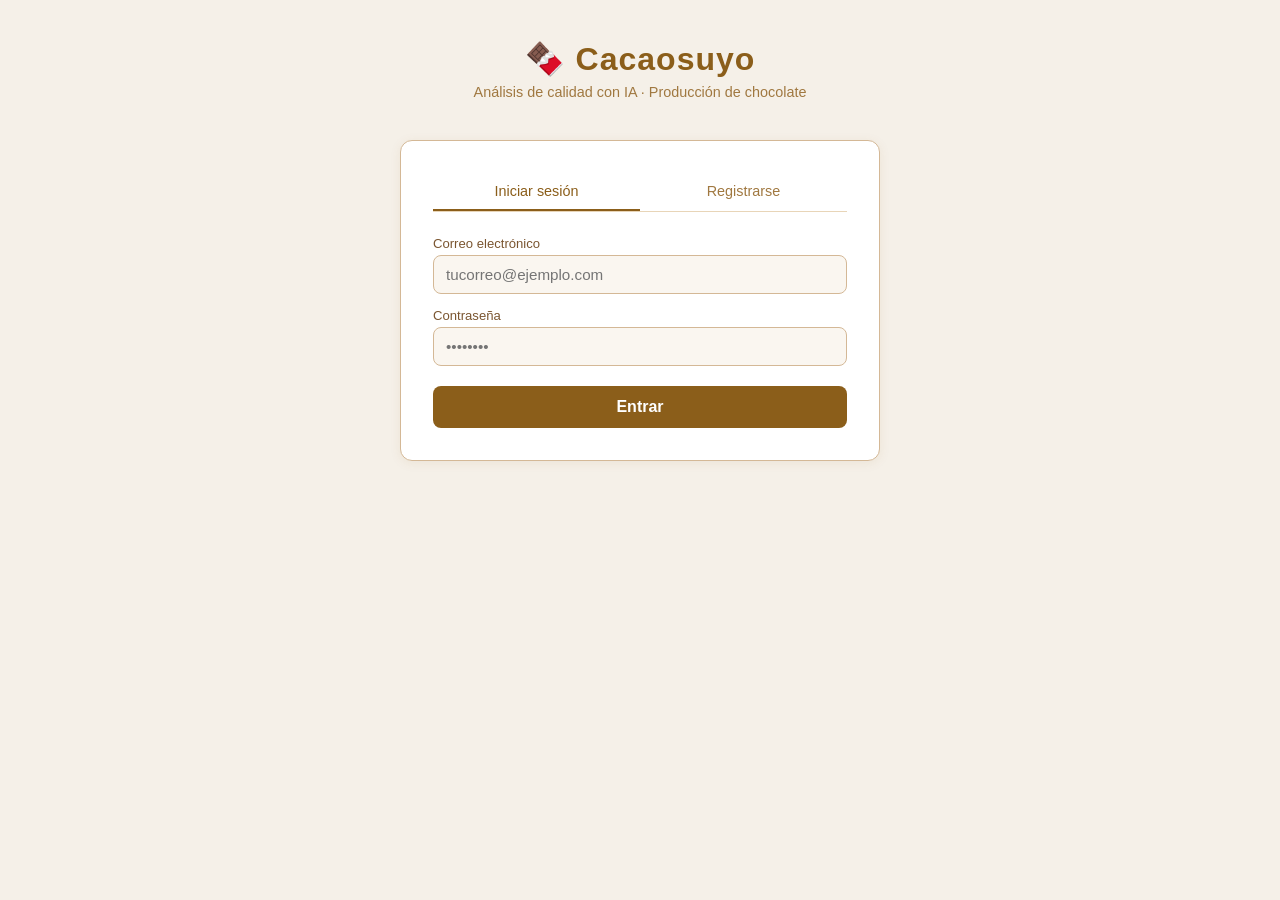
==== index.html @ e7c9b83a "Add files via upload" ====
<!DOCTYPE html>
<html lang="es">
<head>
  <meta charset="UTF-8" />
  <meta name="viewport" content="width=device-width, initial-scale=1.0"/>
  <title>Cacaosuyo – Análisis de Chocolate</title>
  <style>
    * { box-sizing: border-box; margin: 0; padding: 0; }

    body {
      font-family: 'Segoe UI', sans-serif;
      background: #f5f0e8;
      color: #2c1a05;
      min-height: 100vh;
      display: flex;
      flex-direction: column;
      align-items: center;
      padding: 40px 20px;
    }

    h1 {
      font-size: 2rem;
      color: #8b5e1a;
      margin-bottom: 6px;
      letter-spacing: 1px;
    }

    .subtitle {
      color: #a07840;
      font-size: 0.9rem;
      margin-bottom: 40px;
    }

    .card {
      background: #ffffff;
      border: 1px solid #d4b896;
      border-radius: 12px;
      padding: 32px;
      width: 100%;
      max-width: 480px;
      margin-bottom: 24px;
      box-shadow: 0 2px 12px rgba(139,94,26,0.08);
    }

    .card h2 {
      font-size: 1.1rem;
      color: #8b5e1a;
      margin-bottom: 20px;
      border-bottom: 1px solid #e8d5b8;
      padding-bottom: 10px;
    }

    .tabs {
      display: flex;
      gap: 0;
      margin-bottom: 24px;
      border-bottom: 1px solid #e8d5b8;
    }

    .tab {
      flex: 1;
      padding: 10px;
      text-align: center;
      cursor: pointer;
      color: #a07840;
      font-size: 0.9rem;
      border-bottom: 2px solid transparent;
      transition: all 0.2s;
    }

    .tab.active {
      color: #8b5e1a;
      border-bottom: 2px solid #8b5e1a;
    }

    label {
      display: block;
      font-size: 0.82rem;
      color: #7a5530;
      margin-bottom: 4px;
      margin-top: 14px;
    }

    input[type="text"],
    input[type="email"],
    input[type="password"],
    select {
      width: 100%;
      padding: 10px 12px;
      background: #faf6f0;
      border: 1px solid #d4b896;
      border-radius: 8px;
      color: #2c1a05;
      font-size: 0.95rem;
      outline: none;
      transition: border-color 0.2s;
    }

    input:focus, select:focus {
      border-color: #8b5e1a;
    }

    button {
      margin-top: 20px;
      width: 100%;
      padding: 12px;
      background: #8b5e1a;
      color: #ffffff;
      border: none;
      border-radius: 8px;
      font-size: 1rem;
      font-weight: 700;
      cursor: pointer;
      transition: background 0.2s;
    }

    button:hover { background: #a07020; }
    button:disabled { background: #c8b090; color: #ffffff; cursor: not-allowed; }

    .msg {
      margin-top: 14px;
      padding: 10px 14px;
      border-radius: 8px;
      font-size: 0.88rem;
    }

    .msg.error { background: #fde8e8; color: #c0392b; border: 1px solid #f5b8b8; }
    .msg.success { background: #e8f5e8; color: #27ae60; border: 1px solid #b8e0b8; }
    .msg.info { background: #e8f0fd; color: #2471a3; border: 1px solid #b8d0f5; }

    .upload-area {
      border: 2px dashed #d4b896;
      border-radius: 10px;
      padding: 30px;
      text-align: center;
      cursor: pointer;
      transition: border-color 0.2s, background 0.2s;
      margin-top: 14px;
      position: relative;
      background: #faf6f0;
    }

    .upload-area:hover, .upload-area.dragover {
      border-color: #8b5e1a;
      background: #f5ede0;
    }

    .upload-area input[type="file"] {
      position: absolute;
      inset: 0;
      opacity: 0;
      cursor: pointer;
      width: 100%;
      height: 100%;
    }

    .upload-icon { font-size: 2.5rem; margin-bottom: 8px; }
    .upload-text { color: #a07840; font-size: 0.9rem; }
    .upload-filename { color: #8b5e1a; font-size: 0.9rem; margin-top: 8px; font-weight: 600; }

    #preview-img {
      max-width: 100%;
      max-height: 200px;
      border-radius: 8px;
      margin-top: 14px;
      display: none;
    }

    .json-box {
      background: #f5f0e8;
      border: 1px solid #d4b896;
      border-radius: 8px;
      padding: 16px;
      margin-top: 16px;
      font-family: 'Courier New', monospace;
      font-size: 0.82rem;
      white-space: pre-wrap;
      word-break: break-word;
      max-height: 350px;
      overflow-y: auto;
      color: #2c5f2e;
      display: none;
    }

    .btn-secondary {
      background: #f5ede0;
      color: #8b5e1a;
      border: 1px solid #d4b896;
      margin-top: 10px;
    }
    .btn-secondary:hover { background: #ede0cc; }

    .btn-download {
      background: #e8f5e8;
      color: #27ae60;
      border: 1px solid #b8e0b8;
      margin-top: 10px;
      display: none;
    }
    .btn-download:hover { background: #d0ecd0; }

    .btn-danger {
      background: #fde8e8;
      color: #c0392b;
      border: 1px solid #f5b8b8;
      margin-top: 10px;
    }
    .btn-danger:hover { background: #fad0d0; }

    .divider {
      border: none;
      border-top: 1px solid #e8d5b8;
      margin: 20px 0 0 0;
    }

    .hidden { display: none !important; }

    .tag-logged {
      font-size: 0.8rem;
      color: #27ae60;
      background: #e8f5e8;
      border: 1px solid #b8e0b8;
      border-radius: 20px;
      padding: 3px 12px;
      display: inline-block;
      margin-bottom: 16px;
    }

    .spinner {
      display: inline-block;
      width: 16px; height: 16px;
      border: 2px solid #ffffff;
      border-top-color: transparent;
      border-radius: 50%;
      animation: spin 0.7s linear infinite;
      margin-right: 8px;
      vertical-align: middle;
    }
    @keyframes spin { to { transform: rotate(360deg); } }

    .result-actions {
      display: none;
      flex-direction: column;
      gap: 0;
    }
  </style>
</head>
<body>

  <h1>🍫 Cacaosuyo</h1>
  <p class="subtitle">Análisis de calidad con IA · Producción de chocolate</p>

  <!-- LOGIN / REGISTRO -->
  <div class="card" id="card-auth">
    <div class="tabs">
      <div class="tab active" id="tab-login" onclick="switchTab('login')">Iniciar sesión</div>
      <div class="tab" id="tab-registro" onclick="switchTab('registro')">Registrarse</div>
    </div>

    <!-- LOGIN -->
    <div id="form-login">
      <label>Correo electrónico</label>
      <input type="email" id="login-email" placeholder="tucorreo@ejemplo.com" />
      <label>Contraseña</label>
      <input type="password" id="login-pass" placeholder="••••••••" />
      <button onclick="login()">Entrar</button>
      <div id="login-msg"></div>
    </div>

    <!-- REGISTRO -->
    <div id="form-registro" class="hidden">
      <label>Nombre</label>
      <input type="text" id="reg-nombre" placeholder="Tu nombre" />
      <label>Correo electrónico</label>
      <input type="email" id="reg-email" placeholder="tucorreo@ejemplo.com" />
      <label>Contraseña</label>
      <input type="password" id="reg-pass" placeholder="Mínimo 8 caracteres con números" />
      <button onclick="registrar()">Crear cuenta</button>
      <div id="reg-msg"></div>
    </div>
  </div>

  <!-- UPLOAD -->
  <div class="card hidden" id="card-upload">
    <h2>Analizar muestra</h2>
    <div class="tag-logged" id="user-tag">👤 Usuario</div>

    <label>Etapa de producción</label>
    <select id="etapa-select">
      <option value="tostado">🔥 Tostado</option>
      <option value="refinado">⚙️ Refinado</option>
      <option value="moldeado">🍫 Moldeado</option>
    </select>

    <label>Foto de la muestra</label>
    <div class="upload-area" id="upload-area">
      <input type="file" id="file-input" accept="image/*" onchange="onFileSelected(event)" />
      <div class="upload-icon">📷</div>
      <div class="upload-text">Haz clic o arrastra una foto aquí</div>
      <div class="upload-filename" id="filename-label"></div>
    </div>

    <img id="preview-img" alt="Vista previa" />

    <button id="btn-analizar" onclick="analizar()" disabled>Analizar con IA</button>
    <div id="upload-msg"></div>

    <div class="json-box" id="json-result"></div>

    <div class="result-actions" id="result-actions">
      <button class="btn-download" id="btn-download" onclick="descargarJSON()" style="display:block; margin-top:10px;">⬇ Descargar JSON</button>
      <button class="btn-secondary" onclick="nuevaFoto()">📷 Analizar otra foto</button>
      <hr class="divider" />
      <button class="btn-danger" onclick="logout()">Cerrar sesión</button>
    </div>

    <!-- botón cerrar sesión visible siempre (antes de analizar) -->
    <button class="btn-danger" id="btn-logout-simple" onclick="logout()" style="margin-top:30px;">Cerrar sesión</button>
  </div>

<script>
  const API = "https://web-production-0b0f9.up.railway.app";
  let token = null;
  let nombreUsuario = "";
  let ultimoJSON = null;
  let ultimaEtapa = "";

  function showMsg(id, texto, tipo) {
    const el = document.getElementById(id);
    el.className = "msg " + tipo;
    el.innerHTML = texto;
    el.style.display = texto ? "block" : "none";
  }

  function switchTab(tab) {
    document.getElementById("tab-login").classList.toggle("active", tab === "login");
    document.getElementById("tab-registro").classList.toggle("active", tab === "registro");
    document.getElementById("form-login").classList.toggle("hidden", tab !== "login");
    document.getElementById("form-registro").classList.toggle("hidden", tab !== "registro");
    showMsg("login-msg", "", "");
    showMsg("reg-msg", "", "");
  }

  async function login() {
    const email = document.getElementById("login-email").value.trim();
    const pass = document.getElementById("login-pass").value;
    if (!email || !pass) { showMsg("login-msg", "Completa todos los campos.", "error"); return; }
    showMsg("login-msg", '<span class="spinner"></span>Ingresando...', "info");
    try {
      const resp = await fetch(`${API}/auth/login`, {
        method: "POST",
        headers: { "Content-Type": "application/json" },
        body: JSON.stringify({ email, contraseña: pass })
      });
      const data = await resp.json();
      if (!resp.ok) { showMsg("login-msg", data.detail || "Error al iniciar sesión.", "error"); return; }
      entrarApp(data.token, data.nombre);
    } catch (e) {
      showMsg("login-msg", "No se pudo conectar con el servidor.", "error");
    }
  }

  async function registrar() {
    const nombre = document.getElementById("reg-nombre").value.trim();
    const email = document.getElementById("reg-email").value.trim();
    const pass = document.getElementById("reg-pass").value;
    if (!nombre || !email || !pass) { showMsg("reg-msg", "Completa todos los campos.", "error"); return; }
    showMsg("reg-msg", '<span class="spinner"></span>Creando cuenta...', "info");
    try {
      const resp = await fetch(`${API}/auth/register`, {
        method: "POST",
        headers: { "Content-Type": "application/json" },
        body: JSON.stringify({ nombre, email, contraseña: pass })
      });
      const data = await resp.json();
      if (!resp.ok) { showMsg("reg-msg", data.detail || "Error al registrarse.", "error"); return; }
      showMsg("reg-msg", "✅ Cuenta creada. Iniciando sesión...", "success");
      setTimeout(() => {
        document.getElementById("login-email").value = email;
        document.getElementById("login-pass").value = pass;
        switchTab("login");
        login();
      }, 1000);
    } catch (e) {
      showMsg("reg-msg", "No se pudo conectar con el servidor.", "error");
    }
  }

  function entrarApp(tok, nombre) {
    token = tok;
    nombreUsuario = nombre;
    document.getElementById("card-auth").classList.add("hidden");
    document.getElementById("card-upload").classList.remove("hidden");
    document.getElementById("user-tag").textContent = "👤 " + nombreUsuario;
  }

  function onFileSelected(event) {
    const file = event.target.files[0];
    if (!file) return;
    document.getElementById("filename-label").textContent = file.name;
    document.getElementById("btn-analizar").disabled = false;
    const reader = new FileReader();
    reader.onload = (e) => {
      const img = document.getElementById("preview-img");
      img.src = e.target.result;
      img.style.display = "block";
    };
    reader.readAsDataURL(file);
    document.getElementById("json-result").style.display = "none";
    document.getElementById("result-actions").style.display = "none";
    document.getElementById("btn-logout-simple").style.display = "block";
    showMsg("upload-msg", "", "");
  }

  // Drag & drop
  const area = document.getElementById("upload-area");
  area.addEventListener("dragover", e => { e.preventDefault(); area.classList.add("dragover"); });
  area.addEventListener("dragleave", () => area.classList.remove("dragover"));
  area.addEventListener("drop", e => {
    e.preventDefault();
    area.classList.remove("dragover");
    const file = e.dataTransfer.files[0];
    if (file) {
      document.getElementById("file-input").files = e.dataTransfer.files;
      onFileSelected({ target: { files: [file] } });
    }
  });

  async function analizar() {
    const fileInput = document.getElementById("file-input");
    const etapa = document.getElementById("etapa-select").value;
    if (!fileInput.files[0]) { showMsg("upload-msg", "Selecciona una foto primero.", "error"); return; }
    showMsg("upload-msg", '<span class="spinner"></span>Analizando con IA... esto puede tardar unos segundos.', "info");
    document.getElementById("btn-analizar").disabled = true;
    document.getElementById("json-result").style.display = "none";
    document.getElementById("result-actions").style.display = "none";
    document.getElementById("btn-logout-simple").style.display = "none";

    const formData = new FormData();
    formData.append("file", fileInput.files[0]);
    try {
      const resp = await fetch(`${API}/upload/${etapa}`, {
        method: "POST",
        headers: { "Authorization": `Bearer ${token}` },
        body: formData
      });
      const data = await resp.json();
      if (!resp.ok) {
        showMsg("upload-msg", data.detail || "Error en el análisis.", "error");
        document.getElementById("btn-analizar").disabled = false;
        document.getElementById("btn-logout-simple").style.display = "block";
        return;
      }
      ultimoJSON = data;
      ultimaEtapa = etapa;
      const jsonStr = JSON.stringify(data, null, 2);
      const box = document.getElementById("json-result");
      box.textContent = jsonStr;
      box.style.display = "block";
      document.getElementById("result-actions").style.display = "flex";
      showMsg("upload-msg", "✅ Análisis completado.", "success");
    } catch (e) {
      showMsg("upload-msg", "Error de conexión con el servidor.", "error");
      document.getElementById("btn-analizar").disabled = false;
      document.getElementById("btn-logout-simple").style.display = "block";
    }
  }

  function nuevaFoto() {
    document.getElementById("file-input").value = "";
    document.getElementById("filename-label").textContent = "";
    document.getElementById("preview-img").style.display = "none";
    document.getElementById("json-result").style.display = "none";
    document.getElementById("result-actions").style.display = "none";
    document.getElementById("btn-logout-simple").style.display = "block";
    document.getElementById("btn-analizar").disabled = true;
    showMsg("upload-msg", "", "");
    ultimoJSON = null;
  }

  function descargarJSON() {
    if (!ultimoJSON) return;
    const blob = new Blob([JSON.stringify(ultimoJSON, null, 2)], { type: "application/json" });
    const url = URL.createObjectURL(blob);
    const a = document.createElement("a");
    const fecha = new Date().toISOString().slice(0, 19).replace(/[:T]/g, "-");
    a.href = url;
    a.download = `cacaosuyo_${ultimaEtapa}_${fecha}.json`;
    a.click();
    URL.revokeObjectURL(url);
  }

  function logout() {
    token = null;
    nombreUsuario = "";
    ultimoJSON = null;
    document.getElementById("card-auth").classList.remove("hidden");
    document.getElementById("card-upload").classList.add("hidden");
    document.getElementById("login-email").value = "";
    document.getElementById("login-pass").value = "";
    document.getElementById("file-input").value = "";
    document.getElementById("filename-label").textContent = "";
    document.getElementById("preview-img").style.display = "none";
    document.getElementById("json-result").style.display = "none";
    document.getElementById("result-actions").style.display = "none";
    document.getElementById("btn-logout-simple").style.display = "block";
    showMsg("upload-msg", "", "");
    switchTab("login");
  }

  document.addEventListener("keydown", (e) => {
    if (e.key === "Enter" && !document.getElementById("card-auth").classList.contains("hidden")) {
      const tabActivo = document.getElementById("tab-login").classList.contains("active");
      tabActivo ? login() : registrar();
    }
  });
</script>
</body>
</html>
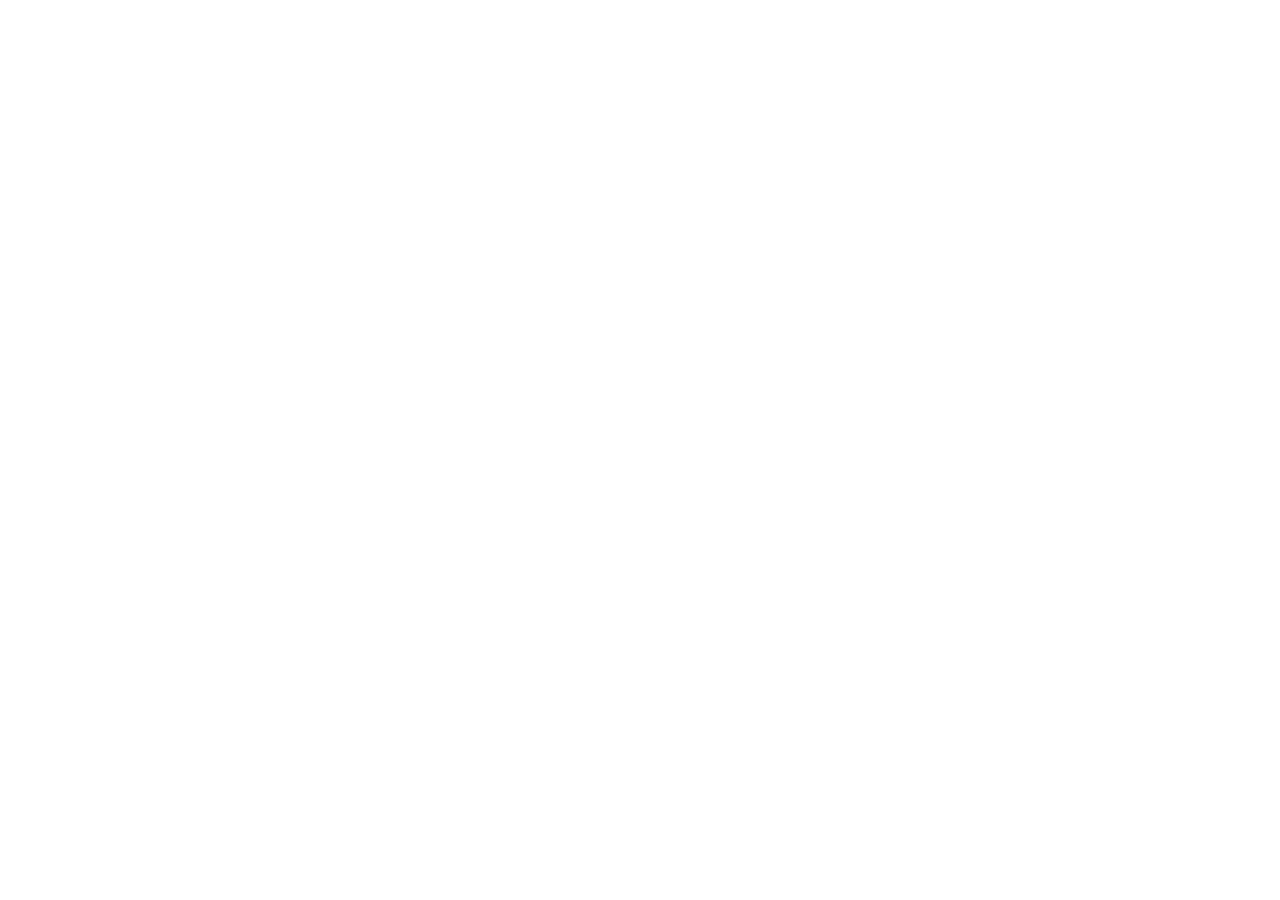
==== commit 5931e990: "Add files via upload" ====
--- a/index.html
+++ b/index.html
@@ -1,519 +1,14 @@
-<!DOCTYPE html>
+<!doctype html>
 <html lang="es">
-<head>
-  <meta charset="UTF-8" />
-  <meta name="viewport" content="width=device-width, initial-scale=1.0"/>
-  <title>Cacaosuyo – Análisis de Chocolate</title>
-  <style>
-    * { box-sizing: border-box; margin: 0; padding: 0; }
-
-    body {
-      font-family: 'Segoe UI', sans-serif;
-      background: #f5f0e8;
-      color: #2c1a05;
-      min-height: 100vh;
-      display: flex;
-      flex-direction: column;
-      align-items: center;
-      padding: 40px 20px;
-    }
-
-    h1 {
-      font-size: 2rem;
-      color: #8b5e1a;
-      margin-bottom: 6px;
-      letter-spacing: 1px;
-    }
-
-    .subtitle {
-      color: #a07840;
-      font-size: 0.9rem;
-      margin-bottom: 40px;
-    }
-
-    .card {
-      background: #ffffff;
-      border: 1px solid #d4b896;
-      border-radius: 12px;
-      padding: 32px;
-      width: 100%;
-      max-width: 480px;
-      margin-bottom: 24px;
-      box-shadow: 0 2px 12px rgba(139,94,26,0.08);
-    }
-
-    .card h2 {
-      font-size: 1.1rem;
-      color: #8b5e1a;
-      margin-bottom: 20px;
-      border-bottom: 1px solid #e8d5b8;
-      padding-bottom: 10px;
-    }
-
-    .tabs {
-      display: flex;
-      gap: 0;
-      margin-bottom: 24px;
-      border-bottom: 1px solid #e8d5b8;
-    }
-
-    .tab {
-      flex: 1;
-      padding: 10px;
-      text-align: center;
-      cursor: pointer;
-      color: #a07840;
-      font-size: 0.9rem;
-      border-bottom: 2px solid transparent;
-      transition: all 0.2s;
-    }
-
-    .tab.active {
-      color: #8b5e1a;
-      border-bottom: 2px solid #8b5e1a;
-    }
-
-    label {
-      display: block;
-      font-size: 0.82rem;
-      color: #7a5530;
-      margin-bottom: 4px;
-      margin-top: 14px;
-    }
-
-    input[type="text"],
-    input[type="email"],
-    input[type="password"],
-    select {
-      width: 100%;
-      padding: 10px 12px;
-      background: #faf6f0;
-      border: 1px solid #d4b896;
-      border-radius: 8px;
-      color: #2c1a05;
-      font-size: 0.95rem;
-      outline: none;
-      transition: border-color 0.2s;
-    }
-
-    input:focus, select:focus {
-      border-color: #8b5e1a;
-    }
-
-    button {
-      margin-top: 20px;
-      width: 100%;
-      padding: 12px;
-      background: #8b5e1a;
-      color: #ffffff;
-      border: none;
-      border-radius: 8px;
-      font-size: 1rem;
-      font-weight: 700;
-      cursor: pointer;
-      transition: background 0.2s;
-    }
-
-    button:hover { background: #a07020; }
-    button:disabled { background: #c8b090; color: #ffffff; cursor: not-allowed; }
-
-    .msg {
-      margin-top: 14px;
-      padding: 10px 14px;
-      border-radius: 8px;
-      font-size: 0.88rem;
-    }
-
-    .msg.error { background: #fde8e8; color: #c0392b; border: 1px solid #f5b8b8; }
-    .msg.success { background: #e8f5e8; color: #27ae60; border: 1px solid #b8e0b8; }
-    .msg.info { background: #e8f0fd; color: #2471a3; border: 1px solid #b8d0f5; }
-
-    .upload-area {
-      border: 2px dashed #d4b896;
-      border-radius: 10px;
-      padding: 30px;
-      text-align: center;
-      cursor: pointer;
-      transition: border-color 0.2s, background 0.2s;
-      margin-top: 14px;
-      position: relative;
-      background: #faf6f0;
-    }
-
-    .upload-area:hover, .upload-area.dragover {
-      border-color: #8b5e1a;
-      background: #f5ede0;
-    }
-
-    .upload-area input[type="file"] {
-      position: absolute;
-      inset: 0;
-      opacity: 0;
-      cursor: pointer;
-      width: 100%;
-      height: 100%;
-    }
-
-    .upload-icon { font-size: 2.5rem; margin-bottom: 8px; }
-    .upload-text { color: #a07840; font-size: 0.9rem; }
-    .upload-filename { color: #8b5e1a; font-size: 0.9rem; margin-top: 8px; font-weight: 600; }
-
-    #preview-img {
-      max-width: 100%;
-      max-height: 200px;
-      border-radius: 8px;
-      margin-top: 14px;
-      display: none;
-    }
-
-    .json-box {
-      background: #f5f0e8;
-      border: 1px solid #d4b896;
-      border-radius: 8px;
-      padding: 16px;
-      margin-top: 16px;
-      font-family: 'Courier New', monospace;
-      font-size: 0.82rem;
-      white-space: pre-wrap;
-      word-break: break-word;
-      max-height: 350px;
-      overflow-y: auto;
-      color: #2c5f2e;
-      display: none;
-    }
-
-    .btn-secondary {
-      background: #f5ede0;
-      color: #8b5e1a;
-      border: 1px solid #d4b896;
-      margin-top: 10px;
-    }
-    .btn-secondary:hover { background: #ede0cc; }
-
-    .btn-download {
-      background: #e8f5e8;
-      color: #27ae60;
-      border: 1px solid #b8e0b8;
-      margin-top: 10px;
-      display: none;
-    }
-    .btn-download:hover { background: #d0ecd0; }
-
-    .btn-danger {
-      background: #fde8e8;
-      color: #c0392b;
-      border: 1px solid #f5b8b8;
-      margin-top: 10px;
-    }
-    .btn-danger:hover { background: #fad0d0; }
-
-    .divider {
-      border: none;
-      border-top: 1px solid #e8d5b8;
-      margin: 20px 0 0 0;
-    }
-
-    .hidden { display: none !important; }
-
-    .tag-logged {
-      font-size: 0.8rem;
-      color: #27ae60;
-      background: #e8f5e8;
-      border: 1px solid #b8e0b8;
-      border-radius: 20px;
-      padding: 3px 12px;
-      display: inline-block;
-      margin-bottom: 16px;
-    }
-
-    .spinner {
-      display: inline-block;
-      width: 16px; height: 16px;
-      border: 2px solid #ffffff;
-      border-top-color: transparent;
-      border-radius: 50%;
-      animation: spin 0.7s linear infinite;
-      margin-right: 8px;
-      vertical-align: middle;
-    }
-    @keyframes spin { to { transform: rotate(360deg); } }
-
-    .result-actions {
-      display: none;
-      flex-direction: column;
-      gap: 0;
-    }
-  </style>
-</head>
-<body>
-
-  <h1>🍫 Cacaosuyo</h1>
-  <p class="subtitle">Análisis de calidad con IA · Producción de chocolate</p>
-
-  <!-- LOGIN / REGISTRO -->
-  <div class="card" id="card-auth">
-    <div class="tabs">
-      <div class="tab active" id="tab-login" onclick="switchTab('login')">Iniciar sesión</div>
-      <div class="tab" id="tab-registro" onclick="switchTab('registro')">Registrarse</div>
-    </div>
-
-    <!-- LOGIN -->
-    <div id="form-login">
-      <label>Correo electrónico</label>
-      <input type="email" id="login-email" placeholder="tucorreo@ejemplo.com" />
-      <label>Contraseña</label>
-      <input type="password" id="login-pass" placeholder="••••••••" />
-      <button onclick="login()">Entrar</button>
-      <div id="login-msg"></div>
-    </div>
-
-    <!-- REGISTRO -->
-    <div id="form-registro" class="hidden">
-      <label>Nombre</label>
-      <input type="text" id="reg-nombre" placeholder="Tu nombre" />
-      <label>Correo electrónico</label>
-      <input type="email" id="reg-email" placeholder="tucorreo@ejemplo.com" />
-      <label>Contraseña</label>
-      <input type="password" id="reg-pass" placeholder="Mínimo 8 caracteres con números" />
-      <button onclick="registrar()">Crear cuenta</button>
-      <div id="reg-msg"></div>
-    </div>
-  </div>
-
-  <!-- UPLOAD -->
-  <div class="card hidden" id="card-upload">
-    <h2>Analizar muestra</h2>
-    <div class="tag-logged" id="user-tag">👤 Usuario</div>
-
-    <label>Etapa de producción</label>
-    <select id="etapa-select">
-      <option value="tostado">🔥 Tostado</option>
-      <option value="refinado">⚙️ Refinado</option>
-      <option value="moldeado">🍫 Moldeado</option>
-    </select>
-
-    <label>Foto de la muestra</label>
-    <div class="upload-area" id="upload-area">
-      <input type="file" id="file-input" accept="image/*" onchange="onFileSelected(event)" />
-      <div class="upload-icon">📷</div>
-      <div class="upload-text">Haz clic o arrastra una foto aquí</div>
-      <div class="upload-filename" id="filename-label"></div>
-    </div>
-
-    <img id="preview-img" alt="Vista previa" />
-
-    <button id="btn-analizar" onclick="analizar()" disabled>Analizar con IA</button>
-    <div id="upload-msg"></div>
-
-    <div class="json-box" id="json-result"></div>
-
-    <div class="result-actions" id="result-actions">
-      <button class="btn-download" id="btn-download" onclick="descargarJSON()" style="display:block; margin-top:10px;">⬇ Descargar JSON</button>
-      <button class="btn-secondary" onclick="nuevaFoto()">📷 Analizar otra foto</button>
-      <hr class="divider" />
-      <button class="btn-danger" onclick="logout()">Cerrar sesión</button>
-    </div>
-
-    <!-- botón cerrar sesión visible siempre (antes de analizar) -->
-    <button class="btn-danger" id="btn-logout-simple" onclick="logout()" style="margin-top:30px;">Cerrar sesión</button>
-  </div>
-
-<script>
-  const API = "https://web-production-0b0f9.up.railway.app";
-  let token = null;
-  let nombreUsuario = "";
-  let ultimoJSON = null;
-  let ultimaEtapa = "";
-
-  function showMsg(id, texto, tipo) {
-    const el = document.getElementById(id);
-    el.className = "msg " + tipo;
-    el.innerHTML = texto;
-    el.style.display = texto ? "block" : "none";
-  }
-
-  function switchTab(tab) {
-    document.getElementById("tab-login").classList.toggle("active", tab === "login");
-    document.getElementById("tab-registro").classList.toggle("active", tab === "registro");
-    document.getElementById("form-login").classList.toggle("hidden", tab !== "login");
-    document.getElementById("form-registro").classList.toggle("hidden", tab !== "registro");
-    showMsg("login-msg", "", "");
-    showMsg("reg-msg", "", "");
-  }
-
-  async function login() {
-    const email = document.getElementById("login-email").value.trim();
-    const pass = document.getElementById("login-pass").value;
-    if (!email || !pass) { showMsg("login-msg", "Completa todos los campos.", "error"); return; }
-    showMsg("login-msg", '<span class="spinner"></span>Ingresando...', "info");
-    try {
-      const resp = await fetch(`${API}/auth/login`, {
-        method: "POST",
-        headers: { "Content-Type": "application/json" },
-        body: JSON.stringify({ email, contraseña: pass })
-      });
-      const data = await resp.json();
-      if (!resp.ok) { showMsg("login-msg", data.detail || "Error al iniciar sesión.", "error"); return; }
-      entrarApp(data.token, data.nombre);
-    } catch (e) {
-      showMsg("login-msg", "No se pudo conectar con el servidor.", "error");
-    }
-  }
-
-  async function registrar() {
-    const nombre = document.getElementById("reg-nombre").value.trim();
-    const email = document.getElementById("reg-email").value.trim();
-    const pass = document.getElementById("reg-pass").value;
-    if (!nombre || !email || !pass) { showMsg("reg-msg", "Completa todos los campos.", "error"); return; }
-    showMsg("reg-msg", '<span class="spinner"></span>Creando cuenta...', "info");
-    try {
-      const resp = await fetch(`${API}/auth/register`, {
-        method: "POST",
-        headers: { "Content-Type": "application/json" },
-        body: JSON.stringify({ nombre, email, contraseña: pass })
-      });
-      const data = await resp.json();
-      if (!resp.ok) { showMsg("reg-msg", data.detail || "Error al registrarse.", "error"); return; }
-      showMsg("reg-msg", "✅ Cuenta creada. Iniciando sesión...", "success");
-      setTimeout(() => {
-        document.getElementById("login-email").value = email;
-        document.getElementById("login-pass").value = pass;
-        switchTab("login");
-        login();
-      }, 1000);
-    } catch (e) {
-      showMsg("reg-msg", "No se pudo conectar con el servidor.", "error");
-    }
-  }
-
-  function entrarApp(tok, nombre) {
-    token = tok;
-    nombreUsuario = nombre;
-    document.getElementById("card-auth").classList.add("hidden");
-    document.getElementById("card-upload").classList.remove("hidden");
-    document.getElementById("user-tag").textContent = "👤 " + nombreUsuario;
-  }
-
-  function onFileSelected(event) {
-    const file = event.target.files[0];
-    if (!file) return;
-    document.getElementById("filename-label").textContent = file.name;
-    document.getElementById("btn-analizar").disabled = false;
-    const reader = new FileReader();
-    reader.onload = (e) => {
-      const img = document.getElementById("preview-img");
-      img.src = e.target.result;
-      img.style.display = "block";
-    };
-    reader.readAsDataURL(file);
-    document.getElementById("json-result").style.display = "none";
-    document.getElementById("result-actions").style.display = "none";
-    document.getElementById("btn-logout-simple").style.display = "block";
-    showMsg("upload-msg", "", "");
-  }
-
-  // Drag & drop
-  const area = document.getElementById("upload-area");
-  area.addEventListener("dragover", e => { e.preventDefault(); area.classList.add("dragover"); });
-  area.addEventListener("dragleave", () => area.classList.remove("dragover"));
-  area.addEventListener("drop", e => {
-    e.preventDefault();
-    area.classList.remove("dragover");
-    const file = e.dataTransfer.files[0];
-    if (file) {
-      document.getElementById("file-input").files = e.dataTransfer.files;
-      onFileSelected({ target: { files: [file] } });
-    }
-  });
-
-  async function analizar() {
-    const fileInput = document.getElementById("file-input");
-    const etapa = document.getElementById("etapa-select").value;
-    if (!fileInput.files[0]) { showMsg("upload-msg", "Selecciona una foto primero.", "error"); return; }
-    showMsg("upload-msg", '<span class="spinner"></span>Analizando con IA... esto puede tardar unos segundos.', "info");
-    document.getElementById("btn-analizar").disabled = true;
-    document.getElementById("json-result").style.display = "none";
-    document.getElementById("result-actions").style.display = "none";
-    document.getElementById("btn-logout-simple").style.display = "none";
-
-    const formData = new FormData();
-    formData.append("file", fileInput.files[0]);
-    try {
-      const resp = await fetch(`${API}/upload/${etapa}`, {
-        method: "POST",
-        headers: { "Authorization": `Bearer ${token}` },
-        body: formData
-      });
-      const data = await resp.json();
-      if (!resp.ok) {
-        showMsg("upload-msg", data.detail || "Error en el análisis.", "error");
-        document.getElementById("btn-analizar").disabled = false;
-        document.getElementById("btn-logout-simple").style.display = "block";
-        return;
-      }
-      ultimoJSON = data;
-      ultimaEtapa = etapa;
-      const jsonStr = JSON.stringify(data, null, 2);
-      const box = document.getElementById("json-result");
-      box.textContent = jsonStr;
-      box.style.display = "block";
-      document.getElementById("result-actions").style.display = "flex";
-      showMsg("upload-msg", "✅ Análisis completado.", "success");
-    } catch (e) {
-      showMsg("upload-msg", "Error de conexión con el servidor.", "error");
-      document.getElementById("btn-analizar").disabled = false;
-      document.getElementById("btn-logout-simple").style.display = "block";
-    }
-  }
-
-  function nuevaFoto() {
-    document.getElementById("file-input").value = "";
-    document.getElementById("filename-label").textContent = "";
-    document.getElementById("preview-img").style.display = "none";
-    document.getElementById("json-result").style.display = "none";
-    document.getElementById("result-actions").style.display = "none";
-    document.getElementById("btn-logout-simple").style.display = "block";
-    document.getElementById("btn-analizar").disabled = true;
-    showMsg("upload-msg", "", "");
-    ultimoJSON = null;
-  }
-
-  function descargarJSON() {
-    if (!ultimoJSON) return;
-    const blob = new Blob([JSON.stringify(ultimoJSON, null, 2)], { type: "application/json" });
-    const url = URL.createObjectURL(blob);
-    const a = document.createElement("a");
-    const fecha = new Date().toISOString().slice(0, 19).replace(/[:T]/g, "-");
-    a.href = url;
-    a.download = `cacaosuyo_${ultimaEtapa}_${fecha}.json`;
-    a.click();
-    URL.revokeObjectURL(url);
-  }
-
-  function logout() {
-    token = null;
-    nombreUsuario = "";
-    ultimoJSON = null;
-    document.getElementById("card-auth").classList.remove("hidden");
-    document.getElementById("card-upload").classList.add("hidden");
-    document.getElementById("login-email").value = "";
-    document.getElementById("login-pass").value = "";
-    document.getElementById("file-input").value = "";
-    document.getElementById("filename-label").textContent = "";
-    document.getElementById("preview-img").style.display = "none";
-    document.getElementById("json-result").style.display = "none";
-    document.getElementById("result-actions").style.display = "none";
-    document.getElementById("btn-logout-simple").style.display = "block";
-    showMsg("upload-msg", "", "");
-    switchTab("login");
-  }
-
-  document.addEventListener("keydown", (e) => {
-    if (e.key === "Enter" && !document.getElementById("card-auth").classList.contains("hidden")) {
-      const tabActivo = document.getElementById("tab-login").classList.contains("active");
-      tabActivo ? login() : registrar();
-    }
-  });
-</script>
-</body>
+  <head>
+    <meta charset="UTF-8" />
+    <meta name="viewport" content="width=device-width, initial-scale=1.0" />
+    <meta name="theme-color" content="#f7f3eb" />
+    <title>Cacaosuyo · Dashboard OEE</title>
+    <script type="module" crossorigin src="/assets/index-BkgJi4_F.js"></script>
+    <link rel="stylesheet" crossorigin href="/assets/index-BD9YLhIy.css">
+  </head>
+  <body>
+    <div id="root"></div>
+  </body>
 </html>
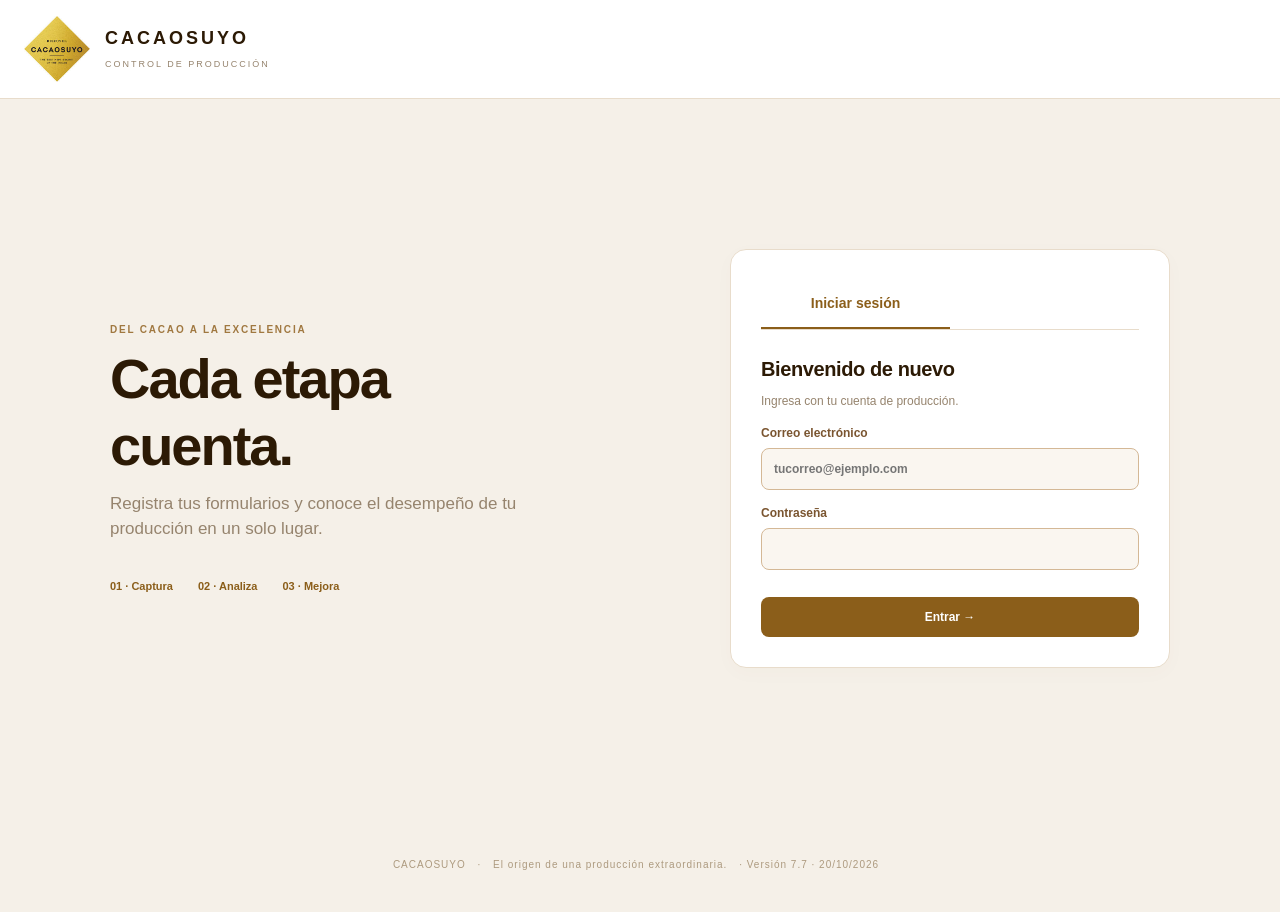
==== commit b03c2ae6: "Add files via upload" ====
--- a/index.html
+++ b/index.html
@@ -1,14 +1,2157 @@
-<!doctype html>
+<!DOCTYPE html>
 <html lang="es">
-  <head>
-    <meta charset="UTF-8" />
-    <meta name="viewport" content="width=device-width, initial-scale=1.0" />
-    <meta name="theme-color" content="#f7f3eb" />
-    <title>Cacaosuyo · Dashboard OEE</title>
-    <script type="module" crossorigin src="/assets/index-BkgJi4_F.js"></script>
-    <link rel="stylesheet" crossorigin href="/assets/index-BD9YLhIy.css">
-  </head>
-  <body>
-    <div id="root"></div>
-  </body>
-</html>
+<head>
+<meta charset="UTF-8"><meta name="viewport" content="width=device-width, initial-scale=1">
+<meta name="theme-color" content="#8b5e1a"><title>Cacaosuyo · Producción y OEE</title>
+<style>:root{--bg:#f5f0e8;--ink:#2c1a05;--gold:#8b5e1a;--muted:#96846e;--line:#e8dccb;--soft:#faf6f0}*{box-sizing:border-box}body{margin:0;background:var(--bg);color:var(--ink);font:14px/1.5 'Segoe UI',Arial,sans-serif}button,input,select{font:inherit}button{cursor:pointer;border:0}button:disabled{opacity:.5;cursor:not-allowed}button,input,select,summary{outline-offset:4px}button:focus-visible,input:focus-visible,select:focus-visible,summary:focus-visible{outline:2px solid #b1823d}[hidden]{display:none!important}.masthead{background:#fff;border-bottom:1px solid var(--line);display:flex;justify-content:space-between;align-items:center;padding:16px max(24px,calc((100vw - 1440px)/2));gap:12px}.brand{display:flex;align-items:center;gap:15px}.brand img{width:66px;height:66px;object-fit:contain}.brand b{letter-spacing:3px;font-size:18px;display:block}.brand span{font-size:9px;letter-spacing:2px;color:var(--muted)}#session{display:flex;align-items:center;gap:15px}#user-tag{font-weight:600;color:var(--gold)}main{max-width:1440px;margin:auto;padding:0 28px}h1,h2,h3,p{margin-top:0}h1{font-size:36px;line-height:1.2;letter-spacing:-1.1px;margin-bottom:12px}h1 em{color:var(--gold);font-style:normal}h2{font-size:20px;letter-spacing:-.4px;margin-bottom:8px}h3{font-size:20px;margin:0}p{color:var(--muted)}.eyebrow{display:block;font-size:10px;letter-spacing:1.8px;font-weight:700;color:#a07840;margin-bottom:8px}.panel{background:#fff;border:1px solid var(--line);border-radius:16px;padding:25px;box-shadow:0 5px 20px #6f4a1506}.auth-layout{min-height:72vh;display:grid;grid-template-columns:1fr 440px;gap:80px;align-items:center;max-width:1060px;margin:35px auto}.welcome h1{font-size:56px;max-width:410px;letter-spacing:-2px}.welcome>p{font-size:17px;max-width:430px}.welcome-steps{display:flex;gap:25px;margin-top:36px;font-size:11px;color:var(--gold);font-weight:600}.auth-card{padding:30px}.auth-tabs{display:flex;border-bottom:1px solid var(--line);margin-bottom:24px}.auth-tabs button{width:50%;padding:13px 8px;background:none;color:var(--muted);border-bottom:2px solid transparent;font-weight:600}.auth-tabs [aria-selected=true]{color:var(--gold);border-color:var(--gold)}label{display:block;font-size:12px;font-weight:600;color:#7a5530;margin:14px 0 5px}input:not([type=checkbox]):not([type=file]),select{display:block;width:100%;border:1px solid #d4b896;border-radius:8px;background:#faf6f0;padding:11px 12px;color:var(--ink);margin-top:6px;min-height:42px}input:disabled,select:disabled{opacity:.5}.primary,.secondary,.quiet{border-radius:8px;padding:11px 17px;font-size:12px;font-weight:700;white-space:nowrap}.primary{background:var(--gold);color:#fff}.primary:hover{background:#a07020}.secondary{background:#f5ede0;color:var(--gold);border:1px solid #d4b896}.quiet{background:transparent;color:var(--gold);padding:8px}form>.primary{width:100%;margin-top:22px}.message{border-radius:8px;padding:12px 15px;margin:16px 0;font-size:12px;white-space:pre-line}.message.error{background:#fde8e8;color:#a33629;border:1px solid #f5b8b8}.message.success{background:#e8f5e8;color:#267944;border:1px solid #b8e0b8}.message.info{background:#edf3fc;color:#35638a}.main-nav{display:flex;gap:8px;padding:22px 0;border-bottom:1px solid var(--line);align-items:center;margin-bottom:30px}.main-nav>button{background:transparent;color:#a78c68;padding:12px 18px;border-radius:8px;font-size:11px;white-space:nowrap}.main-nav button span{margin-left:8px;font-size:13px;font-weight:600}.main-nav [aria-current=page]{background:var(--gold);color:white}.main-nav .refresh{margin-left:auto;background:white;border:1px solid var(--line);font-weight:600}.page-title{display:flex;justify-content:space-between;align-items:center;gap:20px;margin-bottom:25px}.page-title p{margin:0;font-size:13px}.pill{font-size:11px;color:#997541;border:1px solid var(--line);background:#fcf8f1;border-radius:25px;padding:8px 12px;white-space:nowrap}.upload-layout{display:grid;grid-template-columns:minmax(0,1.2fr) minmax(0,.8fr);gap:24px;max-width:1060px;margin:auto}.panel-heading{display:flex;align-items:center;justify-content:space-between;gap:14px;margin-bottom:18px}.panel-heading:has(>.eyebrow){display:block}.panel-heading h2{margin:0}.drop{position:relative;border:2px dashed #d4b896;border-radius:12px;min-height:190px;display:flex;flex-direction:column;align-items:center;justify-content:center;gap:5px;background:#faf6f0;margin-top:20px;text-align:center;padding:20px}.drop input{position:absolute;inset:0;width:100%;height:100%;opacity:0;cursor:pointer}.drop .camera{font-size:35px;color:#b58a4b}.drop>span:not(.camera){font-size:11px;font-weight:400;color:var(--muted)}.drop.dragover{background:#efe1c9;border-color:var(--gold)}#filename-label{word-break:break-all;font-size:11px}#preview-img{max-width:100%;max-height:240px;display:block;margin:18px auto 0;border-radius:8px}.upload-aside ol{padding:0 0 0 24px;counter-reset:step;margin:30px 0}.upload-aside li{padding-left:8px;margin-bottom:27px;color:var(--gold)}.upload-aside li p{font-size:12px;margin:6px 0 0}.soft-note{font-size:11px;background:#faf6ee;border:1px solid #f0e4d0;border-radius:8px;padding:13px;color:#967c57;line-height:1.65}.upload-aside .soft-note{margin-top:25px}#result-panel{max-width:1060px;margin:24px auto}.actions{display:flex;gap:8px}.mini-metrics{display:grid;grid-template-columns:repeat(4,1fr);gap:12px;margin:20px 0}.mini-metrics>div{background:var(--soft);padding:15px;border-radius:8px}.mini-metrics small{display:block;color:var(--muted)}.mini-metrics strong{font-size:24px}pre{background:#f8f4ed;padding:20px;border-radius:8px;max-height:380px;overflow:auto;white-space:pre-wrap;word-break:break-word;font-size:12px}summary{cursor:pointer;color:var(--gold);font-size:12px;font-weight:600}.dashboard-layout{display:grid;grid-template-columns:minmax(0,1fr) 245px;gap:22px;align-items:start}.dashboard-main{min-width:0}.summary-grid{display:grid;grid-template-columns:minmax(0,1.4fr) minmax(0,1fr);gap:16px}.overall{display:flex;align-items:center;justify-content:space-between;gap:14px}.overall h2{font-size:25px}.overall p{font-size:12px;max-width:240px}.donut{width:170px;height:170px;flex:0 0 170px;position:relative}.donut svg{width:100%;height:100%;transform:rotate(-90deg)}.donut-center{position:absolute;inset:0;display:flex;flex-direction:column;align-items:center;justify-content:center}.donut-center span{font-size:10px;letter-spacing:1px;color:var(--muted)}.donut-center strong{font-size:29px;letter-spacing:-1px}.badge{display:inline-flex;align-items:center;gap:6px;font-size:10px;font-weight:700;border-radius:6px;padding:7px 9px;background:color-mix(in srgb,var(--status) 10%,white);color:var(--status)}.badge:before{content:'';width:6px;height:6px;background:var(--status);border-radius:100%}.stats{display:grid;gap:10px}.stat{display:flex;justify-content:space-between;align-items:center;padding:16px 20px;background:#fff;border:1px solid var(--line);border-radius:12px;color:var(--muted);font-size:12px}.stat b{font-size:25px;color:var(--ink)}.section-heading{display:flex;justify-content:space-between;align-items:center;margin:28px 0 15px}.section-heading h2{margin:0}.section-heading span{font-size:10px;color:var(--muted)}.stage-grid{display:grid;grid-template-columns:repeat(3,1fr);gap:14px}.stage{border-top:3px solid var(--stage);padding:20px 17px}.stage-head{display:flex;align-items:center;justify-content:space-between}.stage-head>span{font-size:22px;color:#ded2c1}.stage .donut{width:145px;height:145px;margin:10px auto}.stage .donut strong{font-size:25px}.stage .badge{margin:0 auto 13px;display:table;text-align:center}.metric{margin:10px 0;font-size:11px}.metric>div{display:flex;justify-content:space-between;color:#96846e}.metric b{color:var(--ink)}.track{height:5px;background:#ede7de;border-radius:5px;margin-top:6px;overflow:hidden}.track i{display:block;height:100%;background:var(--metric)}.stage-bottom{border-top:1px solid var(--line);padding-top:12px;margin-top:17px;display:flex;align-items:center;justify-content:space-between;color:var(--muted);font-size:10px}.stage-bottom button{background:none;color:var(--gold);font-size:11px}.filters{position:sticky;top:15px;padding:19px}.filters .panel-heading{gap:4px}.filters h2{font-size:17px}.filters .quiet{font-size:10px;padding:2px}.filters input,.filters select{font-size:12px}.check{display:flex;align-items:center;gap:8px;font-size:11px;margin-top:20px}.check input{accent-color:var(--gold)}.filter-count{border-top:1px solid var(--line);display:flex;gap:10px;align-items:center;padding-top:16px;font-size:11px;color:var(--muted)}.filter-count b{font-size:25px;color:var(--gold)}.history{margin-top:22px}.chart-controls{display:grid;grid-template-columns:repeat(4,1fr);gap:10px;padding-top:4px;border-top:1px solid var(--line)}.chart-controls label{font-size:10px}.chart-controls select{font-size:11px;padding:8px;min-height:35px}.chart-scroll{overflow:auto;margin-top:20px}.chart-scroll svg{display:block;width:100%;min-width:550px}.caption{font-size:10px;color:var(--muted);margin:14px 0 0}.legend{display:flex;gap:18px;justify-content:center;flex-wrap:wrap;font-size:11px;margin-top:12px}.legend i{display:inline-block;width:8px;height:8px;border-radius:50%;margin-right:5px}.scale{margin-top:20px}.scale h2{font-size:16px}.scale>div{display:flex;gap:15px;flex-wrap:wrap;margin-top:16px}.scale .badge{font-size:10px}.empty{padding:45px 20px;text-align:center;color:var(--muted);font-size:13px}.table-toolbar{display:flex;justify-content:space-between;align-items:center;gap:20px;margin-bottom:14px}.table-tabs{display:flex;gap:5px;overflow:auto}.table-tabs button{background:none;color:var(--muted);font-weight:600;padding:10px 14px;border-radius:7px;white-space:nowrap;font-size:12px}.table-tabs [aria-selected=true]{background:#f2e7d5;color:var(--gold)}.search-label{margin:0;min-width:230px}.search-label input{margin:0!important;font-size:12px}.table-scroll{overflow:auto;max-height:570px}table{border-collapse:collapse;width:100%;white-space:nowrap;font-size:12px}th{position:sticky;top:0;background:#f7f2e9;text-align:left;font-size:10px;text-transform:uppercase;letter-spacing:.5px;color:#a07840}th,td{padding:13px 15px;border-bottom:1px solid #eee5d7}td{max-width:280px;overflow:hidden;text-overflow:ellipsis}tbody tr:hover{background:#fcf9f3}.pagination{display:flex;justify-content:space-between;align-items:center;gap:10px;margin-top:20px;font-size:11px;color:var(--muted)}.pagination>div{display:flex;gap:8px}.pagination button{font-size:10px;padding:8px 12px}.sr-only{position:absolute;width:1px;height:1px;padding:0;margin:-1px;overflow:hidden;clip:rect(0,0,0,0);white-space:nowrap;border:0}footer{text-align:center;color:#ad9a7f;font-size:10px;letter-spacing:1px;padding:40px 20px}footer span{margin:0 8px}.muted{font-size:12px}
+@media(max-width:1150px){.dashboard-layout{grid-template-columns:minmax(0,1fr) 215px;gap:15px}.summary-grid{grid-template-columns:1fr}.stats{grid-template-columns:repeat(3,1fr)}.stat{display:block;padding:12px}.stat b{display:block}.stage-grid{gap:9px}.stage{padding:16px 12px}.auth-layout{gap:35px}.section-heading span{display:none}}
+@media(max-width:850px){.auth-layout{grid-template-columns:1fr;max-width:450px;margin:35px auto;gap:22px}.welcome h1{font-size:37px}.welcome>p{font-size:14px}.welcome-steps{display:none}.dashboard-layout{display:flex;flex-direction:column}.filters{position:static;order:-1;width:100%;display:grid;grid-template-columns:repeat(3,1fr);gap:8px 14px}.filters .panel-heading,.filters .soft-note{grid-column:1/-1}.filters .panel-heading{margin:0}#extra-filters{display:contents}.filters label{margin:2px 0}.filters .filter-count{border:0;padding:0}.dashboard-main{width:100%}.main-nav{gap:3px}.main-nav button{padding:10px}.main-nav button span{font-size:11px}.upload-layout{grid-template-columns:1fr}.upload-aside{display:none}.page-title h1{font-size:29px}.page-title>.pill{display:none}}
+@media(max-width:560px){main{padding:0 15px}.masthead{padding:12px 16px}.brand img{width:45px;height:45px}.brand b{font-size:13px;letter-spacing:2px}.brand span{font-size:7px}.brand{gap:8px}#session{gap:4px;flex-direction:column;align-items:end}#user-tag{font-size:10px;max-width:100px;overflow:hidden;text-overflow:ellipsis;white-space:nowrap}#logout{font-size:9px;padding:3px}.main-nav{flex-wrap:wrap;margin-bottom:23px;padding:16px 0}.main-nav button{font-size:0;padding:9px}.main-nav button span{margin:0;font-size:10px}.main-nav .refresh{font-size:10px;padding:9px;margin-left:auto}.page-title{align-items:start}.page-title h1{font-size:25px}.panel{padding:19px}.stage-grid{grid-template-columns:1fr}.stage{display:grid;grid-template-columns:140px 1fr;gap:0 15px}.stage-head,.stage-bottom{grid-column:1/-1}.stage .donut{grid-column:1;grid-row:2/5;width:140px;height:140px;margin:8px 0}.stage .badge{grid-column:1/-1}.stage .metric{grid-column:2}.overall{flex-direction:column;text-align:center}.overall p{max-width:none}.overall .donut{margin:auto}.stats{gap:7px}.stat{font-size:10px}.stat b{font-size:22px}.filters{grid-template-columns:repeat(2,1fr)}.chart-controls{grid-template-columns:repeat(2,1fr)}.table-toolbar{flex-direction:column;align-items:stretch;gap:10px}.table-tabs button{font-size:10px;padding:9px}.search-label{min-width:0}.page-title>.secondary{font-size:10px;padding:8px}.mini-metrics{grid-template-columns:repeat(2,1fr)}.panel-heading{flex-wrap:wrap}.actions{flex-wrap:wrap}.auth-card{padding:23px}}
+
+.settings-wrap{position:relative}.settings-toggle{width:42px;height:42px;border:1px solid var(--line);border-radius:11px;background:#faf6f0;color:var(--gold);font-size:23px;line-height:1}.settings-toggle:hover,.settings-toggle[aria-expanded=true]{background:#efe4d1}.settings-menu{position:absolute;right:0;top:48px;width:190px;padding:6px;background:#fff;border:1px solid var(--line);border-radius:12px;box-shadow:0 16px 40px #2c1a0526;z-index:250}.settings-menu button{display:block;width:100%;text-align:left;padding:11px 12px;border-radius:7px;background:transparent;color:var(--ink);font-size:12px}.settings-menu button:hover{background:var(--soft)}.dashboard-actions{display:flex;align-items:center;gap:12px}.dashboard-actions .secondary{white-space:normal;text-align:center}.review-overlay{position:fixed;inset:0;z-index:180;background:#201509a8;padding:3vh 2vw;overflow:auto;align-items:center;justify-content:center}.review-shell{display:grid;grid-template-columns:minmax(360px,.93fr) minmax(400px,1.07fr);gap:16px;width:min(1550px,100%);height:min(94vh,1000px);min-height:520px}.review-form-panel,.review-image-panel{min-width:0;min-height:0}.review-form-panel{overflow:auto;padding:24px}.review-heading{position:sticky;top:-24px;z-index:2;background:#fff;padding:14px 0;border-bottom:1px solid var(--line);align-items:flex-start}.review-heading .actions{flex-wrap:wrap;justify-content:flex-end}.review-fields{display:grid;grid-template-columns:repeat(2,minmax(0,1fr));gap:0 18px}.review-fields label{min-width:0}.review-image-panel{display:flex;flex-direction:column;overflow:hidden;padding:15px}.review-image-toolbar{display:flex;align-items:center;justify-content:space-between;gap:12px;padding:4px 4px 13px}.review-image-toolbar strong{display:block;font-size:13px}.zoom-actions{display:flex;align-items:center;gap:5px}.zoom-actions .secondary{padding:5px 10px;font-size:18px}.zoom-actions span{min-width:44px;text-align:center;font-size:11px;color:var(--muted)}.review-image-viewport{flex:1;min-height:0;overflow:auto;display:flex;align-items:flex-start;justify-content:center;background:#e5ddd1;border:1px solid var(--line);border-radius:12px;padding:20px}.review-image-viewport img{display:block;max-width:none;width:auto;height:auto;max-height:none;object-fit:contain;transform-origin:top center;box-shadow:0 7px 25px #28150638;background:#fff}.planned-fields{border:1px solid #d5b680;background:#fcf8f0;border-radius:12px;margin:22px 0 8px;padding:12px 16px 18px}.planned-fields legend{color:var(--gold);font-weight:700;padding:0 8px}.planned-fields p{font-size:11px;margin:4px 0 10px}.planned-grid{display:grid;grid-template-columns:repeat(2,minmax(0,1fr));gap:0 16px}.planned-grid label:last-child{grid-column:1/-1;max-width:270px}.app-modal{position:fixed;inset:0;z-index:190;background:#201509a8;padding:3vh 2vw;display:flex;align-items:center;justify-content:center}.roles-dialog{width:min(760px,96vw);max-height:94vh;overflow:auto}.role-create-form{display:grid;grid-template-columns:1fr 1fr 1fr auto;gap:12px;align-items:end;padding:12px 0 18px;border-bottom:1px solid var(--line)}.role-create-form label{margin:0}.role-create-form button{min-height:42px}.role-list-heading{margin-top:20px}.role-list{max-height:42vh;overflow:auto}.role-row{display:flex;align-items:center;justify-content:space-between;gap:14px;padding:12px;border-bottom:1px solid var(--line)}.role-row small{display:block;color:var(--muted)}.role-row b{font-size:13px}.role-row .secondary{padding:7px 10px}.operator-modal{z-index:210}.operator-dialog{width:min(98vw,1650px);height:min(96vh,1180px);display:flex;flex-direction:column;overflow:hidden;padding:16px}.operator-toolbar{display:flex;justify-content:space-between;align-items:center;gap:16px;border-bottom:1px solid var(--line);padding:4px 6px 13px}.operator-toolbar h2{margin:0}.operator-actions{display:flex;align-items:end;gap:8px;flex-wrap:wrap}.operator-actions label{margin:0}.operator-actions input{min-width:165px}.operator-board{flex:1;min-height:0;overflow:auto;background:#efe9df;border-radius:10px;padding:12px;display:flex;align-items:flex-start;justify-content:center}.operator-board svg{width:100%;height:auto;max-height:100%;box-shadow:0 8px 30px #291a1326;background:#fff}.operator-dialog>.message{margin:8px 0}.operator-dialog .eyebrow{margin-bottom:3px}
+@media(max-width:1050px){.review-shell{grid-template-columns:1fr 1fr}.review-heading{display:block}.review-heading .actions{justify-content:flex-start;margin-top:10px}.review-fields{grid-template-columns:1fr}.operator-toolbar{align-items:flex-start;flex-direction:column}.operator-dialog{height:96vh}.role-create-form{grid-template-columns:1fr 1fr}.role-create-form button{grid-column:1/-1}}
+@media(max-width:720px){.dashboard-actions{flex-direction:column;align-items:flex-end}.review-overlay{padding:8px;align-items:flex-start}.review-shell{height:auto;min-height:0;grid-template-columns:1fr}.review-form-panel{max-height:52vh}.review-image-panel{height:38vh}.review-fields,.planned-grid{grid-template-columns:1fr}.planned-grid label:last-child{grid-column:auto}.review-image-toolbar{flex-wrap:wrap}.roles-dialog{padding:17px}.role-create-form{grid-template-columns:1fr}.role-create-form button{grid-column:auto}.role-row{align-items:flex-start;flex-direction:column}.operator-actions{width:100%}.operator-actions label{width:100%}.operator-board{padding:4px;justify-content:flex-start}.operator-board svg{min-width:900px;max-height:none}}
+.review-image-viewport{display:block;scrollbar-gutter:stable;overflow:auto}.review-image-viewport img{margin:0 auto;flex:none;max-width:none;transform:none;transform-origin:top left}.text-link{color:var(--gold);font-size:11px;font-weight:600;text-decoration:underline;text-underline-offset:3px}#production-history{scroll-margin-top:18px}.summary-grid{grid-template-columns:minmax(0,1.25fr) minmax(0,1fr)}.summary-side{display:flex;flex-direction:column;gap:12px}.summary-side .scale{margin:0;padding:17px 20px;flex:1}.summary-side .scale h2{font-size:15px}.summary-side .scale>div{margin-top:10px;gap:7px;display:flex}.summary-side .scale .badge{font-size:9px;padding:5px 7px}.overall{padding:22px;min-height:235px}.overall .donut{width:160px;height:160px;flex-basis:160px}.donut-center small{display:block;max-width:100px;text-align:center;font-size:10px;font-weight:700;line-height:1.2;margin-top:2px}.stage{display:block;padding:17px 14px}.stage-overview{display:grid;grid-template-columns:126px minmax(0,1fr);align-items:center;gap:9px;margin:9px 0 4px}.stage .donut{width:126px;height:126px;margin:0;flex-basis:126px}.stage .donut strong{font-size:23px}.stage .donut-center small{font-size:9px;max-width:86px}.stage-details{margin:0;font-size:10px;min-width:0}.stage-details>div{padding:5px 0;border-bottom:1px solid var(--line)}.stage-details>div:last-child{border-bottom:0}.stage-details dt{color:var(--muted);font-size:10px;font-weight:400}.stage-details dt span{display:block;font-size:9px}.stage-details dd{margin:1px 0 0;font-size:12px;font-weight:700;line-height:1.3;overflow-wrap:anywhere}.stage-details dd small{font-size:9px;font-weight:400}.stage-metrics .metric{margin:8px 0;font-size:10px}.stage-bottom{padding-top:9px;margin-top:11px}.operator-actions select{min-width:165px}.operator-board{background:#e7ebee}.operator-actions .primary{background:#1f4e79}.operator-actions .secondary{background:#eef2f6;border-color:#a7b8c6;color:#1f4e79}.operator-dialog .eyebrow{color:#1f4e79}.operator-actions label{color:#31495d}
+@media(max-width:1200px){.stage-overview{grid-template-columns:112px minmax(0,1fr);gap:4px}.stage .donut{width:112px;height:112px}.stage .donut strong{font-size:21px}.stage-details dd{font-size:11px}.overall{min-height:245px}.overall .donut{width:145px;height:145px;flex-basis:145px}.overall h2{font-size:23px}}
+@media(max-width:720px){.summary-grid{grid-template-columns:1fr}.overall{min-height:0}.stage-grid{grid-template-columns:1fr}.stage{display:block}.stage-overview{grid-template-columns:140px 1fr;gap:20px}.stage .donut{width:140px;height:140px}.stage-details dd{font-size:14px}.stage-details dt{font-size:11px}.section-heading{gap:15px;align-items:flex-start}.section-heading a{max-width:120px;text-align:right}.operator-actions select{min-width:0}.operator-board svg{height:auto}}
+
+@keyframes spin{to{transform:rotate(360deg)}}.btn-spinner{display:inline-block;width:14px;height:14px;border:2px solid rgba(255,255,255,0.4);border-top-color:#fff;border-radius:50%;animation:spin .7s linear infinite;vertical-align:middle;margin-right:6px}.resume-analysis{display:block;width:100%;margin-top:10px;white-space:normal}
+details.planned-fields{margin:0 0 18px;padding:16px;background:#f7f2e9}
+.planned-fields summary{display:flex;justify-content:space-between;font-size:15px;gap:8px}.planned-fields summary:before{content:'▸';margin-right:6px}.planned-fields[open] summary:before{content:'▾'}.planned-fields summary span{font-size:11px;color:#6d5b44;margin-left:auto}
+.planned-grid label:last-child{grid-column:auto;max-width:none}.planned-fields .caption{margin-top:12px}.review-fields input[readonly]{background:#f1f4f7;color:#46566a;cursor:default}.duplicate-review{margin:0 0 18px;border-color:#b37730}.duplicate-review p{margin:6px 0;color:#6d5028}
+.summary-grid{grid-template-columns:minmax(0,2.4fr) minmax(220px,1fr);align-items:stretch}.overall{height:235px;min-height:235px;display:grid;grid-template-columns:minmax(155px,.9fr) 154px minmax(120px,.8fr);gap:16px;padding:20px}.overall>div:first-child{min-width:0}.overall .donut{width:154px;height:154px;flex-basis:154px}.overall h2{font-size:23px}.overall-metrics{min-width:0}.overall-metrics .metric{margin:16px 0}.summary-side .scale{padding:12px 14px}.summary-side .scale h2{font-size:13px}.summary-side .scale .badge{font-size:9px;padding:5px 7px}.summary-side .stat{padding:10px 14px}.summary-side{gap:10px;height:235px}
+.role-list{max-height:none}.role-row{padding:18px 0;gap:15px}.role-row>div:first-child{flex:1;min-width:150px}.role-actions{display:flex;align-items:center;gap:8px}.role-actions select{width:150px;margin:0}.role-tag{background:#edf1f6;padding:6px 12px;border-radius:6px;color:#384e68;font-size:12px}.danger{color:#a52c2c;border-color:#d5a8a8;background:#fff3f3}.account-dialog{width:min(520px,95vw);max-height:92vh;overflow:auto}
+.operator-dialog{width:100%;height:auto;overflow:visible}.operator-board{display:block;background:#e7edf4;padding:16px;overflow:auto}.operator-board svg{width:100%;height:auto;max-height:none;display:block}.operator-toolbar{align-items:center}.operator-toolbar .eyebrow{color:#245581}.operator-filters{display:flex;align-items:end;gap:12px;flex-wrap:wrap;padding:5px 6px 18px}.operator-filters label{min-width:130px;flex:1;margin:8px 0 0;color:#294d74}.operator-filters select{border-color:#a8bacf;background:#f4f7fc;font-size:12px}#operator-extra-filters{display:contents}.operator-page .primary{background:#1f4e79}.operator-page .secondary{color:#1f4e79;border-color:#a8bacf;background:#f1f5fa}.operator-page .quiet{color:#1f4e79}.main-nav{flex-wrap:wrap}.operator-actions{gap:8px}.operator-actions input,.operator-actions select{min-width:140px;max-width:180px}
+@media(max-width:1200px){.summary-grid{grid-template-columns:1fr}.summary-side{height:auto;flex-direction:row}.summary-side .stat{min-width:140px}.summary-side .scale{flex:1}.summary-side .scale>div{margin-top:7px}.overall{grid-template-columns:minmax(140px,1fr) 154px minmax(170px,1fr)}}
+@media(max-width:720px){.overall{grid-template-columns:1fr 1fr;height:235px;min-height:235px;padding:16px;gap:8px;text-align:left}.overall>div:first-child{grid-column:1/-1}.overall h2{font-size:19px}.overall p{display:none}.overall .donut{width:120px;height:120px;margin:0 auto}.overall .donut strong{font-size:23px}.overall .donut small{font-size:10px}.overall .metric{margin:9px 0;font-size:10px}.summary-side{flex-direction:column}.role-row{flex-direction:column;align-items:stretch}.role-actions{flex-wrap:wrap}.role-actions select{flex:1}.operator-dialog{padding:12px}.operator-board svg{min-width:920px}.operator-toolbar{align-items:start}.operator-actions label{width:auto}.operator-actions .primary,.operator-actions .secondary{font-size:11px}}
+@media print{@page{size:A3 landscape;margin:0}html,body{background:#fff!important;margin:0!important;padding:0!important;width:420mm;height:297mm}body>*:not(main){display:none!important}main{max-width:none!important;padding:0!important;margin:0!important}main>*:not(#page-operator){display:none!important}#page-operator{display:block!important;margin:0!important;padding:0!important;width:420mm!important;height:297mm!important}#page-operator .operator-dialog{width:420mm!important;height:297mm!important;border:0!important;padding:0!important;border-radius:0!important;overflow:hidden!important}#page-operator .operator-toolbar,#operator-filters,#operator-msg{display:none!important}#operator-board{padding:0!important;width:420mm!important;height:297mm!important;overflow:hidden!important}#operator-board svg{min-width:0!important;width:420mm!important;height:297mm!important;print-color-adjust:exact;-webkit-print-color-adjust:exact}}
+
+.table-tools{display:flex;align-items:center;gap:9px;flex-wrap:wrap}.table-tools .search-label{min-width:190px}.table-tools .caption{margin:0}.icon-button{display:inline-flex;align-items:center;justify-content:center;width:40px;height:40px;padding:7px;background:#f7f2e9;color:#8b5e1a;border:1px solid #ddc7aa;border-radius:8px;vertical-align:middle;font-size:26px;font-weight:700}.icon-button svg{width:25px;height:25px;display:block;pointer-events:none}.icon-button.danger{color:#b62e2e;background:#fff6f5;border-color:#e5bbb5}.icon-button:hover{background:#efe5d5}.icon-button.danger:hover{background:#fde2df}.record-actions{display:flex;gap:6px}.bulk-checkbox{width:18px;height:18px;accent-color:#8b5e1a;cursor:pointer}.table-toolbar{flex-wrap:wrap}.table-toolbar .table-tools{margin-left:auto}.queue-status{font-size:12px;color:#725026;background:#f6ecd9;border-radius:8px;padding:10px;margin:12px 0}.stops-panel{margin-top:18px!important}.stop-row{padding:12px 0;border-bottom:1px solid #e2d4c2}.stop-heading{display:flex;align-items:center;justify-content:space-between;color:#745229}.stop-grid{display:grid;grid-template-columns:1fr 1fr;gap:0 14px}.stops-panel summary{font-size:14px}.stops-panel>.secondary{margin-top:14px}.parameters-grid{display:grid;grid-template-columns:repeat(2,minmax(0,1fr));gap:16px;margin-bottom:20px}.parameter-card{border:1px solid #e2d4c2;background:#faf8f4;border-radius:10px;padding:16px}.parameter-card textarea{width:100%;height:130px;resize:vertical;padding:10px;border:1px solid #d4b896;border-radius:8px;font:inherit;background:white}.parameter-card h3{font-size:17px}.parameter-card .check{margin-top:10px}.parameter-import{margin:0;cursor:pointer}.reference-value{font-size:11px;padding:10px;color:#5c4a32;background:#f7f2e9;border-radius:8px;grid-column:1/-1}.field-existing{font-size:10px;color:#776b60;display:block;margin-top:5px}.review-fields input[readonly]{background:#f0f3f5}.modal-details{grid-column:1/-1}.modal-extra-fields{display:grid;grid-template-columns:1fr 1fr;gap:0 16px}.table-selected-row{background:#fff7e8!important}.settings-menu{width:220px}@media(max-width:720px){.parameters-grid,.stop-grid,.modal-extra-fields{grid-template-columns:1fr}.table-tools{width:100%}.table-tools .search-label{flex:1}.table-tools .secondary{font-size:11px}.table-toolbar .table-tools{margin-left:0}.record-actions .icon-button{width:35px;height:35px}}
+
+.main-nav button:hover,.main-nav button:focus-visible{background:#e9d6b7;color:#54370d;box-shadow:inset 0 -3px #8b5e1a}.main-nav button[aria-current=page]{background:#8b5e1a;color:white}.stage-stat-link{display:block;background:transparent;border:0;padding:6px 0;text-align:left;width:100%;color:inherit;border-radius:5px}.stage-stat-link:hover,.stage-stat-link:focus-visible{background:#ecf3fc;outline:2px solid #b7cde8}.stage-stat-link dt{font:inherit;font-size:10px;color:#88765d}.stage-stat-link dd{margin:3px 0 0;font-weight:700;font-size:13px}.detail-missing{font-size:10px;color:#79694f;margin:6px 0}.metric-column{background:#eaf2ff!important;color:#134b82!important}.table-scroll th.metric-column{text-decoration:underline;text-decoration-thickness:2px;text-underline-offset:5px;border-bottom:3px solid #2d6ca6}.table-scroll tfoot td{position:sticky;bottom:0;background:#f1ece2;border-top:2px solid #c7baa5;font-weight:700;white-space:nowrap}.total-label{min-width:150px}.parameter-stage-label{margin:0;min-width:145px}.parameter-chips{display:flex;gap:7px;flex-wrap:wrap;min-height:52px;padding:10px 0}.parameter-chip{display:inline-flex;align-items:center;gap:8px;background:#e5edf8;color:#254b78;border:1px solid #bfd1e9;border-radius:8px;padding:6px 9px;max-width:100%;overflow-wrap:anywhere}.parameter-chip button{background:transparent;border:0;color:#234767;font-size:18px;padding:0 3px;line-height:1;min-width:22px}.parameter-pending{display:block;font-size:11px;color:#7b541c;min-height:16px;margin:2px 0 10px}.parameter-card input[type=text]{margin-bottom:0}.operator-actions{flex-wrap:wrap;justify-content:flex-end}.operator-actions label{min-width:100px;margin:0}.operator-actions #operator-available-weeks{min-width:175px}#operator-filters{align-items:end}#operator-filters>label{min-width:150px}.print-choice{display:flex;flex-direction:column;gap:8px;text-align:left;width:100%;margin:12px 0;padding:18px}.print-choice span{font-size:13px;font-weight:400;line-height:1.4}#operator-print-pages{display:none}.operator-board svg{height:auto;width:100%;max-width:none}.category-field{grid-column:1/-1;padding:12px;background:#eef4fa;border-radius:8px}.category-field small{display:block;color:#5e6d7b;margin-top:5px}@media print{html{width:auto!important;height:auto!important}body.operator-printing{width:auto!important;height:auto!important}body.operator-printing>*{display:none!important}body.operator-printing>#operator-print-pages{display:block!important;position:static!important;width:auto!important;height:auto!important;margin:0!important;padding:0!important;visibility:visible!important}#operator-print-pages,#operator-print-pages *{visibility:visible!important}.board-print-sheet{position:relative!important;display:block!important;overflow:hidden!important;break-after:page!important;page-break-after:always!important;margin:0!important;padding:0!important}.board-print-sheet:last-child{break-after:auto!important;page-break-after:auto!important}.board-print-sheet svg{position:absolute!important;top:0!important;max-width:none!important;border:0!important}.print-a4-sheet{width:282mm!important;height:199.4mm!important}.print-a4-sheet svg{left:0!important;width:282mm!important;height:199.4mm!important}.print-a3-sheet{width:200mm!important;height:282.85mm!important}.print-a3-sheet svg{width:400mm!important;height:282.85mm!important}.print-a3-left svg{left:0!important}.print-a3-right svg{left:-200mm!important}}
+
+@media print{body.operator-view-only>*{display:none!important}body.operator-view-only::before{content:"Impresión no disponible para esta cuenta.";display:block!important;visibility:visible!important;color:#333;font:16px Arial,sans-serif}}
+
+/* Ajustes de la versión 7. */
+.main-nav>button[data-page]{display:inline-flex;align-items:center;justify-content:center;text-align:center;gap:0}.main-nav>button[data-page] span{margin:0}
+#print-format-modal .account-dialog{min-width:0;overflow-x:hidden;max-width:min(650px,calc(100vw - 28px))}.print-choice{white-space:normal;min-width:0;max-width:100%;height:auto}.print-choice b,.print-choice span{display:block;white-space:normal;min-width:0;max-width:100%;overflow-wrap:break-word}
+
+/* Metas y filtros comparten la fila, conservando la semana al filtrar. */
+.operator-filter-area{display:grid;grid-template-columns:minmax(0,1fr) 350px;gap:18px;align-items:start;padding-top:12px}.operator-filter-area #operator-filters{padding:0;display:grid;grid-template-columns:repeat(6,minmax(0,1fr));gap:10px}.operator-filter-area #operator-filters label{min-width:0;margin:0}.operator-filter-area #operator-filters select{width:100%;min-width:0}.operator-filter-area #operator-reset{grid-column:1/-1;justify-self:start}.weekly-goal-panel{border:1px solid #b9cadd;background:#f3f7fc;border-radius:12px;padding:14px;min-width:0}.weekly-goal-panel h3{font-size:15px;margin:0}.weekly-goal-panel .panel-heading{margin:0;gap:8px}.weekly-goal-panel #goal-stage-label{color:#31567b;font-size:12px}.weekly-goal-panel .caption{font-size:11px;margin:6px 0 10px;line-height:1.5}.weekly-goal-panel form{display:grid;grid-template-columns:minmax(0,1fr) 90px;gap:8px}.weekly-goal-panel label{font-size:11px;margin:0;min-width:0}.weekly-goal-panel input{width:100%;min-width:0;padding:8px;font-size:12px}.weekly-goal-panel #goal-save{grid-column:1/-1;padding:9px}.goal-list{max-height:115px;overflow:auto;margin-top:8px}.goal-item{display:flex;justify-content:space-between;align-items:center;gap:8px;width:100%;font-size:11px;padding:7px;background:#fff;color:#294866;border:1px solid #d4dfe9;border-radius:5px;margin-top:4px}.weekly-goal-panel .message{font-size:11px;padding:8px;line-height:1.5}#operator-board [role=button]{cursor:pointer}#operator-board [role=button]:focus-visible{outline:3px solid #d19a11}.bar-detail-dialog{width:min(1050px,95vw);max-height:90vh;overflow:auto}.bar-detail-total{font-weight:700;color:#1f4e79}.bar-detail-dialog .table-scroll{max-height:55vh}#tab-todos{}.table-download{position:relative}.table-download-menu{position:absolute;right:0;top:calc(100% + 7px);z-index:25;background:#fff;border:1px solid #d7c3a5;border-radius:9px;padding:7px;min-width:240px;box-shadow:0 10px 25px #0002}.table-download-menu button{display:block;width:100%;text-align:left;margin:3px 0}.table-filter-panel{display:flex;flex-wrap:wrap;gap:12px;align-items:end;border:1px solid #d8c9b2;background:#faf7f2;border-radius:9px;padding:14px;margin:12px 0}.table-filter-panel label{margin:0;min-width:230px;flex:1}.table-filter-panel p{flex-basis:100%;margin:0}.table-tools{flex-wrap:wrap;justify-content:flex-end}
+@media(max-width:1050px){.operator-filter-area{grid-template-columns:minmax(0,1fr)}.weekly-goal-panel form{grid-template-columns:minmax(0,1fr) 100px auto}.weekly-goal-panel #goal-save{grid-column:auto;align-self:end}.goal-list{max-height:95px}}@media(max-width:620px){.operator-filter-area #operator-filters{grid-template-columns:repeat(2,minmax(0,1fr))}.weekly-goal-panel form{grid-template-columns:minmax(0,1fr) 90px}.weekly-goal-panel #goal-save{grid-column:1/-1}.table-filter-panel label{min-width:0;width:100%;flex-basis:100%}}
+
+@media(max-width:1250px){.operator-filter-area #operator-filters{grid-template-columns:repeat(3,minmax(0,1fr))}}
+@media(max-width:620px){.operator-filter-area #operator-filters{grid-template-columns:repeat(2,minmax(0,1fr))}}
+
+.bar-detail-dialog{width:min(1400px,96vw)}.bar-detail-dialog .table-scroll{max-height:60vh;max-width:100%;overflow:auto}.bar-detail-dialog th{position:sticky;top:0;z-index:1}.bar-detail-dialog .metric-column{min-width:135px}.bar-detail-dialog th.metric-column{text-decoration:underline;text-decoration-thickness:2px;text-underline-offset:5px;border-bottom:3px solid #2d6ca6}.bar-detail-dialog tfoot td{position:sticky;bottom:0;background:#f1ece2;border-top:2px solid #c7baa5;font-weight:700;white-space:nowrap}.bar-detail-dialog td{white-space:nowrap;max-width:440px;overflow:hidden;text-overflow:ellipsis}
+
+/* 7.6: edición de metas e historial lateral con altura independiente de la lista. */
+.operator-filter-area{grid-template-columns:minmax(0,1fr) minmax(560px,1fr);gap:18px}
+.operator-filter-area #operator-filters{grid-template-columns:repeat(4,minmax(0,1fr));row-gap:14px}
+.operator-filter-area #operator-filters label:has(>#operator-filter-owner){grid-column:1;grid-row:2}
+.operator-filter-area #operator-filters label:has(>#operator-filter-equipment){grid-column:2;grid-row:2}
+.operator-filter-area #operator-reset{grid-column:3/5;grid-row:2;align-self:end;justify-self:start}
+.weekly-goal-panel{display:grid;grid-template-columns:minmax(0,1.25fr) minmax(0,1fr);gap:16px;height:260px;min-height:0;overflow:hidden}
+.goal-editor{min-width:0;min-height:0;overflow:auto;padding-right:2px}
+.weekly-goal-panel #weekly-goal-form{display:grid;grid-template-columns:minmax(0,1fr) 86px;gap:8px}
+.weekly-goal-panel #goal-save{grid-column:1/-1;align-self:auto}
+.weekly-goal-panel .message{margin:8px 0 0;max-height:50px;overflow:auto}
+.goal-history{display:flex;flex-direction:column;min-width:0;min-height:0;border-left:1px solid #c5d4e4;padding-left:14px}
+.goal-history h4{flex:none;margin:0 0 8px;font-size:12px;color:#294866}
+.weekly-goal-panel .goal-list{flex:1;min-height:0;height:100%;max-height:none;margin:0;padding-right:5px;overflow-x:hidden;overflow-y:scroll;scrollbar-gutter:stable;scrollbar-width:thin;scrollbar-color:#a1b4ca #e7edf4}
+.goal-history .goal-item{padding:8px 7px;gap:6px;text-align:left}
+.goal-history .goal-item span{min-width:0;overflow-wrap:anywhere}
+.goal-history .goal-item b{flex:none;white-space:nowrap}
+@media(max-width:1100px){.operator-filter-area{grid-template-columns:minmax(0,1fr)}.weekly-goal-panel{grid-template-columns:minmax(0,1.25fr) minmax(0,1fr)}}
+@media(max-width:650px){.operator-filter-area #operator-filters{grid-template-columns:repeat(2,minmax(0,1fr))}.operator-filter-area #operator-filters label:has(>#operator-filter-owner){grid-row:3}.operator-filter-area #operator-filters label:has(>#operator-filter-equipment){grid-row:3}.operator-filter-area #operator-reset{grid-column:1/-1;grid-row:4}.weekly-goal-panel{height:450px;grid-template-columns:minmax(0,1fr);grid-template-rows:220px minmax(0,1fr);gap:12px}.goal-history{border-left:0;border-top:1px solid #c5d4e4;padding:10px 0 0}}
+
+.upload-header-actions{align-items:center;justify-content:flex-end;flex-wrap:wrap}
+
+
+</style>
+<meta name="dashboard-version" content="2026-10-20-v7.7"><script src="https://cdnjs.cloudflare.com/ajax/libs/xlsx/0.18.5/xlsx.full.min.js"></script></head>
+<body>
+<header class="masthead"><div class="brand"><img src="[data-uri]" alt="Cacaosuyo"><div><b>CACAOSUYO</b><span>CONTROL DE PRODUCCIÓN</span></div></div><div id="session" hidden><span id="user-tag"></span><button id="restore-role" class="secondary" hidden>Volver a mi cuenta</button><div class="settings-wrap"><button id="settings-toggle" class="settings-toggle" type="button" aria-haspopup="menu" aria-expanded="false" aria-label="Configuración">⚙</button><div id="settings-menu" class="settings-menu" role="menu" hidden><button id="preview-roles" type="button" hidden>Previsualización de roles</button><button id="manage-parameters" role="menuitem" type="button" hidden>Gestionar parámetros</button><button id="manage-calendario" role="menuitem" type="button" hidden>Gestionar calendario</button><button id="manage-roles" type="button" role="menuitem" hidden>Gestionar roles</button><button id="logout" type="button" role="menuitem">Cerrar sesión</button></div></div></div></header>
+<main>
+<section id="auth" class="auth-layout"><div class="welcome"><span class="eyebrow">DEL CACAO A LA EXCELENCIA</span><h1>Cada etapa cuenta.</h1><p>Registra tus formularios y conoce el desempeño de tu producción en un solo lugar.</p><div class="welcome-steps"><span>01 · Captura</span><span>02 · Analiza</span><span>03 · Mejora</span></div></div><div class="panel auth-card"><div class="auth-tabs" role="tablist" aria-label="Acceso"><button id="tab-login" role="tab" aria-selected="true">Iniciar sesión</button><button id="tab-registro" role="tab" aria-selected="false" hidden>Registrarse</button></div><form id="form-login"><h2>Bienvenido de nuevo</h2><p class="muted">Ingresa con tu cuenta de producción.</p><label>Correo electrónico<input id="login-email" type="email" autocomplete="username" placeholder="tucorreo@ejemplo.com" required></label><label>Contraseña<input id="login-pass" type="password" autocomplete="current-password" required></label><button id="btn-login-submit" class="primary" type="submit">Entrar →</button><p id="login-msg" class="message" role="status" hidden></p></form><form id="form-registro" hidden><h2>Crea tu cuenta</h2><p class="muted">Accede al control de producción.</p><label>Nombre<input id="reg-nombre" autocomplete="name" minlength="2" maxlength="50" required></label><label>Correo electrónico<input id="reg-email" type="email" autocomplete="email" required></label><label>Contraseña<input id="reg-pass" type="password" autocomplete="new-password" minlength="8" placeholder="Mínimo 8 caracteres y un número" required></label><button class="primary" type="submit">Crear cuenta →</button><p id="reg-msg" class="message" role="status" hidden></p></form></div></section>
+<div id="app" hidden><nav class="main-nav" aria-label="Secciones"><button data-page="upload" aria-current="page"><span>Subir fotos</span></button><button data-page="dashboard"><span>Dashboard OEE</span></button><button data-page="tables"><span>Tablas de datos</span></button><button data-page="pendientes" id="nav-pendientes" hidden><span>Por aprobar</span></button><button data-page="en-revision" id="nav-en-revision" hidden><span>En revisión</span></button><button data-page="mis-subidas" id="nav-mis-subidas" hidden><span>Mis subidas</span></button><button data-page="historial" id="nav-historial" hidden><span>Historial</span></button><button data-page="operator"><span>Tablero de operarios</span></button><button data-page="roles" id="nav-roles" hidden><span>Gestión de roles</span></button><button id="nav-parameters" data-page="parameters" hidden><span>Parámetros</span></button><button id="nav-calendario" data-page="calendario" hidden><span>Gestionar calendario</span></button><button id="refresh" class="refresh">↻ Actualizar</button></nav><p id="global-msg" class="message" role="status" hidden></p>
+<section id="page-upload"><div class="page-title"><div><span class="eyebrow">REGISTRO DE OBSERVACIONES</span><h1>De tu formulario a los datos.</h1><p>Sube una foto por etapa. El análisis se registra en la base de datos.</p></div><span class="pill">● Conectado a producción</span></div><div class="upload-layout"><form id="upload-form" class="panel"><div class="panel-heading"><span class="eyebrow">NUEVA OBSERVACIÓN</span><h2>Analizar formulario</h2></div><label>Etapa de producción<select id="etapa-select"><option value="tostado">Tostado</option><option value="refinado">Refinado</option><option value="moldeado">Moldeado · temperado y envasado</option></select></label><label class="drop" id="upload-area"><input type="file" id="file-input" accept="image/*" multiple><span class="camera">▧</span><strong>Selecciona o arrastra una o varias fotos</strong><span>Fotos de formularios de la misma etapa, en el orden de selección</span><b id="filename-label"></b></label><img id="preview-img" alt="Vista previa del formulario" hidden><button id="btn-analizar" class="primary" type="submit" disabled>Analizar →</button><button id="resume-analysis" class="secondary resume-analysis" type="button" hidden>Retomar anterior análisis de formato</button><p id="upload-queue-status" class="queue-status" hidden></p><p id="upload-msg" class="message" role="status" hidden></p></form><aside class="panel upload-aside"><span class="eyebrow">UN REGISTRO CLARO</span><h2>Prepara tu fotografía</h2><ol><li><b>Elige la etapa</b><p>Selecciona Tostado, Refinado o Moldeado según el formulario.</p></li><li><b>Cuida la legibilidad</b><p>Incluye la hoja completa, con luz uniforme y sin reflejos.</p></li><li><b>Consulta el resultado</b><p>Revisa los datos extraídos y descarga el JSON del análisis.</p></li></ol><div class="soft-note">Cada envío exitoso crea una nueva observación. Evita enviar dos veces el mismo formulario.</div></aside></div><section id="result-panel" class="panel" hidden><div class="panel-heading"><div><span class="eyebrow">ANÁLISIS COMPLETADO</span><h2>Resultado del formulario</h2></div><div class="actions"><button id="edit-saved-analysis" class="secondary" type="button" disabled>Editar cambios</button><button id="batch-download" class="secondary" type="button" hidden>Descargar lote JSON</button><button id="btn-download" class="secondary">↓ Descargar JSON</button><button id="new-photo" class="primary">Analizar otra foto</button></div></div><div id="upload-metrics" class="mini-metrics"></div><details><summary>Ver datos extraídos</summary><pre id="json-result"></pre></details></section></section>
+<section id="page-dashboard" hidden><div class="page-title"><div><h1>Dashboard <em>OEE</em></h1><p>Disponibilidad, rendimiento y calidad de tu producción.</p></div><div class="dashboard-actions"><button id="open-operator-board" class="secondary" type="button">▧ Dashboard de operarios</button><span class="pill" id="period-label">Histórico completo</span></div></div><div class="dashboard-layout"><div class="dashboard-main"><div id="summary"></div><div class="section-heading"><h2>Rendimiento por etapa</h2><a class="text-link" href="#production-history">Ver gráfico interactivo ↓</a></div><div id="stages" class="stage-grid"></div><section id="production-history" class="panel history" tabindex="-1"><div class="panel-heading"><div><span class="eyebrow">PROCESO HISTÓRICO</span><h2>Evolución de producción</h2></div><span id="chart-unit" class="pill">OEE</span></div><div class="chart-controls"><label>Medición<select id="chart-mode"><option value="date">Por día</option><option value="week">Por semana</option><option value="id">Por ID</option></select></label><label>Etapa<select id="chart-stage"><option value="">Todas</option><option value="tostado">Tostado</option><option value="refinado">Refinado</option><option value="moldeado">Moldeado</option></select></label><label>Métrica<select id="chart-metric"><option value="oee">OEE</option><option value="kg">KG conformes</option></select></label><label>Gráfico<select id="chart-type"><option value="bar">Barras</option><option value="line">Líneas</option></select></label></div><div id="history-chart" class="chart-scroll"></div><p class="caption" id="chart-note"></p></section></div><aside class="panel filters"><div class="panel-heading"><h2>Filtros</h2><button id="reset-filters" class="quiet">Restablecer</button></div><label>Fecha de inicio<input id="filter-start" type="date"></label><label>Fecha final<input id="filter-end" type="date"></label><div id="extra-filters"></div><label class="check"><input id="filter-reliable" type="checkbox">Solo datos confiables</label><p id="filter-note" class="soft-note"></p><div class="filter-count"><b id="visible-count">0</b><span>registros visibles</span></div></aside></div></section>
+<section id="page-tables" hidden><div class="page-title"><div><span class="eyebrow">TRAZABILIDAD DE PRODUCCIÓN</span><h1>Tablas de <em>datos</em></h1><p>Consulta, busca y descarga los registros disponibles.</p></div><div class="actions"><button id="export-csv" class="secondary">↓ Descargar CSV</button><button id="export-excel" class="secondary">↓ Descargar Excel</button></div></div><section class="panel"><div class="table-toolbar"><div id="table-tabs" class="table-tabs"><button data-table="" aria-selected="true">Datos_OEE</button><button data-table="tostado">Tostado</button><button data-table="refinado">Refinado</button><button data-table="moldeado">Moldeado</button><button data-table="todos" id="tab-todos" hidden>Todos</button><button data-table="pendientes" id="tab-pendientes" hidden>Por aprobar</button><button data-table="en-revision" id="tab-en-revision" hidden>En revisión</button><button data-table="mis-subidas" id="tab-mis-subidas" hidden>Mis subidas</button></div><div class="table-tools"><button id="btn-nuevo-registro" class="icon-button" type="button" title="Agregar registro" aria-label="Agregar registro">+</button><label class="search-label"><span class="sr-only">Buscar registros</span><input id="table-search" type="search" placeholder="Buscar en la tabla…"></label><button id="table-select-mode" class="secondary" type="button" aria-pressed="false">Seleccionar registros</button><span id="table-selected-count" class="caption" aria-live="polite"></span></div></div><p id="table-note" class="soft-note"></p><div id="data-table" class="table-scroll"></div><div class="pagination"><span id="table-count"></span><div><button id="prev" class="secondary">Anterior</button><button id="next" class="secondary">Siguiente</button></div></div></section></section>
+</div>
+
+<section id="page-historial" hidden><div class="page-title"><div><span class="eyebrow">TRAZABILIDAD DE PRODUCCIÓN</span><h1>Historial de <em>cambios</em></h1><p>Todos los movimientos de estado, del más reciente al más antiguo.</p></div></div><section class="panel"><div style="display:flex;align-items:center;gap:12px;margin-bottom:16px"><label class="search-label" style="flex:1"><span class="sr-only">Buscar</span><input id="historial-search" type="search" placeholder="Buscar por registro, etapa, usuario…" oninput="renderHistorialPage()"></label><label>Orden<select id="historial-order" onchange="renderHistorialPage()" style="margin-left:8px"><option value="desc">Más reciente primero</option><option value="asc">Más antiguo primero</option></select></label></div><div id="historial-table" class="table-scroll"></div><div class="pagination"><span id="historial-count"></span><div><button id="historial-prev" class="secondary" onclick="historialPageNav(-1)">Anterior</button><button id="historial-next" class="secondary" onclick="historialPageNav(1)">Siguiente</button></div></div></section></section>
+<section id="page-calendario" hidden>
+<div class="page-title"><div><span class="eyebrow">PLANIFICACIÓN</span><h1>Gestionar <em>calendario</em></h1><p>Define los cortes por equipo. Los turnos que coincidan con un corte no se contarán en el tiempo planificado.</p></div></div>
+<section class="panel">
+<div class="panel-heading"><div><span class="eyebrow">CORTES DE PROCESO</span><h2>Calendario de cortes</h2></div></div>
+<div style="display:flex;gap:12px;align-items:flex-end;flex-wrap:wrap;margin-bottom:16px">
+<label style="flex:1;min-width:160px">Equipo<select id="cal-equipo-select" onchange="loadCalendarioCortes()"><option value="Tostadora">Tostadora</option><option value="R40">R40 · 40 kg</option><option value="R500">R500 · 500 kg</option><option value="R1000">R1000 · 1000 kg</option><option value="TQ1">TQ1 · 1000 kg</option><option value="TQ2">TQ2 · 500 kg</option><option value="TQ3">TQ3 · 500 kg</option><option value="Taller Manual">Taller Manual</option></select></label>
+<div style="display:flex;border:1px solid #d4b896;border-radius:8px;overflow:hidden;height:42px">
+<button type="button" id="cal-btn-lista" onclick="switchCalView('lista')" style="padding:0 16px;background:#8b5e1a;color:#fff;font-size:12px;font-weight:700;border:0;cursor:pointer">Lista</button>
+<button type="button" id="cal-btn-semana" onclick="switchCalView('semana')" style="padding:0 16px;background:transparent;color:#8b5e1a;font-size:12px;font-weight:400;border:0;cursor:pointer">Semana</button>
+</div>
+<div style="display:flex;gap:8px;align-items:flex-end;flex-wrap:wrap;border:1px solid #d4b896;border-radius:10px;padding:10px 14px;background:#faf6f0"><span style="font-size:11px;font-weight:700;color:#8b5e1a;width:100%;margin-bottom:2px">Generar fines de semana</span><label style="font-size:11px;margin:0">Desde<input type="date" id="cal-gen-desde" style="display:block;margin-top:3px;min-height:36px"></label><label style="font-size:11px;margin:0">Hasta<input type="date" id="cal-gen-hasta" style="display:block;margin-top:3px;min-height:36px" oninput="if(this.value)$('cal-gen-semanas').value=''"></label><label style="font-size:11px;margin:0">Semanas<input type="number" id="cal-gen-semanas" min="1" max="104" placeholder="ej. 12" style="display:block;margin-top:3px;min-height:36px;width:72px" oninput="if(this.value)$('cal-gen-hasta').value=''"></label><button type="button" class="secondary" onclick="generarFinSemana()" id="cal-generar-btn" style="align-self:flex-end">Generar →</button></div>
+</div>
+<div id="cal-week-nav" hidden style="display:flex;align-items:center;gap:12px;margin-bottom:14px">
+<button type="button" class="secondary" style="padding:7px 12px;font-size:12px" onclick="calWeekPrev()">← Anterior</button>
+<span id="cal-week-label" style="font-size:13px;color:#7a5530;font-weight:600;min-width:160px;text-align:center"></span>
+<button type="button" class="secondary" style="padding:7px 12px;font-size:12px" onclick="calWeekNext()">Siguiente →</button>
+</div>
+<p id="cal-msg" class="message" role="status" hidden></p>
+<div id="cal-table" class="table-scroll"></div>
+<div id="cal-form-add" style="margin-top:20px;border-top:1px solid #e8ddd0;padding-top:16px"><h3 style="font-size:14px;font-weight:600;margin-bottom:12px">Agregar nuevo corte</h3>
+<div style="display:flex;gap:10px;flex-wrap:wrap;align-items:flex-end">
+<label style="min-width:180px">Inicio<input type="datetime-local" id="cal-nuevo-inicio"></label>
+<label style="min-width:180px">Fin<input type="datetime-local" id="cal-nuevo-fin"></label>
+<label style="flex:1;min-width:140px">Descripción (opcional)<input type="text" id="cal-nuevo-desc" placeholder="ej: Feriado, Mantenimiento…"></label>
+<button type="button" class="primary" onclick="agregarCorte()" id="cal-agregar-btn">Agregar corte</button>
+</div></div>
+</section></section>
+<div id="edit-panel" class="review-overlay" role="dialog" aria-modal="true" aria-labelledby="review-title" style="display:none">
+  <div class="review-shell">
+    <section class="review-form-panel panel">
+      <div class="panel-heading review-heading"><div><span class="eyebrow">VERIFICAR DATOS</span><h2 id="review-title">Revisa y confirma</h2></div><div class="actions"><button id="review-download" class="secondary" type="button">↓ JSON</button><button id="btn-cancelar" class="secondary" type="button">Cancelar</button><button id="btn-confirmar" class="primary" type="button">Confirmar y guardar →</button></div></div>
+      <p class="muted">Compara cada dato con el formulario original antes de guardarlo.</p>
+      <p id="edit-msg" class="message" role="status" hidden></p>
+      <details id="nominal-fields" class="planned-fields"><summary>Plan de producción <span>Mostrar / ocultar</span></summary><div class="planned-grid"><label>Tiempo planificado (min)<input type="number" id="plan-tiempo_planificado" min="0.01" step="any"></label><label>Producción nominal / kilos teóricos (kg)<input type="number" id="plan-produccion_nominal" min="0" step="any"></label></div><p class="caption">Los kilos teóricos se calculan con el tiempo real y la capacidad del equipo. Jefe y gerente pueden ajustar el plan. <button id="recalculate-nominal" class="quiet" type="button">Recalcular kilos teóricos</button></p></details>
+      <section id="duplicate-review" class="soft-note" hidden><b>Posible formato duplicado</b><p id="duplicate-review-text"></p><label>Registro anterior<select id="duplicate-target"></select></label><div class="actions"><button id="duplicate-overwrite" class="primary" type="button">Sobrescribir registro anterior</button></div><p class="caption">Confirmar y guardar crea un registro adicional. Sobrescribir actualiza el registro elegido.</p></section>
+      <div id="edit-form" class="review-fields"></div><details id="review-stops" class="planned-fields stops-panel"><summary>Paradas <span>Mostrar / ocultar</span></summary><div id="review-stop-rows"></div><button id="review-stop-add" class="secondary" type="button">+ Agregar parada</button><p class="caption">Deja la fila vacía si no hubo paradas. Las horas deben incluir inicio y final.</p></details>
+
+    </section>
+    <aside class="review-image-panel panel" aria-label="Formulario original">
+      <div class="review-image-toolbar"><div><span class="eyebrow">FORMULARIO ORIGINAL</span><strong>Compara con la fotografía</strong></div><div class="zoom-actions"><button id="review-zoom-out" class="secondary" type="button" aria-label="Alejar imagen">−</button><span id="review-zoom-label">100%</span><button id="review-zoom-in" class="secondary" type="button" aria-label="Acercar imagen">+</button><button id="review-zoom-reset" class="quiet" type="button">Ajustar</button></div></div>
+      <div id="review-image-viewport" class="review-image-viewport" tabindex="0" aria-label="Imagen ampliable; usa las barras para recorrer sus extremos"><img id="review-image" alt="Fotografía original del formulario de producción"></div>
+    </aside>
+  </div>
+</div>
+
+<div id="historial-modal" style="display:none;position:fixed;inset:0;background:rgba(0,0,0,.45);z-index:200;align-items:center;justify-content:center">
+  <div class="panel" style="width:min(560px,95vw);max-height:80vh;overflow-y:auto">
+    <div class="panel-heading">
+      <div><span class="eyebrow">TRAZABILIDAD</span><h2 id="historial-title">Historial del registro</h2></div>
+      <div class="actions"><button class="secondary" onclick="document.getElementById('historial-modal').style.display='none'">✕ Cerrar</button></div>
+    </div>
+    <div id="historial-body" style="margin-top:12px"></div>
+  </div>
+</div>
+<div id="foto-modal" style="display:none;position:fixed;inset:0;background:rgba(0,0,0,.85);z-index:200;align-items:center;justify-content:center;cursor:zoom-out" onclick="$('foto-modal').style.display='none'"><img id="foto-modal-img" src="" style="max-width:90vw;max-height:90vh;border-radius:8px;object-fit:contain" alt="Fotografía del formulario"></div>
+<div id="edit-modal" role="dialog" aria-modal="true" aria-labelledby="modal-title" style="display:none;position:fixed;inset:0;background:rgba(0,0,0,.45);z-index:100;align-items:center;justify-content:center">
+  <div class="panel" style="width:min(720px,95vw);max-height:90vh;overflow-y:auto">
+    <div class="panel-heading"><div><span class="eyebrow" id="modal-eyebrow">EDITAR REGISTRO</span><h2 id="modal-title">Editar</h2></div><div class="actions"><button id="modal-cancelar" class="secondary">← Cancelar</button><button id="modal-guardar" class="primary">Guardar →</button></div></div>
+    <p id="modal-msg" class="message" role="status" hidden></p><p class="soft-note" id="modal-formula-note" style="margin-top:8px;font-size:0.8em" hidden>Producción real = Producción conforme + Producción reproceso</p>
+    <div id="modal-etapa-row" hidden style="margin-bottom:4px"><label>Etapa<select id="modal-etapa-select"><option value="tostado">Tostado</option><option value="refinado">Refinado</option><option value="moldeado">Moldeado</option></select></label></div>
+    <div id="modal-form" style="display:grid;grid-template-columns:repeat(auto-fill,minmax(210px,1fr));gap:0 20px;margin-top:16px"></div><div id="modal-foto-section" style="margin-top:16px;padding-top:12px;border-top:1px solid #e8ddd0"></div>
+  </div>
+</div>
+<section id="page-roles" hidden>
+  <div class="page-title"><div><span id="roles-permission" class="eyebrow">GESTIÓN DE CUENTAS</span><h1>Gestión de <em>roles</em></h1><p id="roles-explanation"></p></div></div>
+  <section class="panel"><div class="panel-heading"><h2>Cuentas registradas</h2><div class="actions"><button id="roles-refresh" class="secondary" type="button">Actualizar</button><button id="roles-create" class="primary" type="button">Crear</button></div></div><p id="roles-msg" class="message" role="status" hidden></p><div id="roles-list" class="role-list"></div></section>
+</section>
+<div id="account-modal" class="app-modal" role="dialog" aria-modal="true" aria-labelledby="account-title" hidden><section class="panel account-dialog"><div class="panel-heading"><h2 id="account-title">Crear cuenta</h2><button id="account-close" class="secondary" type="button">Cancelar</button></div><form id="role-create-form"><label>Nombre<input id="role-name" required minlength="2" maxlength="50" autocomplete="off"></label><label>Correo<input id="role-email" type="email" required autocomplete="off" placeholder="persona@gmail.com"></label><label>Contraseña <span id="password-caption">inicial</span><input id="role-password" type="password" minlength="8" autocomplete="new-password"></label><button id="password-show" class="quiet" type="button">Mostrar contraseña</button><label id="account-role-label">Rol<select id="role-rol"><option value="operario">Operario</option><option value="supervisor">Supervisor</option><option value="jefe">Jefe</option><option value="gerente">Gerente</option></select></label><p id="account-msg" class="message" role="status" hidden></p><button id="account-save" class="primary" type="submit">Crear cuenta</button></form></section></div>
+
+<div id="preview-role-modal" class="app-modal" role="dialog" aria-modal="true" aria-labelledby="preview-role-title" hidden><section class="panel account-dialog"><div class="panel-heading"><h2 id="preview-role-title">Previsualización de roles</h2><button id="preview-role-close" class="secondary" type="button">Cancelar</button></div><p>Consulta las pantallas como otro rol. Esta vista no guarda cambios en cuentas ni registros.</p><label>Rol a previsualizar<select id="preview-role-choice"></select></label><button id="preview-role-apply" class="primary" type="button">Abrir vista previa</button></section></div>
+
+<section id="page-operator" class="operator-page" hidden>
+  <section class="operator-dialog panel">
+    <div class="operator-toolbar"><div><span class="eyebrow">VISTA PARA PLANTA · PRODUCCIÓN POR TURNO</span><h2 id="operator-title">Dashboard de operarios</h2></div><div class="operator-actions"><label>Etapa<select id="operator-stage"><option value="tostado">Tostado</option><option value="refinado">Refinado</option><option value="moldeado">Moldeado</option></select></label><label>Año<select id="operator-year"></select></label><label>Mes<select id="operator-month"></select></label><label>Semanas con registros<select id="operator-available-weeks"><option value="">Elegir semana</option></select></label><input id="operator-week" type="hidden"><button id="operator-download" class="primary" type="button">↓ Descargar tablero</button><button id="operator-print" class="secondary" type="button">Imprimir / PDF</button><button id="operator-close" class="quiet" type="button">Volver al OEE</button></div></div>
+    <div id="operator-filters" class="operator-filters"><label>Grupo de productos<select id="operator-category"><option value="">Todos</option><option value="cobertura">Cobertura</option><option value="maquila">Maquila</option><option value="tableta">Tableta</option><option value="sin_clasificar">Por clasificar</option></select></label><div id="operator-extra-filters"></div><button id="operator-reset" class="secondary" type="button">Restablecer filtros</button></div><p id="operator-msg" class="message" role="status" hidden></p>
+    <div id="operator-board" class="operator-board" aria-label="Tablero A3 de operarios"></div>
+  </section>
+</section>
+
+<section id="page-parameters" hidden>
+  <div class="page-title"><div><span class="eyebrow">LISTAS HABITUALES</span><h1>Gestionar <em>parámetros</em></h1><p>Prepara las opciones que se utilizarán al completar un formulario.</p></div><div class="actions"><label class="parameter-stage-label">Etapa<select id="parameters-stage"><option value="tostado">Tostado</option><option value="refinado">Refinado</option><option value="moldeado">Moldeado</option></select></label><button id="parameters-export" class="secondary" type="button">Descargar listas</button><label class="secondary parameter-import">Importar listas<input id="parameters-import" type="file" accept="application/json,.json" class="sr-only"></label></div></div>
+  <section class="panel"><p class="soft-note">Las listas se guardan en este navegador. Descárgalas e impórtalas en otro equipo para utilizar las mismas opciones. Los registros de producción se siguen guardando en el servicio habitual.</p><form id="parameters-form"><div id="parameters-fields" class="parameters-grid"></div><div class="actions"><button id="parameters-save" type="submit" class="primary">Guardar parámetros</button></div><p id="parameters-msg" class="message" role="status" hidden></p></form></section>
+</section>
+
+<div id="print-format-modal" class="app-modal" role="dialog" aria-modal="true" aria-labelledby="print-format-title" hidden><section class="panel account-dialog"><div class="panel-heading"><h2 id="print-format-title">Imprimir tablero</h2><button id="print-format-cancel" class="quiet" type="button">Cancelar</button></div><p>Elige cómo preparar las hojas de tu impresora A4.</p><button id="print-a4" class="primary print-choice" type="button"><b>A4 · una hoja horizontal</b><span>Todo el tablero en una hoja.</span></button><button id="print-a3" class="secondary print-choice" type="button"><b>A3 · dos hojas A4 verticales</b><span>Se imprimen la mitad izquierda y la derecha. Recorta los bordes blancos y une ambas hojas.</span></button><p class="caption">En el diálogo de impresión elige papel A4, escala 100 %, sin encabezados ni pies del navegador. El archivo ya prepara la orientación.</p></section></div><div id="operator-print-pages" aria-hidden="true"></div>
+
+</main><footer>CACAOSUYO <span>·</span> El origen de una producción extraordinaria. <span>· Versión 7.7 · 20/10/2026</span></footer>
+<script>'use strict';
+// Compatible con los endpoints del index.html original y el backend FastAPI.
+const API = 'https://web-production-0b0f9.up.railway.app';
+const STAGES = ['tostado', 'refinado', 'moldeado'];
+const NAMES = {tostado:'Tostado',refinado:'Refinado',moldeado:'Moldeado'};
+const COLORS = {tostado:'#a66b3b',refinado:'#c59530',moldeado:'#4e8060'};
+const LEVELS = [
+  {max:.5,label:'Inaceptable crítico',color:'#d64e45',range:'< 50%'},
+  {max:.65,label:'Inaceptable',color:'#e88b2d',range:'50–<65%'},
+  {max:.8,label:'Regular',color:'#c39c18',range:'65–<80%'},
+  {max:.9,label:'Aceptable',color:'#459666',range:'80–<90%'},
+  {max:Infinity,label:'Clase mundial',color:'#287cbd',range:'≥ 90%'}
+];
+const EXTRA = [['product','Producto',['NombreProducto','producto']],['client','Cliente',['Cliente','cliente']],['shift','Turno',['Turno','turno']],['owner','Responsable',['Responsable','responsable']],['equipment','Equipo',['Equipo','equipo']]];
+const state = {token:null,name:'',rol:null,records:[],forms:[],summary:{},errors:[],loaded:false,page:'upload',table:'',tablePage:0,file:null,result:null,uploadStage:'',busy:false,epoch:0,editId:null,pendientes:[],enRevision:[],misSubidas:[]};
+const DB_LABELS = {fecha_produccion:'Fecha producción',lote_final:'Lote final',nombre_producto:'Producto',cliente:'Cliente',turno:'Turno',nombre_responsable:'Responsable',fecha_inicio:'Fecha inicio',hora_inicio:'Hora inicio',fecha_final:'Fecha final',hora_final:'Hora final',equipo:'Equipo',tiempo_paradas:'Tiempo paradas (min)',tiempo_total:'Tiempo total (min)',tiempo_real:'Tiempo real (min)',tiempo_planificado:'Tiempo planificado (min)',produccion_real:'Producción real (kg)',produccion_nominal:'Producción nominal (kg)',produccion_conforme:'Producción conforme (kg)',produccion_reproceso:'Producción reproceso (kg)',is_conforme:'¿Conforme? (1: Sí / 0: No)',comentario:'Comentario'};
+const DB_EDIT_KEYS = Object.keys(DB_LABELS);
+// Configuración de tipo de input por campo
+const DB_INPUT_CONFIG = {
+  fecha_produccion:{type:'date'},
+  lote_final:{type:'text'},
+  nombre_producto:{type:'text'},
+  cliente:{type:'text'},
+  turno:{type:'select',options:['','Día','Noche'],labels:['— Seleccionar —','Día','Noche']},
+  nombre_responsable:{type:'text'},
+  equipo:{type:'select-equipo'},
+  fecha_inicio:{type:'date'},
+  hora_inicio:{type:'time'},
+  fecha_final:{type:'date'},
+  hora_final:{type:'time'},
+  tiempo_total:{type:'number',calc:true},
+  tiempo_paradas:{type:'number'},
+  tiempo_real:{type:'number',calc:true},
+  tiempo_planificado:{type:'number'},
+  produccion_real:{type:'number'},
+  produccion_nominal:{type:'number',calc:true},
+  produccion_conforme:{type:'number'},
+  produccion_reproceso:{type:'number'},
+  is_conforme:{type:'select',options:['','1','0'],labels:['— Sin valor —','1: Sí','0: No']}
+};
+// Equipos disponibles por etapa
+const ETAPA_EQUIPOS = {
+  tostado:  {options:['Tostadora'],                                                        labels:['Tostadora']},
+  refinado: {options:['','R40','R500','R1000'],                            labels:['— Seleccionar —','R40 · 40 kg','R500 · 500 kg','R1000 · 1000 kg']},
+  moldeado: {options:['','TQ1','TQ2','TQ3','Taller Manual'],  labels:['— Seleccionar —','TQ1 · 1000 kg','TQ2 · 500 kg','TQ3 · 500 kg','Taller Manual']},
+};
+// Actualiza el select de equipo según la etapa seleccionada
+function updateEquipoOptions(etapa, valorActual=''){
+  const el=$('medit-equipo');
+  if(!el)return;
+  const cfg=ETAPA_EQUIPOS[etapa]||{options:[''],labels:['— Seleccionar —']};
+  el.innerHTML=cfg.options.map((opt,i)=>`<option value="${esc(opt)}"${opt===valorActual?' selected':''}>${esc(cfg.labels[i])}</option>`).join('');
+  // Si tostado: solo una opción, se autoselecciona
+  if(etapa==='tostado')el.value='Tostadora';
+  autoCalcModal();
+}
+// Renderizar un input del modal con el tipo correcto
+function toISODate(val){
+  // Convierte dd/mm/yyyy o dd/mm/yy → yyyy-mm-dd para inputs type="date"
+  const s=String(val??'').trim();
+  const m4=s.match(/^(\d{1,2})\/(\d{1,2})\/(\d{4})$/);
+  if(m4)return `${m4[3]}-${m4[2].padStart(2,'0')}-${m4[1].padStart(2,'0')}`;
+  const m2=s.match(/^(\d{1,2})\/(\d{1,2})\/(\d{2})$/);
+  if(m2)return `20${m2[3]}-${m2[2].padStart(2,'0')}-${m2[1].padStart(2,'0')}`;
+  if(/^\d{4}-\d{2}-\d{2}$/.test(s))return s;
+  return '';
+}
+function toTimeInput(val){
+  // Normaliza cualquier formato de hora a HH:MM para inputs type="time"
+  const s=String(val??'').trim();
+  if(!s)return '';
+  // Ya está en HH:MM o H:MM
+  const simple=s.match(/^(\d{1,2}):(\d{2})$/);
+  if(simple)return `${simple[1].padStart(2,'0')}:${simple[2]}`;
+  // HH:MM:SS → tomar primeros 5 caracteres
+  if(/^\d{2}:\d{2}:\d{2}$/.test(s))return s.slice(0,5);
+  // Formato 12h con AM/PM: "8:00 AM", "07:43 PM"
+  const ampm=s.match(/^(\d{1,2}):(\d{2})\s*(AM|PM)$/i);
+  if(ampm){
+    let h=parseInt(ampm[1]);
+    const min=ampm[2];
+    const p=ampm[3].toUpperCase();
+    if(p==='PM'&&h!==12)h+=12;
+    if(p==='AM'&&h===12)h=0;
+    return `${String(h).padStart(2,'0')}:${min}`;
+  }
+  return '';
+}
+function renderModalInput(key,val){
+  if(key==='tiempo_total')return `<div style="display:flex;gap:6px;align-items:center"><input type="number" id="medit-tiempo_total" data-key="tiempo_total" value="${esc(String(val??''))}" style="flex:1" step="any"><button type="button" id="recalc-tiempo_total" class="quiet" style="padding:4px 8px;font-size:14px" title="Recalcular desde fechas">↺</button></div>`;
+  if(key==='comentario')return `<textarea data-key="comentario" rows="3" style="width:100%;resize:vertical;box-sizing:border-box"${canPlan()?'':' readonly'}>${esc(String(val||''))}</textarea>`;
+  const cfg=DB_INPUT_CONFIG[key]||{type:'text'};
+  if(cfg.type==='select-equipo'){
+    // se llenará por updateEquipoOptions tras conocer la etapa
+    return `<select id="medit-equipo" data-key="equipo"><option value="">— Seleccionar —</option></select>`;
+  }
+  if(cfg.type==='select'){
+    const opts=cfg.options.map((opt,i)=>{
+      const label=cfg.labels?cfg.labels[i]:opt;
+      // comparación ignorando mayúsculas y tildes (ej: "Dia" == "Día")
+      const norm=s=>s.normalize('NFD').replace(/[̀-ͯ]/g,'').toLowerCase();
+      const selected=norm(String(val??''))===norm(String(opt))?' selected':'';
+      return `<option value="${esc(opt)}"${selected}>${esc(label)}</option>`;
+    }).join('');
+    return `<select id="medit-${key}" data-key="${key}">${opts}</select>`;
+  }
+  // Normalizar valor según tipo de input
+  const displayVal=cfg.type==='date'?toISODate(val):cfg.type==='time'?toTimeInput(val):String(val??'');
+  const calcStyle=cfg.calc?' style="background:#eef4fb"':'';
+  const calcTitle=cfg.calc?' title="Se calcula automáticamente. Puedes editarlo manualmente."':'';
+  return `<input type="${cfg.type}" id="medit-${key}" value="${esc(displayVal)}" data-key="${key}"${calcStyle}${calcTitle}>`;
+}
+// Tasas de producción nominal por equipo (kg/min)
+// Tostado: 700 kg en 10.5 h = 700/(10.5*60) kg/min
+// Refinado: capacidad/(32*60) kg/min (ciclo de 32 horas)
+// Moldeado: capacidad/(10.5*60) kg/min
+// Taller Manual: sin tasa definida, no se auto-calcula
+const EQUIPO_TASA = {
+  'Tostadora':     700  / (10.5 * 60),
+  'R1000':         1000 / (32   * 60),
+  'R500':          500  / (32   * 60),
+  'R40':           40   / (32   * 60),
+  'TQ1': 500  / (10.5 * 60),
+  'TQ2': 500  / (10.5 * 60),
+  'TQ3': 500  / (10.5 * 60),
+};
+// Auto-calcular tiempo_total, tiempo_real y produccion_nominal al cambiar fechas/horas/equipo
+function autoCalcModal(){
+  const fechaIni=$('medit-fecha_inicio')?.value;
+  const horaIni=$('medit-hora_inicio')?.value;
+  const fechaFin=$('medit-fecha_final')?.value;
+  const horaFin=$('medit-hora_final')?.value;
+  const paradas=parseFloat($('medit-tiempo_paradas')?.value)||0;
+  if(fechaIni&&horaIni&&fechaFin&&horaFin){
+    const inicio=new Date(`${fechaIni}T${horaIni}:00`);
+    const fin=new Date(`${fechaFin}T${horaFin}:00`);
+    let total=(fin-inicio)/60000;
+    if(total<0)total+=24*60;
+    total=Math.round((total-(state.editCortesCal||0))*100)/100;
+    const ttEl=$('medit-tiempo_total');if(ttEl&&!state.tiempoManual)ttEl.value=total;
+    const currentTotal=parseFloat($('medit-tiempo_total')?.value)||0;
+    const real=Math.round(Math.max(0,currentTotal-paradas)*100)/100;
+    const trEl=$('medit-tiempo_real');if(trEl)trEl.value=real;
+    // produccion_nominal según equipo (independiente de la etapa)
+    const equipo=$('medit-equipo')?.value||'';
+    const tasa=EQUIPO_TASA[equipo];
+    if(tasa!=null){
+      const plan=Math.round(tasa*real*100)/100;
+      const ppEl=$('medit-produccion_nominal');if(ppEl)ppEl.value=plan;
+    }
+  }
+}
+// Conectar listeners de auto-cálculo al modal
+function bindAutoCalc(){
+  for(const key of ['fecha_inicio','hora_inicio','fecha_final','hora_final','tiempo_paradas','equipo']){
+    const el=$('medit-'+key);
+    if(el)el.addEventListener('input',autoCalcModal);
+  }
+  $('medit-tiempo_total')?.addEventListener('input',()=>state.tiempoManual=true);
+  $('recalc-tiempo_total')?.addEventListener('click',()=>{state.tiempoManual=false;autoCalcModal();});
+  autoCalcModal();
+}
+const $ = id => document.getElementById(id);
+const esc = value => String(value ?? '').replace(/[&<>"']/g,c=>({'&':'&amp;','<':'&lt;','>':'&gt;','"':'&quot;',"'":'&#39;'}[c]));
+const num = value => value === null || value === undefined || value === '' || !Number.isFinite(Number(value)) ? null : Number(value);
+const format = value => num(value) === null ? '—' : Number(value).toLocaleString('es-PE',{maximumFractionDigits:2});
+const pct = value => num(value) === null ? '—' : `${(Number(value)*100).toLocaleString('es-PE',{minimumFractionDigits:1,maximumFractionDigits:1})}%`;
+const clamp = value => Math.max(0,Math.min(1,value));
+const title = stage => NAMES[stage] || stage || 'Sin etapa';
+const stageOf = row => String(row.etapa ?? row.Etapa ?? '').toLowerCase();
+const first = (row,keys) => keys.map(key=>row[key]).find(value=>value!==null && value!==undefined && value!=='');
+const status = value => num(value) === null ? {label:'No disponible',color:'#a29c92'} : LEVELS.find(level=>Number(value)<level.max);
+function dateISO(value){
+  const text=String(value ?? '').trim();
+  let result='';
+  if(/^\d{4}-\d{2}-\d{2}/.test(text)) result=text.slice(0,10);
+  else { const match=text.match(/^(\d{1,2})\/(\d{1,2})\/(\d{2}|\d{4})(?:\s|$)/); if(match) result=`${match[3].length===2?'20':''}${match[3]}-${match[2].padStart(2,'0')}-${match[1].padStart(2,'0')}`; }
+  if(!result) return '';
+  const date=new Date(result+'T12:00:00Z');
+  return Number.isFinite(date.getTime()) && date.toISOString().slice(0,10)===result ? result : '';
+}
+const endDate = row => dateISO(first(row,['fecha_final','FechaFin','fecha_produccion','fecha']));
+const startDate = row => dateISO(first(row,['fecha_inicio','FechaInicio','fecha_produccion','fecha']));
+const shortDate = value => {const date=dateISO(value);return date?new Date(date+'T12:00:00Z').toLocaleDateString('es-PE',{day:'2-digit',month:'short',timeZone:'UTC'}):'Sin fecha';};
+function message(id,text,type='info'){const element=$(id);element.textContent=text;element.className='message '+type;element.hidden=!text;}
+function errorText(body,fallback){if(typeof body.detail==='string')return body.detail;if(Array.isArray(body.detail))return body.detail.map(x=>x.msg||'Dato inválido').join('\n');return body.error||fallback;}
+async function request(path,{method='GET',body,auth=true,timeout=30000}={}){
+  if(state.previewRole&&method!=='GET')throw new Error('La vista previa permite consultar. Vuelve a tu cuenta para guardar cambios.');const controller=new AbortController(), timer=setTimeout(()=>controller.abort(),timeout), t0=Date.now();
+  try{
+    const headers={};if(auth)headers.Authorization=`Bearer ${state.token}`;
+    if(body && !(body instanceof FormData))headers['Content-Type']='application/json';
+    const response=await fetch(API+path,{method,headers,body:body instanceof FormData?body:body?JSON.stringify(body):undefined,signal:controller.signal});
+    const data=await response.json().catch(()=>({}));
+    // Mensaje real según el código: un permiso denegado (403) no es un problema de conexión.
+    if(!response.ok){const detail=errorText(data,'');const text=response.status===403?'No tienes permiso para realizar esta acción.':[405,501].includes(response.status)||detail==='Not Found'?'Esta función aún no está disponible en el servidor.':detail||`El servidor respondió con un error (${response.status}).`;const error=new Error(text);error.status=response.status;throw error;}
+    return data;
+  }catch(error){if(error.name==='AbortError')throw new Error(method==='POST'&&path.startsWith('/upload/')?'La espera terminó sin confirmación. Consulta los registros antes de reenviar: el servidor puede haber guardado la foto.':'El servidor tardó demasiado. Inténtalo de nuevo.');if(error instanceof TypeError){
+      // El navegador no entrega más detalle cuando la conexión se corta: se informa el tiempo transcurrido y si el equipo estaba sin internet.
+      const secs=Math.round((Date.now()-t0)/1000);
+      throw new Error(navigator.onLine===false?'El dispositivo no tiene internet. Conéctate y vuelve a intentarlo.':`No llegó respuesta del servidor (tras ${secs} s). Suele ser un corte de internet del celular o del wifi mientras se enviaban los datos. Detalle técnico: ${error.message}`);
+    }throw error;}
+  finally{clearTimeout(timer);}
+}
+function authTab(tab){['login','registro'].forEach(name=>{$('form-'+name).hidden=name!==tab;$('tab-'+name).setAttribute('aria-selected',String(name===tab));});message('login-msg','');message('reg-msg','');}
+function setAuthBusy(busy){document.querySelectorAll('#auth button,#auth input').forEach(element=>element.disabled=busy);}
+function enter(token,name,rol){if(!token)throw new Error('El servidor no devolvió un token válido.');state.token=token;state.name=name||'Usuario';state.rol=rol||'';state.authRole=state.rol;state.previewRole=null;state.epoch++;$('auth').hidden=true;$('app').hidden=false;$('session').hidden=false;$('user-tag').textContent=state.name;$('login-pass').value='';$('reg-pass').value='';applyRoleUI();showPage('upload');loadData();loadParameters();}
+// Muestra u oculta elementos de la UI según el rol del usuario
+function applyRoleUI(){
+  const rol=state.rol;
+  $('btn-nuevo-registro').hidden=rol==='supervisor'; // supervisor no puede crear manualmente
+  $('tab-pendientes').hidden=true;  // movido al nav principal — siempre oculto aquí
+  $('tab-en-revision').hidden=true;  // movido al nav principal — siempre oculto aquí
+  $('tab-mis-subidas').hidden=true;  // movido al nav principal — siempre oculto aquí
+  $('tab-todos').hidden=false;  // supervisor, jefe y gerente ven todos los registros
+  // Nav buttons de aprobación
+  $('nav-pendientes').hidden=rol==='supervisor';   // supervisor no aprueba
+  $('nav-en-revision').hidden=rol!=='jefe';        // solo jefe ve En revisión
+  $('nav-mis-subidas').hidden=rol!=='supervisor';  // solo supervisor ve Mis subidas
+  $('nav-historial').hidden=rol==='supervisor';    // supervisor no ve Historial completo
+  $('nav-calendario').hidden=!(rol==='jefe'||rol==='gerente'); // solo jefe y gerente ven Gestionar calendario
+  // Número secuencial según lo que cada rol ve
+  if(rol==='jefe')$('nav-historial').innerHTML='06 <span>Historial</span>';
+  else $('nav-historial').innerHTML='05 <span>Historial</span>';
+}
+async function login(event){event.preventDefault();setAuthBusy(true);$('btn-login-submit').innerHTML='<span class="btn-spinner"></span>Entrando…';message('login-msg','Verificando…');const _slowTimer=setTimeout(()=>message('login-msg','El servidor puede estar iniciando, aguarda un momento…'),4000);try{const data=await request('/auth/login',{method:'POST',auth:false,body:{email:$('login-email').value.trim(),contraseña:$('login-pass').value}});state.email=$('login-email').value.trim().toLowerCase();enter(data.token,data.nombre,data.rol);}catch(error){message('login-msg',error.message,'error');}finally{clearTimeout(_slowTimer);setAuthBusy(false);$('btn-login-submit').innerHTML='Entrar →';}}
+async function register(event){event.preventDefault();const password=$('reg-pass').value;if(!/\d/.test(password)||/\s/.test(password)){message('reg-msg','La contraseña debe incluir al menos un número y no contener espacios.','error');return;}setAuthBusy(true);message('reg-msg','Creando cuenta…');const email=$('reg-email').value.trim();try{await request('/auth/register',{method:'POST',auth:false,body:{nombre:$('reg-nombre').value.trim(),email,contraseña:password,rol:'operario'}});try{const session=await request('/auth/login',{method:'POST',auth:false,body:{email,contraseña:password}});state.email=email.toLowerCase();enter(session.token,session.nombre,session.rol);}catch(error){authTab('login');$('login-email').value=email;message('login-msg','Cuenta creada correctamente. Inicia sesión para continuar.','success');}}catch(error){message('reg-msg',error.message,'error');}finally{setAuthBusy(false);}}
+function logout(){if(state.busy)return;state.epoch++;Object.assign(state,{token:null,name:'',rol:null,records:[],forms:[],summary:{},errors:[],loaded:false,result:null,tablePage:0,pendientes:[],enRevision:[],misSubidas:[]});$('auth').hidden=false;$('app').hidden=true;$('session').hidden=true;$('form-login').reset();$('form-registro').reset();$('filter-start').value='';$('filter-end').value='';$('filter-reliable').checked=false;resetPhoto();authTab('login');}
+function showPage(page){const approvalPages=['pendientes','en-revision','mis-subidas','historial'];const isApproval=approvalPages.includes(page);const actualPage=(isApproval&&page!=='historial')?'tables':(page==='historial'?'historial':page);if(isApproval){state.table=page;state.tablePage=0;}else if(page==='tables'){state.table='';state.tablePage=0;}state.page=actualPage;['upload','dashboard','tables','historial','operator','roles','parameters','calendario'].forEach(name=>$('page-'+name).hidden=actualPage!==name);document.querySelectorAll('[data-page]').forEach(button=>{const active=isApproval?button.dataset.page===page:button.dataset.page===actualPage;if(active)button.setAttribute('aria-current','page');else button.removeAttribute('aria-current');});if(actualPage==='dashboard')renderDashboard();if(actualPage==='tables')renderTable();if(actualPage==='historial')loadHistorialPage();if(actualPage==='calendario')loadCalendarioPage();}
+function selectSingleFile(file){if(state.busy||!file)return;if(!/^image\//.test(file.type)){message('upload-msg','Selecciona una imagen JPG, PNG, WEBP u otro formato de imagen.','error');return;}if(file.size>20*1024*1024){message('upload-msg','La imagen supera 20 MB. Reduce su tamaño antes de subirla.','error');return;}state.file=file;state.result=null;$('filename-label').textContent=file.name;$('btn-analizar').disabled=false;$('result-panel').hidden=true;message('upload-msg','');const reader=new FileReader();reader.onload=()=>{if(state.file!==file)return;$('preview-img').src=reader.result;$('preview-img').hidden=false;};reader.readAsDataURL(file);}
+function resetPhoto(){state.file=null;state.result=null;$('file-input').value='';$('filename-label').textContent='';$('preview-img').hidden=true;$('preview-img').removeAttribute('src');$('result-panel').hidden=true;$('btn-analizar').disabled=true;message('upload-msg','');}
+const EDIT_FIELDS={tostado:[['LoteEtapa','Lote etapa'],['FProduccion','Fecha producción'],['LoteMP','Lote MP'],['LoteFinal','Lote final'],['Turno','Turno'],['NResponsable','Responsable'],['NProducto','Producto'],['HITostado','Hora inicio tostado'],['HFTostado','Hora final tostado'],['KgNibs','Kg nibs'],['KgReproceso','Kg reproceso (comas si hay varios)'],['comentario','Comentario']],refinado:[['LoteEtapa','Lote etapa'],['FProduccion','Fecha producción'],['LoteFinal','Lote final'],['Turno','Turno'],['NResponsable','Responsable'],['NProducto','Producto'],['Equipo','Equipo'],['FIRefinado','Fecha inicio refinado'],['HIRefinado','Hora inicio refinado'],['FFRefinado','Fecha final refinado'],['HFRefinado','Hora final refinado'],['CCargada','Cantidad cargada (kg)'],['CDescargada','Cantidad descargada (kg)'],['KgReproceso','Kg reproceso'],['comentario','Comentario']],moldeado:[['LoteEtapa','Lote etapa'],['FProduccion','Fecha producción'],['LoteMasa','Lote masa'],['LoteFinal','Lote final'],['FVencimiento','Fecha vencimiento'],['Turno','Turno'],['NResponsable','Responsable'],['NProducto','Producto'],['Equipo','Equipo'],['HIMoldeado','Hora inicio moldeado'],['HFMoldeado','Hora final moldeado'],['CFUnidades','CF unidades'],['CFProcesadasKg','CF procesadas (kg)'],['MermaUnidades','Merma unidades'],['MermaProcesadasKg','Merma procesadas (kg)'],['KgReproceso','Kg reproceso (comas si hay varios)'],['comentario','Comentario']]}
+function showEditForm(datos,stage){state.editDatos=JSON.parse(JSON.stringify(datos));const fields=EDIT_FIELDS[stage]||[];$('edit-form').innerHTML=fields.map(([key,label])=>{const val=datos[key];const display=Array.isArray(val)?val.join(', '):(val??'');if(key==='comentario')return `<label style="grid-column:1/-1">${esc(label)}<textarea id="edit-${esc(key)}" data-key="${esc(key)}" rows="3" style="width:100%;resize:vertical;box-sizing:border-box">${esc(String(display))}</textarea></label>`;return `<label>${esc(label)}<input type="text" id="edit-${esc(key)}" value="${esc(String(display))}" data-key="${esc(key)}" data-isarray="${Array.isArray(val)}"></label>`;}).join('');$('edit-panel').style.display='flex';$('result-panel').hidden=true;message('upload-msg','Gemini analizó el formulario. Revisa los datos y confirma.','success');}
+async function confirmarRegistro(){if(state.busy)return;const datos=JSON.parse(JSON.stringify(state.editDatos));$('edit-form').querySelectorAll('input[data-key],textarea[data-key]').forEach(input=>{const key=input.dataset.key;const isArr=input.dataset.isarray==='true';if(isArr){datos[key]=input.value.split(',').map(v=>v.trim()).filter(v=>v!=='').map(v=>isNaN(Number(v))?v:Number(v));}else{datos[key]=input.value===''?null:isNaN(Number(input.value))||input.value.trim()===''?input.value:Number(input.value);}});datos.corte_inicio=null;datos.corte_fin=null;datos.duracion_corte=0;state.busy=true;$('btn-confirmar').disabled=true;$('btn-cancelar').disabled=true;message('edit-msg','Guardando registro…');try{const result=await request('/upload/'+state.uploadStage+'/guardar',{method:'POST',body:datos,timeout:60000});state.result=result;state.forms.push({stage:state.uploadStage,data:result.datos_extraidos||{},metricas:result.metricas||{},received:new Date().toISOString()});$('json-result').textContent=JSON.stringify(result,null,2);$('result-panel').hidden=false;$('edit-panel').style.display='none';$('upload-metrics').innerHTML=[['Tiempo real (min)','tiempo_real'],['Prod. real (kg)','produccion_real'],['Prod. plan. (kg)','produccion_nominal'],['Prod. conforme (kg)','produccion_conforme']].map(([name,key])=>`<div><small>${name}</small><strong>${format(result.metricas?.[key])}</strong></div>`).join('');message('upload-msg','Observación registrada. Puedes descargar los datos extraídos.','success');await loadData();}catch(error){message('edit-msg',error.message,'error');}finally{state.busy=false;$('btn-confirmar').disabled=false;$('btn-cancelar').disabled=false;$('logout').disabled=false;$('etapa-select').disabled=false;$('file-input').disabled=false;}}
+
+function openEditModal(id){if(!canEditSaved())return;state.tiempoManual=false;const record=state.records.find(r=>r.id===id)||(Number(state.lastSavedAnalysis?.id)===id?state.lastSavedAnalysis.record:null);if(!record)return;state.editId=id;state.editCortesCal=record.cortes_cal_min||0;if(state.resultEditingId!==id)state.resultEditingId=null;$('modal-eyebrow').textContent='EDITAR REGISTRO';$('modal-title').textContent=`Editar ${title(record.etapa)} · ID ${id}`;$('modal-etapa-row').hidden=true;$('modal-form').innerHTML=DB_EDIT_KEYS.map(key=>`<label>${esc(DB_LABELS[key])}${renderModalInput(key,record[key]??'')}</label>`).join('');updateEquipoOptions(String(record.etapa||'').toLowerCase(),String(record.equipo||''));message('modal-msg','');const fn=$('modal-formula-note');if(fn)fn.hidden=false;const fotoSec=$('modal-foto-section');if(fotoSec){const cur=record.foto_url||null;fotoSec.innerHTML=(cur?`<p style="margin:0 0 8px;font-size:0.85em">Foto actual: <a href="${esc(cur)}" target="_blank" rel="noopener noreferrer">Ver foto →</a> <button type="button" id="modal-quitar-foto" style="margin-left:8px;font-size:0.8em;padding:2px 8px;border:1px solid #c0392b;border-radius:4px;background:#fff;color:#c0392b;cursor:pointer">Quitar</button></p><input type="hidden" id="modal-foto-url-actual" value="${esc(cur)}">`:'<p style="margin:0 0 8px;font-size:0.85em;color:#888">Sin foto guardada.</p><input type="hidden" id="modal-foto-url-actual" value="">')+'<label style="font-size:0.85em;display:block">Subir nueva foto<input type="file" id="modal-foto-input" accept="image/*" style="display:block;margin-top:4px"></label>';if(cur){const btn=$('modal-quitar-foto');if(btn)btn.addEventListener('click',()=>{$('modal-foto-url-actual').value='__quitar__';btn.parentElement.innerHTML='<span style="font-size:0.85em;color:#c0392b">Foto eliminada al guardar.</span>';});}}$('edit-modal').style.display='flex';bindAutoCalc();}
+function openNewModal(){if(!canPlan())return;state.tiempoManual=false;state.editCortesCal=0;state.resultEditingId=null;state.editId=null;$('modal-eyebrow').textContent='NUEVO REGISTRO';$('modal-title').textContent='Nuevo registro';$('modal-etapa-row').hidden=false;$('modal-form').innerHTML=DB_EDIT_KEYS.map(key=>`<label>${esc(DB_LABELS[key])}${renderModalInput(key,'')}</label>`).join('');message('modal-msg','');const fn=$('modal-formula-note');if(fn)fn.hidden=false;$('edit-modal').style.display='flex';const etapaSel=$('modal-etapa-select');if(etapaSel){updateEquipoOptions(etapaSel.value,'');etapaSel.addEventListener('change',()=>updateEquipoOptions(etapaSel.value,''));}bindAutoCalc();}
+function openFotoModal(url){$('foto-modal-img').src=url;$('foto-modal').style.display='flex';}
+async function deleteRegistro(id){if(state.rol!=='gerente')return;if(!confirm(`¿Eliminar registro ID ${id}? Esta acción no se puede deshacer.`))return;if(state.busy)return;state.busy=true;try{await request('/etapas/registros/'+id,{method:'DELETE'});message('global-msg','Registro eliminado.','success');await loadData();}catch(error){message('global-msg',error.message,'error');}finally{state.busy=false;}}
+async function saveBaseEditModal(){if(!canEditSaved())return;if(state.busy)return;if(state.overwriteAnalysis&&!validateReplacement())return;state.busy=true;$('modal-guardar').disabled=true;$('modal-cancelar').disabled=true;message('modal-msg','Guardando…');const datos={};$('modal-form').querySelectorAll('[data-key]').forEach(el=>{const key=el.dataset.key;const raw=el.value;if(raw===''){datos[key]=null;}else if(key==='is_conforme'){datos[key]=raw==='1'?1:raw==='0'?0:null;}else if(el.tagName==='SELECT'){datos[key]=raw;}else if(el.tagName==='TEXTAREA'){datos[key]=raw||null;}else{datos[key]=isNaN(Number(raw))||raw.trim()===''?raw:Number(raw);}});if(state.editId===null){datos['etapa']=$('modal-etapa-select').value;}try{const fotoInput=$('modal-foto-input');const fotoActual=$('modal-foto-url-actual');if(fotoInput?.files?.length){message('modal-msg','Subiendo foto…');const form=new FormData();const foto=await reducirImagen(fotoInput.files[0]);form.append('file',foto,foto.name);const fotoResult=await request('/upload/foto',{method:'POST',body:form,timeout:60000});if(!fotoResult?.foto_url)throw new Error('No hubo conexión con Railway para guardar la fotografía.');datos.foto_url=fotoResult.foto_url;}else if(fotoActual?.value==='__quitar__'){datos.foto_url=null;}if(state.editId===null){await saveNormalized('/etapas/registros',{method:'POST',body:datos});}else{await saveNormalized('/etapas/registros/'+state.editId,{method:'PUT',body:datos});}if(state.overwriteAnalysis){state.editId=state.saveVerifiedID??state.editId;await verifyReplacement(datos);}$('edit-modal').style.display='none';const replaced=state.overwriteAnalysis;if(replaced){rememberSavedAnalysis(state.editId);clearAnalysisCache();}await loadData();message('global-msg',state.editId===null?'Registro creado correctamente.':'Registro actualizado correctamente.','success');if(replaced||state.resultEditingId)message('upload-msg',state.approvalNotice||'Registro actualizado. Puedes descargar el resultado.','success');if(state.approvalNotice)message('global-msg',state.approvalNotice,'info');state.resultEditingId=null;}catch(error){message('modal-msg',error.message,'error');}finally{state.busy=false;$('modal-guardar').disabled=false;$('modal-cancelar').disabled=false;}}
+async function aprobarRegistro(id){if(!confirm(`¿Aprobar registro ID ${id}?`))return;try{await request('/etapas/registros/'+id+'/aprobar',{method:'PUT'});message('global-msg','Registro aprobado.','success');await loadData();}catch(error){message('global-msg',error.message,'error');}}
+async function rechazarRegistro(id){if(!confirm(`¿Rechazar registro ID ${id}?`))return;try{await request('/etapas/registros/'+id+'/rechazar',{method:'PUT'});message('global-msg','Registro rechazado.','success');await loadData();}catch(error){message('global-msg',error.message,'error');}}
+async function solicitarEliminacion(id){if(!confirm(`¿Solicitar eliminación del registro ID ${id}? El gerente deberá aprobarlo.`))return;if(state.busy)return;state.busy=true;try{await request('/etapas/registros/'+id+'/solicitar-eliminacion',{method:'PUT'});message('global-msg','Solicitud de eliminación enviada.','success');await loadData();}catch(error){message('global-msg',error.message,'error');}finally{state.busy=false;}}
+async function rechazarEliminacion(id){if(!confirm(`¿Rechazar la solicitud de eliminación del registro ID ${id}? Volverá a estado aprobado.`))return;if(state.busy)return;state.busy=true;try{await request('/etapas/registros/'+id+'/rechazar-eliminacion',{method:'PUT'});message('global-msg','Solicitud de eliminación rechazada. Registro restaurado.','success');await loadData();}catch(error){message('global-msg',error.message,'error');}finally{state.busy=false;}}
+async function verHistorial(id){
+  const modal=document.getElementById('historial-modal');
+  const body=document.getElementById('historial-body');
+  document.getElementById('historial-title').textContent='Historial · Registro #'+id;
+  body.innerHTML='<p class="muted">Cargando…</p>';
+  modal.style.display='flex';
+  try{
+    const entradas=await request('/etapas/registros/'+id+'/historial');
+    if(!entradas.length){body.innerHTML='<p class="muted">Sin movimientos registrados aún.</p>';return;}
+    const ESTADOS={'pendiente_jefe':'Pendiente jefe','pendiente_gerente':'Pendiente gerente','aprobado':'Aprobado','rechazado':'Rechazado','eliminado':'Eliminado'};
+    const label=s=>s?(ESTADOS[s]||s):'Creación';
+    body.innerHTML='<table style="width:100%;border-collapse:collapse;font-size:13px">'
+      +'<thead><tr style="border-bottom:1px solid #e8ddd0"><th style="text-align:left;padding:6px 8px">De</th><th style="text-align:left;padding:6px 8px">A</th><th style="text-align:left;padding:6px 8px">Quién</th><th style="text-align:left;padding:6px 8px">Fecha y hora</th></tr></thead>'
+      +'<tbody>'
+      +entradas.map(h=>'<tr style="border-bottom:1px solid #f3ece4"><td style="padding:6px 8px">'+esc(label(h.estado_anterior))+'</td><td style="padding:6px 8px"><b>'+esc(label(h.estado_nuevo))+'</b></td><td style="padding:6px 8px">'+esc(h.usuario_nombre||'—')+'</td><td style="padding:6px 8px">'+esc(h.fecha_hora?h.fecha_hora.replace('T',' ').slice(0,16):'—')+'</td></tr>').join('')
+      +'</tbody></table>';
+  }catch(error){body.innerHTML='<p class="muted" style="color:#c0392b">'+esc(error.message)+'</p>';}
+}
+
+// ── Historial de cambios global ──────────────────────────────────────────────
+let historialData=[];
+let historialPage=0;
+const HISTORIAL_PER_PAGE=25;
+const ESTADOS_LABEL={'pendiente_jefe':'Pendiente jefe','pendiente_gerente':'Pendiente gerente','aprobado':'Aprobado','rechazado':'Rechazado','eliminado':'Eliminado','pendiente_eliminacion':'Solicitud eliminación'};
+
+function renderHistorialPage(){
+  const query=($('historial-search')?.value||'').trim().toLocaleLowerCase('es');
+  const order=($('historial-order')?.value||'desc');const sorted=order==='asc'?[...historialData].reverse():historialData;const rows=sorted.filter(h=>{
+    if(!query)return true;
+    const str=[h.registro_id,h.etapa,h.lote_final,h.estado_anterior,h.estado_nuevo,h.usuario_nombre,h.fecha_hora].join(' ').toLocaleLowerCase('es');
+    return str.includes(query);
+  });
+  const maxPage=Math.max(0,Math.ceil(rows.length/HISTORIAL_PER_PAGE)-1);
+  historialPage=Math.min(historialPage,maxPage);
+  const page=rows.slice(historialPage*HISTORIAL_PER_PAGE,(historialPage+1)*HISTORIAL_PER_PAGE);
+  $('historial-count').textContent=rows.length+' movimientos · Página '+(historialPage+1)+' de '+(maxPage+1);
+  $('historial-prev').disabled=historialPage===0;
+  $('historial-next').disabled=historialPage===maxPage;
+  if(!rows.length){$('historial-table').innerHTML='<div class="empty">Sin movimientos registrados aún.</div>';return;}
+  $('historial-table').innerHTML='<table><thead><tr><th>Fecha y hora</th><th>Registro</th><th>Etapa</th><th>Lote final</th><th>De</th><th>A</th><th>Quién</th></tr></thead><tbody>'
+    +page.map(h=>'<tr>'
+      +'<td>'+esc(h.fecha_hora?h.fecha_hora.replace('T',' ').slice(0,16):'—')+'</td>'
+      +'<td>#'+esc(String(h.registro_id))+'</td>'
+      +'<td>'+esc(h.etapa?h.etapa.charAt(0).toUpperCase()+h.etapa.slice(1):'—')+'</td>'
+      +'<td>'+esc(h.lote_final||'—')+'</td>'
+      +'<td>'+esc(h.estado_anterior?(ESTADOS_LABEL[h.estado_anterior]||h.estado_anterior):'Creación')+'</td>'
+      +'<td><b>'+esc(ESTADOS_LABEL[h.estado_nuevo]||h.estado_nuevo||'—')+'</b></td>'
+      +'<td>'+esc(h.usuario_nombre||'—')+'</td>'
+      +'</tr>').join('')
+    +'</tbody></table>';
+}
+function historialPageNav(dir){historialPage+=dir;renderHistorialPage();}
+async function loadHistorialPage(){
+  $('historial-table').innerHTML='<div class="empty">Cargando…</div>';
+  try{
+    historialData=await request('/etapas/historial');
+    historialPage=0;
+    renderHistorialPage();
+  }catch(error){$('historial-table').innerHTML='<div class="empty" style="color:#c0392b">'+esc(error.message)+'</div>';}
+}
+
+// Renderiza las pestañas de pendientes / en revisión / mis subidas con sus botones de acción
+function renderPendingTable(){
+  const TABLA_LABELS={'pendientes':'Por aprobar','en-revision':'En revisión','mis-subidas':'Mis subidas','todos':'Todos los registros'};
+  let rows=[];
+  if(state.table==='pendientes')rows=state.pendientes;
+  else if(state.table==='en-revision')rows=state.enRevision;
+  else if(state.table==='mis-subidas')rows=state.misSubidas;
+  const maxPage=Math.max(0,Math.ceil(rows.length/20)-1);
+  state.tablePage=Math.min(state.tablePage,maxPage);
+  const page=rows.slice(state.tablePage*20,state.tablePage*20+20);
+  const COLS=['id','etapa','estado','fecha_produccion','lote_final','nombre_producto','cliente','turno','nombre_responsable','produccion_real'];
+  const esPendiente=state.table==='pendientes'; // tiene botones de aprobar/rechazar
+  const esEnRevision=state.table==='en-revision'; // tiene botón de eliminar
+  $('data-table').innerHTML=!rows.length
+    ?`<div class="empty">No hay registros en "${TABLA_LABELS[state.table]}".</div>`
+    :`<table><thead><tr>${(esPendiente||esEnRevision)?'<th>Acciones</th>':''}<th>Tipo</th><th>ID</th><th>Fecha subida</th><th>Etapa</th><th>Estado</th><th>Historial</th><th>Subido por</th><th>Fecha</th><th>Lote final</th><th>Producto</th><th>Cliente</th><th>Turno</th><th>Responsable</th><th>Prod. real (kg)</th></tr></thead><tbody>${page.map(row=>`<tr>${esPendiente?`<td style="white-space:nowrap"><button class="quiet" style="padding:4px 8px;color:#267944" onclick="aprobarRegistro(${row.id})">✓ Aprobar</button> <button class="quiet" style="padding:4px 8px;color:#c0392b" onclick="rechazarRegistro(${row.id})">✗ Rechazar</button></td>`:esEnRevision?`<td></td>`:''}<td>${row.tipo_accion==='Editado'?'<span style="font-size:11px;padding:2px 7px;border-radius:5px;background:#fde8d8;color:#c0392b">Editado</span>':'<span style="font-size:11px;padding:2px 7px;border-radius:5px;background:#d8f0e4;color:#1a6b3a">Nuevo</span>'}</td><td>${esc(row.id)}</td><td>${esc(fechaHora(row.fecha_subida))}</td><td>${esc(title(row.etapa))}</td><td><span style="font-size:11px;padding:3px 7px;border-radius:5px;background:#f5ede0;color:#8b5e1a">${esc(row.estado)}</span></td><td><button class="quiet" style="padding:2px 6px;font-size:12px;color:#8b5e1a" onclick="verHistorial(${row.id})">⊙ Historial</button></td><td>${esc(row.subido_por||'—')}</td><td>${esc(row.fecha_produccion||'—')}</td><td>${esc(row.lote_final||'—')}</td><td>${esc(row.nombre_producto||'—')}</td><td>${esc(row.cliente||'—')}</td><td>${esc(row.turno||'—')}</td><td>${esc(row.nombre_responsable||'—')}</td><td>${esc(row.produccion_real!=null?format(row.produccion_real):'—')}</td></tr>`).join('')}</tbody></table>`;
+  $('table-count').textContent=`${rows.length} registros · Página ${state.tablePage+1} de ${maxPage+1}`;
+  $('prev').disabled=state.tablePage===0;$('next').disabled=state.tablePage===maxPage;
+  $('export-csv').hidden=true;$('export-excel').hidden=true;  // no aplica en vistas de aprobación
+  if(state.table==='pendientes')$('table-note').textContent='Registros pendientes de tu aprobación. Revisa cada uno antes de aprobar o rechazar.';
+  else if(state.table==='en-revision')$('table-note').textContent='Registros que ya aprobaste y ahora esperan la aprobación final del gerente.';
+  else if(state.table==='mis-subidas')$('table-note').textContent='Registros que subiste y están pendientes de aprobación o fueron rechazados.';
+}
+function download(data,type,name){const url=URL.createObjectURL(new Blob([data],{type}));const link=document.createElement('a');link.href=url;link.download=name;document.body.append(link);link.click();link.remove();setTimeout(()=>URL.revokeObjectURL(url),1000);}
+async function loadData(){
+  todosData=[];  // limpiar caché de "Todos" para que recargue al volver a esa pestaña
+  if(!state.token)return;const epoch=state.epoch;const token=state.token;$('refresh').disabled=true;message('global-msg','Actualizando registros…');
+  const paths=['/etapas/ver-registros','/etapas/oee-general',...STAGES.map(stage=>'/etapas/oee-por-etapa/'+stage)];
+  const results=await Promise.allSettled(paths.map(path=>request(path)));
+  if(epoch!==state.epoch||token!==state.token)return;
+  $('refresh').disabled=false;
+  if(results.some(result=>result.status==='rejected'&&result.reason.status===401)){logout();message('login-msg','Tu sesión expiró. Inicia sesión de nuevo.','error');return;}
+  state.errors=[];
+  if(results[0].status==='fulfilled'&&Array.isArray(results[0].value)){state.records=results[0].value.filter(row=>approvedRow(row)||row.estado==='pendiente_eliminacion');state.loaded=true;}else{state.loaded=false;state.records=[];state.errors.push(results[0].reason?.message||'No se recibió una lista de registros válida.');}
+  state.summary={};['general',...STAGES].forEach((key,index)=>{const result=results[index+1];if(result.status==='fulfilled'&&!result.value.error)state.summary[key]=result.value;else if(result.status==='rejected')state.errors.push(`Resumen ${key}: ${result.reason.message}`);else if(result.value?.error && !/no hay registros/i.test(result.value.error))state.errors.push(`${title(key)}: ${result.value.error}`);});
+  // Cargar datos según el rol del usuario
+  if(state.rol==='jefe'||state.rol==='gerente'){try{state.pendientes=await request('/etapas/pendientes');}catch{state.pendientes=[];}}
+  if(state.rol==='jefe'){try{state.enRevision=await request('/etapas/en-revision');}catch{state.enRevision=[];}}
+  if(state.rol==='supervisor'){try{state.misSubidas=await request('/etapas/mis-subidas');}catch{state.misSubidas=[];}}
+  message('global-msg',state.errors.length?state.errors.join('\n'):'',state.errors.length?'error':'info');buildFilters();buildOperatorFilters();renderDashboard();renderTable();if(state.page==='operator')operatorFilterChanged();
+}
+function buildFilters(){
+  EXTRA.forEach(([id,label,keys])=>{let select=$('filter-'+id);const old=select?.value||'';const options=[...new Set(state.records.map(row=>first(row,keys)).filter(value=>value!==undefined).map(String))].sort();if(!select){const field=document.createElement('label');field.textContent=label;select=document.createElement('select');select.id='filter-'+id;field.append(select);$('extra-filters').append(field);select.addEventListener('change',filterChanged);}select.innerHTML='<option value="">Todos</option>'+options.map(value=>`<option value="${esc(value)}">${esc(value)}</option>`).join('');select.disabled=!options.length;select.title=options.length?'':'Este dato no está incluido en la respuesta del servidor.';if(options.includes(old))select.value=old;});
+  $('filter-reliable').disabled=!state.records.some(row=>first(row,['ISConfiable','confiable'])!==undefined);
+  $('chart-metric').querySelector('[value=kg]').disabled=!state.records.some(row=>num(first(row,['ProduccionConforme','produccion_conforme']))!==null);
+  if($('chart-metric').selectedOptions[0].disabled)$('chart-metric').value='oee';
+  $('filter-note').textContent='Las fechas y el producto filtran registros, indicadores, tendencia y tablas. Los controles atenuados corresponden a campos que el servidor aún no guarda.';
+}
+function filterChanged(){state.tablePage=0;renderDashboard();renderTable();}
+function dateRange(){let start=$('filter-start').value,end=$('filter-end').value;if(start&&end&&start>end)[start,end]=[end,start];return {start,end};}
+function isFiltered(){return !!($('filter-start').value||$('filter-end').value||$('filter-reliable').checked||EXTRA.some(([id])=>$('filter-'+id)?.value));}
+function filteredRows(){const {start,end}=dateRange();return state.records.filter(row=>{if(start&&(!startDate(row)||startDate(row)<start))return false;if(end&&(!endDate(row)||endDate(row)>end))return false;if($('filter-reliable').checked&&Number(first(row,['ISConfiable','confiable']))!==1)return false;return EXTRA.every(([id,label,keys])=>!$('filter-'+id)?.value||String(first(row,keys))===$('filter-'+id).value);});}
+function badge(value){const item=status(value);return `<span class="badge" style="--status:${item.color}">${item.label}</span>`;}
+function donut(value){const item=status(value);const fill=num(value)===null?0:clamp(Number(value))*100;return `<div class="donut" role="img" aria-label="OEE ${pct(value)}, ${item.label}"><svg viewBox="0 0 120 120" aria-hidden="true"><circle cx="60" cy="60" r="50" fill="none" stroke="#eee8df" stroke-width="9"/><circle cx="60" cy="60" r="50" fill="none" stroke="${item.color}" stroke-width="9" pathLength="100" stroke-dasharray="${fill} 100"/></svg><div class="donut-center"><span>OEE</span><strong style="color:${item.color}">${pct(value)}</strong></div></div>`;}
+function computeStage(rows){
+  if(!rows.length)return null;
+  const keys=['tiempo_real','produccion_real','produccion_nominal','produccion_conforme'];
+  if(rows.some(row=>keys.some(key=>num(row[key])===null)))return null;
+  const totals=Object.fromEntries(keys.map(key=>[key,rows.reduce((sum,row)=>sum+Number(row[key]),0)]));
+  const businessDays=dates=>{const valid=dates.filter(Boolean).sort();if(!valid.length)return 0;let count=0;for(let day=Date.parse(valid[0]+'T12:00:00Z'),last=Date.parse(valid.at(-1)+'T12:00:00Z');day<=last;day+=86400000){const weekday=new Date(day).getUTCDay();if(weekday!==0&&weekday!==6)count++;}return count;};
+  const ordinary=rows.filter(row=>stageOf(row)!=='refinado').map(row=>dateISO(row.fecha_produccion||row.fecha));
+  const refined=rows.filter(row=>stageOf(row)==='refinado').flatMap(row=>[dateISO(row.hora_inicio),dateISO(row.hora_fin)]);
+  const stops=rows.reduce((sum,row)=>sum+(num(row.tiempo_paradas)||0),0);
+  const planned=(businessDays(ordinary)+2*businessDays(refined))*21*60-stops;
+  const disponibilidad=planned>0?totals.tiempo_real/planned:null;
+  const rendimiento=totals.produccion_nominal>0?totals.produccion_real/totals.produccion_nominal:null;
+  const calidad=totals.produccion_real>0?totals.produccion_conforme/totals.produccion_real:null;
+  const oee=disponibilidad!==null&&rendimiento!==null&&calidad!==null?disponibilidad*rendimiento*calidad:null;
+  return {disponibilidad,rendimiento,calidad,oee,suma_tiempo_paradas_min:stops};
+}
+function buildFilterParams(){const params=new URLSearchParams();const {start,end}=dateRange();if(start)params.set('fecha_inicio',start);if(end)params.set('fecha_fin',end);const paramMap={product:'producto',client:'cliente',shift:'turno',owner:'responsable',equipment:'equipo'};EXTRA.forEach(([id])=>{const val=$('filter-'+id)?.value;if(val&&paramMap[id])params.set(paramMap[id],val);});return params.toString();}
+async function renderDashboard(){
+  const rows=filteredRows(),filtered=isFiltered(),range=dateRange();$('visible-count').textContent=rows.length;
+  $('period-label').textContent=range.start||range.end?`${range.start?shortDate(range.start):'Inicio'} — ${range.end?shortDate(range.end):'Fin'}`:'Histórico completo';
+  let summaries,general;
+  if(filtered){const params=buildFilterParams();const results=await Promise.allSettled([request('/etapas/oee-general?'+params),...STAGES.map(stage=>request('/etapas/oee-por-etapa/'+stage+'?'+params))]);general=results[0].status==='fulfilled'&&results[0].value&&!results[0].value.error?results[0].value:null;summaries=Object.fromEntries(STAGES.map((stage,i)=>[stage,results[i+1].status==='fulfilled'&&results[i+1].value&&!results[i+1].value.error?results[i+1].value:null]));}
+  else{summaries=Object.fromEntries(STAGES.map(stage=>[stage,state.summary[stage]||null]));general=state.summary.general||null;}
+  const overall=general?.oee;
+  const stops=num(general?.suma_tiempo_paradas_min);
+  const planificado=num(general?.tiempo_planificado_min);
+  $('summary').innerHTML=`<div class="summary-grid"><section class="panel overall"><div><span class="eyebrow">RESULTADO EN PLANTA</span><h2>OEE general</h2><p>${filtered?'Resultado recalculado por el servidor usando la lógica de turnos correcta.':'Resultado del histórico completo calculado por el servidor.'}</p>${badge(overall)}</div>${donut(overall)}</section><div class="stats"><div class="stat">Observaciones<b>${state.loaded?rows.length:'—'}</b></div><div class="stat">Etapas con datos<b>${state.loaded?new Set(rows.map(stageOf).filter(stage=>STAGES.includes(stage))).size:'—'} <small>/ 3</small></b></div><div class="stat">Horas de parada<b>${stops===null?'—':format(stops/60)}</b></div><div class="stat">T. planificado<b>${planificado===null?'—':format(planificado/60)+' h'}</b></div></div></div>`;
+  $('stages').innerHTML=STAGES.map((stage,index)=>{const data=summaries[stage]||{},count=rows.filter(row=>stageOf(row)===stage).length;return `<article class="panel stage" style="--stage:${COLORS[stage]}"><div class="stage-head"><h3>${title(stage)}</h3><span>0${index+1}</span></div>${donut(data.oee)}${[['Disponibilidad','disponibilidad'],['Rendimiento','rendimiento'],['Calidad','calidad']].map(([name,key])=>`<div class="metric"><div><span>${name}</span><b>${pct(data[key])}</b></div><div class="track"><i style="width:${num(data[key])===null?0:clamp(Number(data[key]))*100}%;--metric:${status(data[key]).color}"></i></div></div>`).join('')}${badge(data.oee)}<div class="stage-bottom"><span>${count} observaciones</span><button data-detail="${stage}">Ver registros →</button></div></article>`;}).join('');
+  document.querySelectorAll('[data-detail]').forEach(button=>button.addEventListener('click',()=>{state.table=button.dataset.detail;state.tablePage=0;showPage('tables');}));
+  $('scale').innerHTML=LEVELS.map(item=>`<span class="badge" style="--status:${item.color}">${item.label} · ${item.range}</span>`).join('');renderChart(rows);
+}
+function recordMetric(row,key){return key==='kg'?num(first(row,['ProduccionConforme','produccion_conforme'])):num(row.oee ?? row.OEE);}
+function renderChart(rows){
+  const selected=$('chart-stage').value,metric=$('chart-metric').value,mode=$('chart-mode').value,type=$('chart-type').value;
+  const stages=selected?[selected]:STAGES;const source=rows.filter(row=>stages.includes(stageOf(row)));const grouped=new Map();
+  source.sort((a,b)=>endDate(a).localeCompare(endDate(b))||String(a.id??a.ID).localeCompare(String(b.id??b.ID))).forEach((row,index)=>{const date=endDate(row);const id=row.id??row.ID??index;const key=mode==='id'?`${date}|${id}|${index}`:date;if(!key)return;if(!grouped.has(key))grouped.set(key,{label:mode==='id'?`${shortDate(date)} · ${id}`:shortDate(date),values:{},records:{}});const value=recordMetric(row,metric);if(value!==null)(grouped.get(key).values[stageOf(row)]??=[]).push(value);(grouped.get(key).records[stageOf(row)]??=[]).push(row);});
+  const groups=[...grouped.values()];$('chart-unit').textContent=metric==='kg'?'KG conformes':'OEE';
+  $('chart-note').textContent=metric==='kg'?'Suma de producción conforme guardada en los registros.':mode==='date'?'OEE agregado por fecha y etapa con la misma regla de cálculo de los filtros.':'OEE individual devuelto por el servidor para cada observación.';
+  if(!groups.length||!groups.some(group=>Object.values(group.values).some(values=>values.length))){$('history-chart').innerHTML='<div class="empty">No hay valores disponibles para esta selección.</div>';return;}
+  const groupValue=(group,stage)=>{const list=group.values[stage];if(!list?.length)return null;if(metric==='kg')return list.reduce((a,b)=>a+b,0);return mode==='date'?computeStage(group.records[stage])?.oee??null:list[0];};
+  const values=groups.flatMap(group=>stages.map(stage=>groupValue(group,stage)).filter(value=>value!==null));
+  if(!values.length){$('history-chart').innerHTML='<div class="empty">Faltan datos para calcular esta tendencia.</div>';return;}
+  const max=metric==='kg'?Math.max(1,...values)*1.1:Math.max(1,...values);const width=Math.max(660,groups.length*(mode==='id'?105:85)),height=300,left=48,top=18,bottom=58,plotH=height-top-bottom,step=(width-left-20)/groups.length;
+  let svg=`<svg viewBox="0 0 ${width} ${height}" role="img" aria-label="Evolución ${metric==='kg'?'de kilogramos conformes':'del OEE'} por ${mode==='id'?'observación':'fecha'}"><title>Evolución de producción</title>`;
+  for(let index=0;index<=4;index++){const y=top+plotH-index*plotH/4;svg+=`<line x1="${left}" x2="${width-10}" y1="${y}" y2="${y}" stroke="#eee6d9"/><text x="${left-8}" y="${y+4}" text-anchor="end" font-size="10" fill="#aa987c">${metric==='kg'?format(max*index/4):Math.round(max*index/4*100)+'%'}</text>`;}
+  groups.forEach((group,index)=>{const x=left+step*(index+.5);svg+=`<text x="${x}" y="${height-26}" text-anchor="middle" font-size="10" fill="#98866a">${esc(group.label)}</text>`;});
+  stages.forEach((stage,stageIndex)=>{let previous=null;groups.forEach((group,index)=>{const value=groupValue(group,stage);if(value===null){previous=null;return;}const x=left+step*(index+.5),y=top+plotH-(value/max)*plotH,label=`${group.label} · ${title(stage)}: ${metric==='kg'?format(value)+' kg':pct(value)}`;if(type==='bar'){const barW=Math.min(26,step*.7/stages.length),barX=x+(stageIndex-stages.length/2)*barW;svg+=`<rect x="${barX}" y="${y}" width="${Math.max(1,barW-3)}" height="${Math.max(0,top+plotH-y)}" rx="3" fill="${COLORS[stage]}"><title>${esc(label)}</title></rect>`;}else{if(previous)svg+=`<line x1="${previous.x}" y1="${previous.y}" x2="${x}" y2="${y}" stroke="${COLORS[stage]}" stroke-width="2.5"/>`;svg+=`<circle cx="${x}" cy="${y}" r="4" fill="${COLORS[stage]}"><title>${esc(label)}</title></circle>`;previous={x,y};}});});
+  svg+='</svg><div class="legend">'+stages.map(stage=>`<span><i style="background:${COLORS[stage]}"></i>${title(stage)}</span>`).join('')+'</div>';$('history-chart').innerHTML=svg;
+}
+const ESTADO_BADGE={
+  'pendiente_jefe':         {bg:'#fef3cd',color:'#856404',label:'Pendiente jefe'},
+  'pendiente_gerente':      {bg:'#fde8d8',color:'#c0392b',label:'Pendiente gerente'},
+  'aprobado':               {bg:'#d8f0e4',color:'#1a6b3a',label:'Aprobado'},
+  'rechazado':              {bg:'#fde8e8',color:'#a33629',label:'Rechazado'},
+  'pendiente_eliminacion':  {bg:'#fde8e8',color:'#7b1a1a',label:'Solicitud eliminación'}
+};
+let todosData=[];
+async function renderTodosTable(){
+  $('table-note').textContent='Todos los registros del sistema, sin importar su estado. Solo lectura.';
+  $('export-csv').hidden=true;$('export-excel').hidden=true;
+  // Carga los datos solo si aún no los tenemos
+  if(!todosData.length){
+    todosData=await request('/etapas/todos');
+  }
+  const query=($('table-search')?.value||'').trim().toLocaleLowerCase('es');
+  const rows=todosData.filter(row=>{
+    if(!query)return true;
+    return Object.values(row).some(v=>(typeof v==='object'?JSON.stringify(v):String(v??'')).toLocaleLowerCase('es').includes(query));
+  });
+  const maxPage=Math.max(0,Math.ceil(rows.length/20)-1);
+  state.tablePage=Math.min(state.tablePage,maxPage);
+  const page=rows.slice(state.tablePage*20,state.tablePage*20+20);
+  $('data-table').innerHTML=!page.length
+    ?`<div class="empty">No hay registros.</div>`
+    :`<table><thead><tr><th>ID</th><th>Estado</th><th>Etapa</th><th>Subido por</th><th>Lote final</th><th>Producto</th><th>Fecha</th><th>Prod. real (kg)</th></tr></thead><tbody>${page.map(row=>{
+      const b=ESTADO_BADGE[row.estado]||{bg:'#eee',color:'#333',label:row.estado};
+      return `<tr><td>${esc(row.id)}</td><td><span style="font-size:11px;padding:3px 8px;border-radius:5px;background:${b.bg};color:${b.color}">${b.label}</span></td><td>${esc(title(row.etapa))}</td><td>${esc(row.subido_por||'—')}</td><td>${esc(row.lote_final||'—')}</td><td>${esc(row.nombre_producto||'—')}</td><td>${esc(row.fecha_produccion||'—')}</td><td>${esc(row.produccion_real!=null?format(row.produccion_real):'—')}</td></tr>`;
+    }).join('')}</tbody></table>`;
+  $('table-count').textContent=`${rows.length} registros · Página ${state.tablePage+1} de ${maxPage+1}`;
+  $('prev').disabled=state.tablePage===0;$('next').disabled=state.tablePage===maxPage;
+  $('export-csv').hidden=true;$('export-excel').hidden=true;
+  $('table-note').textContent='Todos los registros del sistema, sin importar su estado. Solo lectura.';
+}
+function tableSource(){return filteredRows().filter(row=>!state.table||stageOf(row)===state.table);}
+function tableRows(){const query=$('table-search').value.trim().toLocaleLowerCase('es');return tableSource().filter(row=>!query||Object.values(row).some(value=>(Array.isArray(value)?value.filter(Boolean).join(', '):typeof value==='object'?JSON.stringify(value):String(value??'')).toLocaleLowerCase('es').includes(query)));}
+const HEADERS={id:'ID',etapa:'Etapa',fecha:'Fecha',fecha_produccion:'Fecha producción',lote_final:'Lote final',lote_etapa:'Lote etapa',nombre_producto:'Producto',cliente:'Cliente',turno:'Turno',nombre_responsable:'Responsable',equipo:'Equipo',hora_inicio:'Hora inicio',hora_fin:'Hora final',hora_final:'Hora final',fecha_inicio:'Fecha inicio',fecha_final:'Fecha final',tiempo_paradas:'Paradas (min)',tiempo_total:'Tiempo total (min)',tiempo_real:'Tiempo real (min)',tiempo_planificado:'Tiempo planificado (min)',produccion_real:'Prod. real (kg)',produccion_nominal:'Prod. nominal (kg)',produccion_conforme:'Prod. conforme (kg)',produccion_reproceso:'Prod. reproceso (kg)',is_conforme:'Conforme',oee:'OEE',disponibilidad:'Disponibilidad',rendimiento:'Rendimiento',calidad:'Calidad',subido_por:'Subido por',estado:'Estado',maquina_paradas:'Máquinas parada',codigos_paradas:'Códigos parada',foto_url:'Foto',comentario:'Comentario'};
+function renderTable(){const isApproval=['pendientes','en-revision','mis-subidas'].includes(state.table);const isSpecial=isApproval||state.table==='todos';$('btn-nuevo-registro').hidden=isSpecial||state.rol==='supervisor';$('table-tabs').hidden=isApproval;document.querySelectorAll('[data-table]').forEach(button=>button.setAttribute('aria-selected',String(button.dataset.table===state.table)));if(isApproval){renderPendingTable();return;}if(state.table==='todos'){renderTodosTable();return;}const rows=tableRows(),all=tableSource();const columns=[...new Set(all.flatMap(row=>Object.keys(row)))].filter(k=>k!=='corte_inicio'&&k!=='corte_fin');const _tpIdx=columns.indexOf('tiempo_planificado');const _trIdx=columns.indexOf('tiempo_real');if(_tpIdx>-1&&_trIdx>-1&&_tpIdx!==_trIdx+1){columns.splice(_tpIdx,1);columns.splice(_trIdx+1,0,'tiempo_planificado');}const maxPage=Math.max(0,Math.ceil(rows.length/20)-1);state.tablePage=Math.min(state.tablePage,maxPage);
+  $('export-csv').hidden=false;$('export-excel').hidden=false;  // mostrar CSV en tablas normales
+  $('table-note').textContent='Registros aprobados y con solicitud de eliminación pendiente.'+(isFiltered()?' Se aplican los filtros del dashboard.':'');
+  $('data-table').innerHTML=!state.loaded?'<div class="empty">Los registros no se han podido cargar. Pulsa Actualizar para reintentar.</div>':!rows.length?`<div class="empty">No hay registros que coincidan con la selección.</div>`:`<table><thead><tr><th scope="col">Acciones</th>${columns.map(key=>`<th scope="col">${esc(HEADERS[key]||key)}</th>`).join('')}</tr></thead><tbody>${rows.slice(state.tablePage*20,state.tablePage*20+20).map(row=>`<tr>${row.id?`<td style="white-space:nowrap">${state.rol!=='supervisor'&&row.estado!=='pendiente_eliminacion'?`<button class="quiet" style="padding:4px 8px" onclick="openEditModal(${row.id})">✏ Editar</button>`:''}${state.rol==='jefe'&&row.estado==='aprobado'?` <button class="quiet" style="padding:4px 8px;color:#a05020" onclick="solicitarEliminacion(${row.id})">🗑 Solicitar eliminación</button>`:''}${state.rol==='gerente'&&row.estado==='pendiente_eliminacion'?` <button class="quiet" style="padding:4px 8px;color:#c0392b" onclick="deleteRegistro(${row.id})">🗑 Eliminar</button> <button class="quiet" style="padding:4px 8px;color:#1a6b3a" onclick="rechazarEliminacion(${row.id})">↩ Rechazar solicitud</button>`:''}${state.rol==='gerente'&&row.estado==='aprobado'?` <button class="quiet" style="padding:4px 8px;color:#c0392b" onclick="deleteRegistro(${row.id})">🗑 Eliminar</button>`:''}</td>`:''}${columns.map(key=>{const value=row[key];if(key==='foto_url')return value?`<td><button style="padding:3px 10px;border:1px solid #c8b89a;border-radius:5px;background:#fdf6ee;color:#7a5c3a;font-size:13px;cursor:pointer" onclick="openFotoModal('${esc(String(value))}')">🔍 Foto</button></td>`:'<td>—</td>';const text=value==null?'—':['oee','disponibilidad','rendimiento','calidad'].includes(key.toLowerCase())?pct(value):Array.isArray(value)?value.filter(Boolean).join(', '):typeof value==='object'?JSON.stringify(value):key==='etapa'?title(value):typeof value==='number'?format(value):String(value);return `<td title="${esc(text)}">${esc(text)}</td>`;}).join('')}</tr>`).join('')}</tbody></table>`;
+  $('table-count').textContent=`${rows.length} registros · Página ${state.tablePage+1} de ${maxPage+1}`;$('prev').disabled=state.tablePage===0;$('next').disabled=state.tablePage===maxPage;$('export-csv').disabled=!rows.length;$('export-excel').disabled=!rows.length;
+}
+function exportExcel(){if(typeof XLSX==='undefined'){message('global-msg','No se pudo cargar la herramienta de Excel. Revisa tu conexión y vuelve a intentarlo.','error');return;}const rows=exportTableRows();if(!rows.length)return;const ws=XLSX.utils.json_to_sheet(rows);const wb=XLSX.utils.book_new();XLSX.utils.book_append_sheet(wb,ws,state.table||"Datos");XLSX.writeFile(wb,(state.table||"Datos_OEE")+"_"+new Date().toISOString().slice(0,10)+".xlsx");}function exportCSV(){const rows=exportTableRows();if(!rows.length)return;const columns=[...new Set(rows.flatMap(Object.keys))];const quote=value=>{let text=String(typeof value==='object'&&value!==null?JSON.stringify(value):value??'');if(/^[=+\-@\t\r]/.test(text))text="'"+text;return '"'+text.replace(/"/g,'""')+'"';};const csv=[columns,...rows.map(row=>columns.map(key=>row[key]))].map(row=>row.map(quote).join(',')).join('\r\n');download('\uFEFF'+csv,'text/csv;charset=utf-8',`${state.table||'Datos_OEE'}_${new Date().toISOString().slice(0,10)}.csv`);}
+$('tab-login').addEventListener('click',()=>authTab('login'));$('tab-registro').addEventListener('click',()=>authTab('registro'));
+$('form-login').addEventListener('submit',login);$('form-registro').addEventListener('submit',register);$('logout').addEventListener('click',logout);
+document.querySelectorAll('[data-page]').forEach(button=>button.addEventListener('click',()=>showPage(button.dataset.page)));
+$('refresh').addEventListener('click',()=>{loadData();loadParameters();});$('file-input').addEventListener('change',event=>selectFiles(event.target.files));
+$('upload-area').addEventListener('dragover',event=>{event.preventDefault();$('upload-area').classList.add('dragover');});$('upload-area').addEventListener('dragleave',()=>$('upload-area').classList.remove('dragover'));$('upload-area').addEventListener('drop',event=>{event.preventDefault();$('upload-area').classList.remove('dragover');selectFiles(event.dataTransfer.files);});
+$('upload-form').addEventListener('submit',upload);$('new-photo').addEventListener('click',()=>resetPhoto());$('btn-cancelar').addEventListener('click',cancelAnalysis);$('btn-confirmar').addEventListener('click',confirmarRegistro);$('btn-download').addEventListener('click',()=>{if(state.result)download(JSON.stringify(state.result,null,2),'application/json',`cacaosuyo_${state.uploadStage}_${new Date().toISOString().replace(/[:.]/g,'-')}.json`);});
+['filter-start','filter-end','filter-reliable'].forEach(id=>$(id).addEventListener('change',filterChanged));$('reset-filters').addEventListener('click',()=>{$('filter-start').value='';$('filter-end').value='';$('filter-reliable').checked=false;EXTRA.forEach(([id])=>{if($('filter-'+id))$('filter-'+id).value='';});filterChanged();});
+['chart-mode','chart-stage','chart-metric','chart-type'].forEach(id=>$(id).addEventListener('change',()=>renderChart(filteredRows())));
+document.querySelectorAll('[data-table]').forEach(button=>button.addEventListener('click',()=>{state.table=button.dataset.table;state.tablePage=0;renderTable();}));$('table-search').addEventListener('input',()=>{state.tablePage=0;renderTable();});$('prev').addEventListener('click',()=>{state.tablePage--;renderTable();});$('next').addEventListener('click',()=>{state.tablePage++;renderTable();});$('export-csv').addEventListener('click',exportCSV);$('export-excel').addEventListener('click',exportExcel);
+
+$('modal-cancelar').addEventListener('click',()=>{$('edit-modal').style.display='none';});
+$('modal-guardar').addEventListener('click',()=>saveEditModal());
+$('btn-nuevo-registro').addEventListener('click',tablePrimaryAction);
+
+
+
+// Permisos de interfaz. La autorización de cada operación corresponde también a la API.
+const planKeys=['fecha_inicio_planificada','hora_inicio_planificada','fecha_final_planificada','hora_final_planificada','kg_planificados'];
+state.operatorEntries=[];state.analysisCache=null;state.users=[];state.authRole=null;state.previewRole=null;state.lastSavedAnalysis=null;
+let reviewZoom=1,apiSchema=null;
+const canPlan=()=>['jefe','gerente'].includes(state.rol);
+const isSuperadmin=()=>state.rol==='gerente';
+const canViewRoles=()=>['jefe','gerente'].includes(state.rol);
+const permissions={operario:['operator'],supervisor:['upload','dashboard','tables','operator'],jefe:['upload','dashboard','tables','operator','roles','pendientes','en-revision','historial'],gerente:['upload','dashboard','tables','operator','roles','pendientes','historial']};
+function closeSettings(){$('settings-menu').hidden=true;$('settings-toggle').setAttribute('aria-expanded','false');}
+$('settings-toggle').addEventListener('click',()=>{const open=$('settings-menu').hidden;$('settings-menu').hidden=!open;$('settings-toggle').setAttribute('aria-expanded',String(open));});
+document.addEventListener('click',event=>{if(!event.target.closest('.settings-wrap'))closeSettings();});
+document.addEventListener('keydown',event=>{if(event.key==='Escape'&&!state.busy){closeSettings();$('account-modal').hidden=true;}});
+$('logout').addEventListener('click',()=>{if(state.busy)return;closeSettings();$('account-modal').hidden=true;$('role-password').value='';['roles','operator'].forEach(p=>$('page-'+p).hidden=true);state.operatorEntries=[];state.users=[];state.email='';state.authRole=null;state.previewRole=null;state.lastSavedAnalysis=null;state.resultEditingId=null;clearAnalysisCache();$('preview-role-modal').hidden=true;$('restore-role').hidden=true;});
+const originalApplyRoleUI=applyRoleUI;
+applyRoleUI=function(){
+  state.rol=String(state.rol||'operario').trim().toLowerCase();
+  if(!permissions[state.rol])state.rol='operario';
+  originalApplyRoleUI();
+  document.querySelectorAll('[data-page]').forEach(button=>button.hidden=!permissions[state.rol].includes(button.dataset.page)||button.dataset.page==='roles'&&state.page!=='roles'||button.dataset.page==='operator'&&state.rol!=='operario');
+  $('preview-roles').hidden=!['jefe','gerente'].includes(state.authRole);$('restore-role').hidden=!state.previewRole;$('user-tag').textContent=state.name+(state.previewRole?' · Vista de '+state.previewRole:'');
+  $('manage-roles').hidden=!canViewRoles();$('roles-create').hidden=!isSuperadmin();
+  $('refresh').hidden=false;$('operator-close').hidden=state.rol==='operario';
+  $('roles-permission').textContent=state.rol==='gerente'?'GERENTE':'JEFE';
+  $('roles-explanation').textContent=state.rol==='gerente'?'Administra las cuentas y sus roles. La gerencia pertenece a una sola persona.':'Puedes cambiar entre operario y supervisor. Las cuentas de jefe y gerente solo se consultan.';
+};
+const originalShowPage=showPage;
+showPage=function(page){
+  if(!state.token)return;
+  if(!permissions[state.rol]?.includes(page))page=permissions[state.rol]?.[0]||'operator';
+  originalShowPage(page);applyRoleUI();
+  if(page==='roles')loadRoles();
+  if(page==='operator'){buildOperatorFilters();if(!$('operator-week').value)$('operator-week').value=availableBoardWeeks();else availableBoardWeeks();renderOperatorBoard();}
+};
+function setReviewZoom(value){
+  const viewport=$('review-image-viewport'),img=$('review-image'),before=img.getBoundingClientRect().width;
+  const focus=before?(viewport.scrollLeft+viewport.clientWidth/2)/before:.5;
+  reviewZoom=Math.max(.5,Math.min(3,value));img.style.width=`${Math.round(Math.max(80,viewport.clientWidth-40)*reviewZoom)}px`;
+  img.style.marginInline=reviewZoom<=1?'auto':'0';$('review-zoom-label').textContent=`${Math.round(reviewZoom*100)}%`;
+  viewport.scrollLeft=Math.max(0,focus*img.getBoundingClientRect().width-viewport.clientWidth/2);
+}
+window.addEventListener('resize',()=>{if($('edit-panel').style.display==='flex')setReviewZoom(reviewZoom);});
+$('review-zoom-in').addEventListener('click',()=>setReviewZoom(reviewZoom+.25));
+$('review-zoom-out').addEventListener('click',()=>setReviewZoom(reviewZoom-.25));
+$('review-zoom-reset').addEventListener('click',()=>setReviewZoom(1));
+
+function responseMetrics(result){return result?.metricas||result?.resultados_oee||result?.resultado_oee||result?.resultados||result||{};}
+function nominalFromAnalysis(result,datos,stage,force=false){
+  const received=rowValue({...responseMetrics(result),operator_raw:datos},['produccion_nominal','produccion_planificada','ProduccionTeorica','ProduccionNominal','kilos_teoricos','kg_teoricos']);
+  if(!force&&received!==null&&received>0)return {value:received,source:'recibido'};
+  if(stage==='tostado'){
+    const batches=(datos?.tabla_batches||result?.tabla_batches||[]);
+    const kgTotal=batches.reduce((s,b)=>{const v=b?.KgNibsBatch;return s+(v!=null?parseFloat(String(v).replace(',','.').replace(' ',''))||0:0);},0);
+    if(kgTotal>0){const span=rawDuration(datos,stage),stops=rawStops(datos),metrics=responseMetrics(result);const real=span!==null?Math.max(0,span-(stops??rowValue(metrics,['tiempo_paradas'])??0)):rowValue(metrics,['tiempo_real','TRealDisponibilidadNeta']);const tasa=(0.8*kgTotal)/(10.5*60);if(real!==null)return {value:Math.round(tasa*real*100)/100,source:'calculado'};}
+    return {value:!force?received:null,source:'incompleto',missing:'datos de batches (Kg Nibs) y horas de inicio/final'};
+  }
+  const span=rawDuration(datos,stage),stops=rawStops(datos),metrics=responseMetrics(result);
+  const real=span!==null?Math.max(0,span-(stops??rowValue(metrics,['tiempo_paradas'])??0)):rowValue(metrics,['tiempo_real','TRealDisponibilidadNeta']);
+  const rates={R40:40/1920,R1000:1000/1920,R500:500/1920,R500:500/1920,R1000:1000/1920,R40:40/1920};
+  const equipment=String(datos.Equipo||'').trim().toUpperCase();
+  const rate=stage==='refinado'?rates[equipment]:equipment==='TALLER MANUAL'?null:500/630;
+  if(real!==null&&rate&&(span!==null||real>0))return {value:Math.round(real*rate*100)/100,source:'calculado'};
+  return {value:!force?received:null,source:'incompleto',missing:!rate?'equipo':'horas de inicio y final'};
+}
+function reviewRaw(){const datos=structuredClone(state.editDatos||{});$('edit-form').querySelectorAll('[data-key]').forEach(el=>{if(!el.readOnly&&!el.disabled)datos[el.dataset.key]=el.value;});return datos;}
+function recalculateReview(force=false){if(state.uploadStage==='refinado'){const _rraw=reviewRaw();const _rfi=dateISO(_rraw.FIRefinado),_rff=dateISO(_rraw.FFRefinado);if(_rfi&&_rff){const _rdias=Math.round((Date.parse(_rff+'T12:00:00Z')-Date.parse(_rfi+'T12:00:00Z'))/86400000)+1;$('plan-tiempo_planificado').value=_rdias*24*60;}}
+  const nominal=nominalFromAnalysis(state.analysisCache?.result,reviewRaw(),state.uploadStage,force);
+  if(!state.nominalManual||force)$('plan-produccion_nominal').value=nominal.value??'';
+  const readonly=$('review-nominal');if(readonly)readonly.value=nominal.value??'Completa '+nominal.missing;
+  message('edit-msg',nominal.source==='incompleto'?'Completa '+nominal.missing+' para calcular los kilos teóricos.':'','info');
+  if(force)state.nominalManual=false;
+}
+$('plan-produccion_nominal').addEventListener('input',()=>state.nominalManual=true);
+$('recalculate-nominal').addEventListener('click',()=>recalculateReview(true));
+function timeMinutes(value){const normalized=toTimeInput(value);return /^\d{2}:\d{2}$/.test(normalized)?Number(normalized.slice(0,2))*60+Number(normalized.slice(3)):null;}
+function rawDuration(datos,stage){
+  const keys=stage==='refinado'?['HIRefinado','HFRefinado']:stage==='tostado'?['HITostado','HFTostado']:['HIMoldeado','HFMoldeado'];
+  const a=timeMinutes(datos[keys[0]]),b=timeMinutes(datos[keys[1]]);if(a===null||b===null)return null;
+  const start=dateISO(stage==='refinado'?datos.FIRefinado:datos.FProduccion),end=dateISO(stage==='refinado'?datos.FFRefinado:datos.FProduccion);
+  if(stage==='refinado'&&start&&end){const delta=(Date.parse(end)-Date.parse(start))/60000+b-a;return delta>=0?delta:null;}
+  return b<a?b-a+1440:b-a;
+}
+function rawStops(datos){
+  const a=datos.HIParadas,b=datos.HFParadas;
+  if(a===undefined&&b===undefined)return null;
+  if(!Array.isArray(a)||!Array.isArray(b)||a.length!==b.length)return null;
+  let sum=0;for(let i=0;i<a.length;i++){const x=timeMinutes(a[i]),y=timeMinutes(b[i]);if(x===null||y===null)return null;sum+=y<x?y-x+1440:y-x;}return sum;
+}
+function readBaseReviewData(){
+  const datos=structuredClone(state.editDatos||{});
+  if(['supervisor','jefe','gerente'].includes(state.rol))$('edit-form').querySelectorAll('input[data-key],textarea[data-key]').forEach(input=>{
+    if(!canPlan()&&(!Object.hasOwn(state.editDatos,input.dataset.key)||input.readOnly))return;
+    const v=input.value,key=input.dataset.key;
+    datos[key]=input.dataset.isarray==='true'?v.split(',').map(x=>x.trim()).filter(Boolean).map(x=>num(x)===null?x:Number(x)):v===''?null:num(v)===null?v:Number(v);
+  });
+  if(canPlan())for(const key of ['tiempo_planificado','produccion_nominal']){const value=$('plan-'+key).value;if(value!==''){const n=num(value);if(n===null||n<0||key==='tiempo_planificado'&&n===0)throw new Error('Revisa los valores del plan de producción.');datos[key]=n;}}
+  if(!canPlan()){const nominal=nominalFromAnalysis(state.analysisCache?.result,datos,state.uploadStage,true);if(nominal.value!==null)datos.produccion_nominal=nominal.value;}
+  return datos;
+}
+const originalShowEditForm=showEditForm;
+showEditForm=function(datos,stage){
+  originalShowEditForm(datos,stage);
+  $('review-image').src=state.analysisCache?.image||$('preview-img').src||'';
+  $('nominal-fields').hidden=!canPlan();$('nominal-fields').open=false;
+  const metrics=responseMetrics(state.analysisCache?.result),nominal=nominalFromAnalysis(state.analysisCache?.result,datos,stage);
+  const planned=rowValue({...datos,...metrics},['tiempo_planificado','tiempo_planificado_min']);
+  let _defaultTP=datos.tiempo_planificado??planned??630;if(stage==='refinado'){const _fi=dateISO(datos.FIRefinado),_ff=dateISO(datos.FFRefinado);if(_fi&&_ff){const _dias=Math.round((Date.parse(_ff+'T12:00:00Z')-Date.parse(_fi+'T12:00:00Z'))/86400000)+1;_defaultTP=_dias*24*60;}}$('plan-tiempo_planificado').value=_defaultTP;state.nominalManual=datos.produccion_nominal!=null;
+  $('plan-produccion_nominal').value=datos.produccion_nominal??nominal.value??'';
+  if(!canPlan()){
+    $('edit-form').querySelectorAll('input[data-key]').forEach(input=>input.readOnly=!Object.hasOwn(datos,input.dataset.key));
+    $('edit-form').insertAdjacentHTML('afterbegin',`<label>Tiempo planificado (min)<input readonly value="${esc(planned??630)}" aria-label="Tiempo planificado en minutos"></label><label>Producción nominal / kilos teóricos (kg)<input id="review-nominal" readonly value="${esc(nominal.value??'Completa '+nominal.missing)}" aria-label="Producción nominal calculada"></label>`);
+  }
+  $('edit-panel').querySelector('.muted').textContent=canPlan()?'Compara cada dato con el formulario original antes de guardarlo.':'Puedes corregir los campos extraídos del formulario. El tiempo planificado no se modifica; los kilos teóricos se calculan con las horas y el equipo del formulario.';
+  message('edit-msg',nominal.source==='incompleto'?'Completa '+nominal.missing+' para calcular los kilos teóricos.':'','info');
+  $('edit-form').querySelectorAll('[data-key]').forEach(input=>{if(['Equipo','FProduccion','FIRefinado','FFRefinado','HIRefinado','HFRefinado','HITostado','HFTostado','HIMoldeado','HFMoldeado'].includes(input.dataset.key))input.addEventListener('input',()=>recalculateReview(true));});
+  $('btn-confirmar').hidden=!!state.previewRole;
+    renderDuplicateReview();setReviewZoom(1);$('review-image-viewport').scrollTo(0,0);$('edit-panel').querySelector('.review-form-panel').scrollTop=0;
+};
+function cancelSingleAnalysis(){
+  if(state.busy)return;
+  if(state.analysisCache){try{state.analysisCache.datos=readReviewData();}catch{}state.analysisCache.image=$('review-image').src;}
+  $('edit-panel').style.display='none';$('btn-analizar').disabled=!state.file;$('resume-analysis').hidden=!state.analysisCache;
+  message('upload-msg','El análisis queda disponible durante esta sesión. Puedes retomarlo sin analizar otra vez.','info');
+}
+function clearAnalysisCache(){state.analysisCache=null;state.duplicates=[];state.overwriteAnalysis=false;$('resume-analysis').hidden=true;$('duplicate-review').hidden=true;}
+$('resume-analysis').addEventListener('click',()=>{const cached=state.analysisCache;if(!cached||state.busy)return;state.uploadStage=cached.stage;$('etapa-select').value=cached.stage;showEditForm(cached.datos,cached.stage);});
+function identity(raw,stage){
+  const clean=v=>String(v||'').trim().replace(/\s+/g,' ').toLocaleLowerCase('es');
+  const date=dateISO(first(raw,['FProduccion','fecha_produccion','FIRefinado','fecha'])),lot=clean(first(raw,['LoteFinal','lote_final'])),product=clean(first(raw,['NProducto','nombre_producto']));
+  return date&&lot&&product?`${stage}|${date}|${lot}|${product}`:'';
+}
+function savedPhotos(){try{return JSON.parse(localStorage.getItem('cacaosuyo.photos.v3')||'[]').filter(x=>x.api===API);}catch{return [];}}
+async function photoHash(file){try{if(!crypto.subtle)return '';const bytes=await crypto.subtle.digest('SHA-256',await file.arrayBuffer());return [...new Uint8Array(bytes)].map(x=>x.toString(16).padStart(2,'0')).join('');}catch{return '';}}
+async function duplicateRows(){
+  try{const all=await request('/etapas/todos');if(Array.isArray(all))return all;throw new Error();}
+  catch{try{const own=await request('/etapas/mis-subidas');if(Array.isArray(own))return [...state.records,...own];}catch{}return state.records;}
+}
+function findDuplicates(rows,raw,stage,hash){
+  const ids=new Set(savedPhotos().filter(p=>p.hash===hash&&hash&&p.stage===stage).map(p=>String(p.id)));
+  const key=raw?identity(raw,stage):'';
+  return [...new Map(rows.filter(row=>row.id&&stageOf(row)===stage&&(ids.has(String(row.id))||key&&identity(row,stage)===key)).map(row=>[String(row.id),row])).values()];
+}
+function renderDuplicateReview(){
+  const duplicates=state.analysisCache?.duplicates||[];$('duplicate-review').hidden=!duplicates.length;
+  $('duplicate-review-text').textContent=`Hay ${duplicates.length} registro(s) con la misma fotografía o con etapa, fecha, lote y producto coincidentes. Revisa si corresponde repetirlo.`;
+  $('duplicate-target').innerHTML=duplicates.map(row=>`<option value="${Number(row.id)}">ID ${Number(row.id)} · ${esc(row.lote_final||'')} · ${esc(row.fecha_produccion||'')}</option>`).join('');
+  $('duplicate-overwrite').hidden=!canPlan();$('btn-confirmar').textContent=duplicates.length?'Guardar como nuevo →':'Confirmar y guardar →';
+}
+async function uploadSingle(event){
+  event.preventDefault();if(!state.file||state.busy||!permissions[state.rol]?.includes('upload'))return;
+  const file=state.file,stage=$('etapa-select').value;state.busy=true;
+  $('btn-analizar').disabled=true;$('btn-analizar').innerHTML='<span class="btn-spinner"></span>Analizando…';
+  ['logout','etapa-select','file-input','resume-analysis'].forEach(id=>$(id).disabled=true);
+  $('result-panel').hidden=true;message('upload-msg','Consultando registros anteriores…');
+  try{
+    const hash=await photoHash(file),rows=await duplicateRows(),previous=findDuplicates(rows,null,stage,hash);
+    if(previous.length&&!confirm('Esta fotografía ya tiene un registro guardado. Analizarla otra vez puede crear un duplicado. ¿Continuar para revisar y elegir cómo guardarla?'))return;
+    message('upload-msg','Analizando el formulario… Esto puede tardar unos minutos.');
+    const form=new FormData();form.append('file',file);
+    const result=await request('/upload/'+stage,{method:'POST',body:form,timeout:180000});
+    if(!result?.datos_extraidos||typeof result.datos_extraidos!=='object')throw new Error('El análisis no devolvió los datos del formulario.');
+    const duplicates=findDuplicates(rows,result.datos_extraidos,stage,hash);
+    state.uploadStage=stage;state.analysisCache={stage,result,datos:structuredClone(result.datos_extraidos),image:$('preview-img').src,hash,duplicates,beforeIds:rows.map(r=>String(r.id)),foto_url:result.foto_url||null};
+    if(duplicates.length&&!previous.length&&!confirm('Se encontró un registro con la misma etapa, fecha, lote y producto. Puede ser un duplicado. ¿Continuar para revisar y elegir entre guardar otro o sobrescribir el anterior?')){cancelAnalysisAfterUpload();return;}
+    showEditForm(state.analysisCache.datos,stage);
+  }catch(error){message('upload-msg',error.message,'error');}
+  finally{state.busy=false;$('btn-analizar').innerHTML='Analizar →';$('btn-analizar').disabled=!state.file;['logout','etapa-select','file-input','resume-analysis'].forEach(id=>$(id).disabled=false);}
+}
+function cancelAnalysisAfterUpload(){$('edit-panel').style.display='none';$('resume-analysis').hidden=false;message('upload-msg','Puedes retomar el análisis para revisar el posible duplicado.','info');}
+function rememberSavedAnalysis(id){
+  const cache=state.analysisCache;if(!cache?.hash||!id)return;
+  try{const stored=savedPhotos().filter(p=>!(p.hash===cache.hash&&p.stage===cache.stage));stored.push({api:API,hash:cache.hash,stage:cache.stage,id});localStorage.setItem('cacaosuyo.photos.v3',JSON.stringify(stored.slice(-500)));}catch{}
+}
+$('btn-confirmar').removeEventListener('click',confirmarRegistro);
+$('btn-confirmar').addEventListener('click',()=>confirmarRegistroConPlan());
+async function saveSingleAnalysis(){
+  if(state.busy||!state.analysisCache)return;
+  let datos;try{datos=readReviewData();}catch(error){message('edit-msg',error.message,'error');return;}
+  if(state.analysisCache.duplicates.length&&!confirm('Guardar como nuevo añadirá otro registro del mismo formulario. ¿Confirmas que quieres conservar ambos?'))return;
+  state.analysisCache.datos=datos;state.busy=true;$('btn-confirmar').disabled=true;$('btn-cancelar').disabled=true;$('duplicate-overwrite').disabled=true;
+  $('btn-confirmar').innerHTML='<span class="btn-spinner"></span>Guardando…';message('edit-msg','Guardando registro…');
+  try{
+    datos.foto_url=state.analysisCache?.foto_url||null;const result=await request('/upload/'+state.uploadStage+'/guardar',{method:'POST',body:datos,timeout:60000});if(result?.error)throw new Error(result.error);
+    state.result=result;const metrics=responseMetrics(result),raw=result.datos_extraidos||datos;
+    state.forms.push({stage:state.uploadStage,data:raw,metricas:metrics,received:new Date().toISOString()});
+    // Los datos de sesión solo complementan un ID confirmado y aprobado. Nunca crean filas del tablero.
+    $('json-result').textContent=JSON.stringify(result,null,2);$('result-panel').hidden=false;$('edit-panel').style.display='none';
+    $('upload-metrics').innerHTML=[['Tiempo real (min)','tiempo_real'],['Prod. real (kg)','produccion_real'],['Kilos teóricos (kg)','produccion_nominal'],['Prod. conforme (kg)','produccion_conforme']].map(([name,key])=>`<div><small>${name}</small><strong>${format(metrics[key]??(key==='produccion_nominal'?metrics.produccion_planificada:null))}</strong></div>`).join('');
+    await loadData();const rows=await duplicateRows(),matches=findDuplicates(rows,datos,state.uploadStage,''),oldIds=new Set(state.analysisCache.duplicates.map(r=>String(r.id)));
+    const candidates=matches.filter(r=>!state.analysisCache.beforeIds?.includes(String(r.id)));
+    const id=result.registro_id??result.id??(candidates.length===1?candidates[0].id:null);
+    const saved=await approveManagerSave(id);
+    state.lastSavedAnalysis={id,stage:state.uploadStage,raw:structuredClone(raw),image:state.analysisCache.image,record:saved};
+    state.result={...result,estado:saved?.estado??'sin_confirmar',datos_guardados:saved,metricas:{...metrics,...(saved||{})}};
+    $('json-result').textContent=JSON.stringify(state.result,null,2);renderSavedMetrics(saved||metrics);
+    if(id)state.operatorEntries.push({id,etapa:state.uploadStage,operator_raw:raw});
+    $('edit-saved-analysis').disabled=!id;await loadData();
+    const verified=!canPlan()||['tiempo_planificado','produccion_nominal'].every(k=>datos[k]==null||num(saved?.[k])===num(datos[k]));
+    rememberSavedAnalysis(id);clearAnalysisCache();message('upload-msg',state.approvalNotice|| (verified?'Observación registrada. Puedes descargar los datos extraídos.':'Observación registrada. No hubo conexión con Railway para confirmar los valores del plan de producción. Revisa el registro guardado.'),state.approvalNotice?'info':'success');
+  }catch(error){message('edit-msg',error.message,'error');}
+  finally{state.busy=false;['btn-confirmar','btn-cancelar','duplicate-overwrite','logout','etapa-select','file-input'].forEach(id=>$(id).disabled=false);$('btn-confirmar').textContent=state.analysisCache?.duplicates.length?'Guardar como nuevo →':'Confirmar y guardar →';}
+}
+$('duplicate-overwrite').addEventListener('click',()=>{
+  if(!canPlan()||state.busy)return;
+  const target=state.analysisCache?.duplicates.find(r=>String(r.id)===$('duplicate-target').value);if(!target)return;
+  if(!confirm(`Se reemplazarán los datos del registro ID ${target.id}. ¿Continuar con la revisión del reemplazo?`))return;
+  let raw;try{raw=readReviewData();}catch(error){message('edit-msg',error.message,'error');return;}
+  state.analysisCache.datos=raw;
+  const stage=state.uploadStage,metrics=responseMetrics(state.analysisCache.result);
+  const record={...target,...Object.fromEntries(DB_EDIT_KEYS.map(k=>[k,metrics[k]??raw[k]??null]))};
+  const map={fecha_produccion:'FProduccion',lote_final:'LoteFinal',nombre_producto:'NProducto',cliente:'Cliente',turno:'Turno',nombre_responsable:'NResponsable',equipo:'Equipo',fecha_inicio:stage==='refinado'?'FIRefinado':'FProduccion',fecha_final:stage==='refinado'?'FFRefinado':'FProduccion',hora_inicio:stage==='refinado'?'HIRefinado':stage==='tostado'?'HITostado':'HIMoldeado',hora_final:stage==='refinado'?'HFRefinado':stage==='tostado'?'HFTostado':'HFMoldeado'};
+  Object.entries(map).forEach(([key,from])=>record[key]=raw[from]??record[key]);
+  record.tiempo_planificado=raw.tiempo_planificado??metrics.tiempo_planificado??null;
+  record.produccion_nominal=raw.produccion_nominal??nominalFromAnalysis(state.analysisCache.result,raw,stage).value;
+  state.editId=Number(target.id);state.overwriteAnalysis=true;$('modal-eyebrow').textContent='REEMPLAZAR FORMULARIO';$('modal-title').textContent=`Sobrescribir ${title(stage)} · ID ${target.id}`;$('modal-etapa-row').hidden=true;
+  $('modal-form').innerHTML=DB_EDIT_KEYS.map(key=>`<label>${esc(DB_LABELS[key])}${renderModalInput(key,record[key]??'')}</label>`).join('');
+  const equipment=$('medit-equipo');if(equipment){const cfg=ETAPA_EQUIPOS[stage]||{options:[''],labels:['Sin equipo']},value=String(record.equipo||'');equipment.innerHTML=cfg.options.map((v,i)=>`<option value="${esc(v)}">${esc(cfg.labels[i])}</option>`).join('');if(value&&!cfg.options.includes(value))equipment.insertAdjacentHTML('beforeend',`<option value="${esc(value)}">${esc(value)}</option>`);equipment.value=value;}
+  $('modal-formula-note').hidden=true;message('modal-msg','Revisa todos los valores del reemplazo. Los campos que el análisis no devolvió quedan vacíos para completarlos. Al guardar se actualiza este ID; no se crea otro registro.','info');
+  $('edit-panel').style.display='none';$('edit-modal').style.display='flex';
+  bindAutoCalc();autoCalcModal();
+});
+$('modal-cancelar').addEventListener('click',()=>{if(state.overwriteAnalysis){state.overwriteAnalysis=false;$('resume-analysis').hidden=false;}});
+function validateReplacement(){
+  for(const key of ['tiempo_real','tiempo_total','tiempo_paradas','tiempo_planificado','produccion_real','produccion_nominal','produccion_conforme','produccion_reproceso']){
+    const value=num($('medit-'+key)?.value);if(value===null||value<0||['tiempo_planificado','produccion_nominal'].includes(key)&&value===0){message('modal-msg',`Completa ${DB_LABELS[key]} con un valor válido antes de sobrescribir.`,'error');return false;}
+  }
+  const start=$('medit-fecha_inicio').value,end=$('medit-fecha_final').value;
+  if(!start||!end||start>end||!$('medit-fecha_produccion').value){message('modal-msg','Revisa las fechas del formulario antes de sobrescribir.','error');return false;}
+  return true;
+}
+async function verifyReplacement(datos){
+  const rows=await duplicateRows(),saved=rows.find(r=>Number(r.id)===state.editId);
+  const equals=(key,a,b)=>key.startsWith('fecha_')?dateISO(a)===dateISO(b):a==null||a===''?b==null||b==='':num(a)!==null?num(a)===num(b):String(a)===String(b);
+  if(!saved||!Object.keys(datos).filter(key=>DB_EDIT_KEYS.includes(key)).every(key=>equals(key,datos[key],saved[key])))throw new Error('No hubo conexión con Railway para confirmar que se sobrescribieron todos los datos. Consulta el registro antes de reintentar.');
+  state.result={registro_id:state.editId,datos_extraidos:state.analysisCache.datos,datos_guardados:datos,metricas:datos};
+  $('json-result').textContent=JSON.stringify(state.result,null,2);$('result-panel').hidden=false;
+  $('upload-metrics').innerHTML=[['Tiempo real (min)','tiempo_real'],['Prod. real (kg)','produccion_real'],['Kilos teóricos (kg)','produccion_nominal'],['Prod. conforme (kg)','produccion_conforme']].map(([name,key])=>`<div><small>${name}</small><strong>${format(datos[key])}</strong></div>`).join('');
+}
+
+function metricBars(data){return [['Disponibilidad','disponibilidad'],['Rendimiento','rendimiento'],['Calidad','calidad']].map(([name,key])=>`<div class="metric"><div><span>${name}</span><b>${pct(data[key])}</b></div><div class="track"><i style="width:${num(data[key])===null?0:clamp(Number(data[key]))*100}%;--metric:${status(data[key]).color}"></i></div></div>`).join('');}
+function stageTint(stage){return {tostado:'#e7f1ff',refinado:'#f7e9f5',moldeado:'#e4f4ed'}[stage];}
+function boardMatches(row){return approvedRow(row)&&EXTRA.every(([id,label,keys])=>!$('operator-filter-'+id)?.value||String(first(row,keys))===$('operator-filter-'+id).value);}
+function buildOperatorFilters(){
+  EXTRA.forEach(([id,label,keys])=>{
+    let select=$('operator-filter-'+id),old=select?.value||'';
+    if(!select){const field=document.createElement('label');field.textContent=label;select=document.createElement('select');select.id='operator-filter-'+id;field.append(select);$('operator-extra-filters').append(field);select.addEventListener('change',()=>operatorFilterChanged());}
+    const values=[...new Set(state.records.map(r=>first(r,keys)).filter(v=>v!=null&&v!=='').map(String))].sort();
+    select.innerHTML='<option value="">Todos</option>'+values.map(v=>`<option value="${esc(v)}">${esc(v)}</option>`).join('');if(values.includes(old))select.value=old;select.disabled=!values.length;
+  });
+}
+function operatorFilterChanged(){availableBoardWeeks();renderOperatorBoard();}
+$('operator-reset').addEventListener('click',()=>{EXTRA.forEach(([id])=>{if($('operator-filter-'+id))$('operator-filter-'+id).value='';});operatorFilterChanged();});
+
+function roleUnavailable(id='roles-msg'){message(id,'No hubo conexión con Railway para completar esta operación.','error');}
+async function getApiSchema(){if(!apiSchema)try{apiSchema=await request('/openapi.json',{auth:false});}catch{}return apiSchema;}
+function listedRoute(schema,path,method){return !!schema?.paths?.[path]?.[method.toLowerCase()];}
+$('manage-roles').addEventListener('click',()=>{closeSettings();showPage('roles');});
+$('roles-refresh').addEventListener('click',loadRoles);
+async function loadRoles(){
+  if(!canViewRoles())return null;const epoch=state.epoch;$('roles-list').innerHTML='<div class="empty">Consultando cuentas…</div>';message('roles-msg','');
+  try{
+    const users=await request('/etapas/ver-usuarios');if(epoch!==state.epoch)return null;if(!Array.isArray(users)||users.some(u=>!u.rol))throw new Error();state.users=users;
+    const self=users.find(u=>u.email?.toLowerCase()===state.email);if(!state.previewRole&&self&&self.rol!==state.rol){state.rol=self.rol;state.authRole=self.rol;applyRoleUI();if(!canViewRoles()){showPage(permissions[state.rol][0]);return null;}}
+    $('roles-list').innerHTML=users.map(user=>{
+      const isSelf=user.email?.toLowerCase()===state.email;
+      const role=String(user.rol).toLowerCase(),mutable=canChangeRole(role)&&!isSelf,choices=['operario','supervisor','jefe','gerente'];
+      const select=mutable?`<select aria-label="Rol de ${esc(user.nombre||user.email)}" data-role-id="${Number(user.id)}" data-rol-actual="${esc(role)}" onchange="cambiarRol(this)">${choices.map(r=>`<option value="${r}"${r===role?' selected':''}>${r}</option>`).join('')}</select>`:`<span class="role-tag">${esc(role)}</span>`;
+      return `<div class="role-row"><div><b>${esc(user.nombre||'Sin nombre')}</b><small>${esc(user.email||'')} · ${esc(role)}</small></div><div class="role-actions">${select}${isSuperadmin()?`<button class="secondary" data-account-edit="${Number(user.id)}">Editar</button><button class="secondary danger" data-account-delete="${Number(user.id)}"${role==='gerente'?' disabled title="Transfiere la gerencia antes de eliminar esta cuenta"':''}>Eliminar</button>`:''}</div></div>`;
+    }).join('')||'<div class="empty">No hay cuentas registradas.</div>';
+    $('roles-list').querySelectorAll('[data-account-edit]').forEach(b=>b.addEventListener('click',()=>openAccount(Number(b.dataset.accountEdit))));
+    $('roles-list').querySelectorAll('[data-account-delete]').forEach(b=>b.addEventListener('click',()=>deleteAccount(Number(b.dataset.accountDelete))));
+    return users;
+  }catch{if(epoch===state.epoch){$('roles-list').innerHTML='<div class="empty">No se pudo consultar la lista de cuentas.</div>';roleUnavailable();}return null;}
+}
+function canChangeRole(current,target=null){return state.rol==='gerente';}
+async function cambiarRol(select){
+  const id=Number(select.dataset.roleId),previous=select.dataset.rolActual,rol=select.value,epoch=state.epoch;
+  if(state.previewRole){select.value=previous;message('roles-msg','Vuelve a tu cuenta para cambiar roles. La vista previa solo permite consultar.','info');return;}
+  if(rol===previous)return;if(!canChangeRole(previous,rol)){select.value=previous;return;}
+  if(!confirm(`¿Cambiar esta cuenta de ${previous} a ${rol}?`)){select.value=previous;return;}
+  select.disabled=true;
+  try{
+    await request(`/auth/usuarios/${id}/rol`,{method:'PATCH',body:{rol}});
+    if(epoch!==state.epoch)return;const confirmed=await loadRoles();if(confirmed?.find(u=>Number(u.id)===id)?.rol!==rol)throw new Error();message('roles-msg','Rol actualizado.','success');
+  }catch{select.value=previous;if(epoch===state.epoch)roleUnavailable();}finally{select.disabled=false;}
+}
+
+// Previsualizar cambia únicamente la vista. Todas las escrituras se bloquean en request().
+$('preview-roles').addEventListener('click',()=>{closeSettings();$('preview-role-choice').innerHTML=['operario','supervisor','jefe','gerente'].filter(r=>state.authRole==='gerente'||r!=='gerente').map(r=>`<option value="${r}">${title(r)}</option>`).join('');$('preview-role-modal').hidden=false;});
+$('preview-role-close').addEventListener('click',()=>{$('preview-role-modal').hidden=true;});
+$('preview-role-apply').addEventListener('click',()=>{if(state.busy)return;state.previewPreviousPage=state.previewPreviousPage||state.page;state.previewRole=$('preview-role-choice').value;state.rol=state.previewRole;$('preview-role-modal').hidden=true;applyRoleUI();showPage(permissions[state.rol][0]);message('global-msg','Vista previa: puedes consultar las pantallas. Para guardar cambios, vuelve a tu cuenta.','info');});
+$('restore-role').addEventListener('click',()=>{state.previewRole=null;state.rol=state.authRole;const page=state.previewPreviousPage||'dashboard';state.previewPreviousPage=null;applyRoleUI();showPage(page);message('global-msg','');});
+$('password-show').addEventListener('click',()=>{const visible=$('role-password').type==='password';$('role-password').type=visible?'text':'password';$('password-show').textContent=visible?'Ocultar contraseña':'Mostrar contraseña';});
+
+// ── Gestión de cuentas (crear / editar / eliminar) ──────────────────────
+let _editAccountId=null;
+
+function openAccount(id=null){
+  _editAccountId=id;
+  $('account-title').textContent=id?'Editar cuenta':'Crear cuenta';
+  $('password-caption').textContent=id?'nueva (opcional)':'';
+  $('role-password').required=!id;
+  $('role-password').value='';
+  $('account-role-label').hidden=false;
+  if(id){
+    const user=state.users?.find(u=>Number(u.id)===id);
+    $('role-name').value=user?.nombre||'';
+    $('role-email').value=user?.email||'';
+    $('role-rol').value=user?.rol||'operario';
+  } else {
+    $('role-create-form').reset();
+  }
+  $('account-save').textContent=id?'Guardar cambios':'Crear cuenta';
+  message('account-msg','');
+  $('account-modal').hidden=false;
+}
+
+async function deleteAccount(id){
+  const user=state.users?.find(u=>Number(u.id)===id);
+  if(!confirm(`¿Eliminar la cuenta de ${user?.nombre||'este usuario'}? Esta acción no se puede deshacer.`))return;
+  try{
+    await request(`/auth/usuarios/${id}`,{method:'DELETE'});
+    message('roles-msg','Cuenta eliminada.','success');
+    await loadRoles();
+  }catch(e){message('roles-msg',e.message||'No se pudo eliminar la cuenta.','error');}
+}
+
+$('roles-create').addEventListener('click',()=>openAccount(null));
+$('account-close').addEventListener('click',()=>{$('account-modal').hidden=true;});
+
+$('role-create-form').addEventListener('submit',async e=>{
+  e.preventDefault();
+  const nombre=$('role-name').value.trim();
+  const email=$('role-email').value.trim();
+  const contraseña=$('role-password').value;
+  const rol=$('role-rol').value;
+  message('account-msg','Guardando…');
+  try{
+    if(_editAccountId){
+      const body={nombre,email,rol};
+      if(contraseña)body.contraseña=contraseña;
+      await request(`/auth/usuarios/${_editAccountId}`,{method:'PUT',body});
+      message('roles-msg','Cuenta actualizada.','success');
+    } else {
+      await request('/auth/register',{method:'POST',body:{nombre,email,contraseña,rol}});
+      message('roles-msg','Cuenta creada.','success');
+    }
+    $('account-modal').hidden=true;
+    await loadRoles();
+  }catch(e){message('account-msg',e.message||'Error al guardar.','error');}
+});
+function approvedRow(row){return !row.estado||String(row.estado).toLowerCase()==='aprobado';}
+async function approveManagerSave(id){
+  state.approvalNotice='';if(!id){state.approvalNotice='Registro enviado. No se pudo confirmar su ID; consulta las tablas antes de reenviar.';return null;}
+  let rows=await duplicateRows(),saved=rows.find(r=>String(r.id)===String(id));
+  if(!saved){state.approvalNotice='Registro enviado. No hubo conexión con Railway para confirmar su estado; consulta las tablas antes de reenviar.';return null;}
+  if(state.authRole==='gerente'&&!state.previewRole&&saved?.estado&&saved.estado!=='aprobado'){
+    try{await request('/etapas/registros/'+id+'/aprobar',{method:'PUT'});rows=await duplicateRows();saved=rows.find(r=>String(r.id)===String(id));if(saved?.estado!=='aprobado')throw new Error();}
+    catch{state.approvalNotice='Registro guardado, pero no hubo conexión con Railway para confirmar su aprobación. Queda fuera de los indicadores hasta que se apruebe.';}
+  }
+  if(saved?.estado&&saved.estado!=='aprobado'&&!state.approvalNotice)state.approvalNotice='Registro guardado y pendiente de aprobación. Se incluirá en los indicadores cuando sea aprobado.';
+  return saved;
+}
+async function saveNormalized(path,options){
+  const before=await duplicateRows(),known=new Set(before.map(r=>String(r.id))),result=await request(path,options),after=await duplicateRows();
+  const stage=state.editId===null?options.body.etapa:stageOf(before.find(r=>Number(r.id)===state.editId)||state.lastSavedAnalysis?.record||{});
+  const candidates=after.filter(r=>!known.has(String(r.id))&&identity(r,stage)===identity(options.body,stage));
+  const id=candidates.length===1?candidates[0].id:result.registro_id??result.id??state.editId;
+  const saved=await approveManagerSave(id);state.saveVerifiedID=id;
+  state.operatorEntries=state.operatorEntries.filter(local=>![String(id),String(state.editId)].includes(String(local.id)));
+  if(state.resultEditingId||state.lastSavedAnalysis?.id===state.editId){
+    state.lastSavedAnalysis={...state.lastSavedAnalysis,id,record:saved};state.result={registro_id:id,datos_guardados:saved||options.body,metricas:saved||options.body};
+    $('json-result').textContent=JSON.stringify(state.result,null,2);renderSavedMetrics(saved||options.body);$('result-panel').hidden=false;
+  }
+  return result;
+}
+function renderSavedMetrics(metrics){$('upload-metrics').innerHTML=[['Tiempo real (h)',num(metrics.tiempo_real)===null?null:metrics.tiempo_real/60],['Prod. real (kg)',metrics.produccion_real],['Kilos teóricos (kg)',metrics.produccion_nominal??metrics.produccion_planificada],['Prod. conforme (kg)',metrics.produccion_conforme]].map(([name,value])=>`<div><small>${name}</small><strong>${format(value)}</strong></div>`).join('');}
+function canEditSaved(){return canPlan()||state.rol==='supervisor'&&state.resultEditingId===state.lastSavedAnalysis?.id;}
+$('edit-saved-analysis').addEventListener('click',async()=>{
+  const last=state.lastSavedAnalysis;if(!last?.id||state.busy||state.previewRole)return;
+  try{const rows=await duplicateRows(),record=rows.find(r=>String(r.id)===String(last.id));if(!record)throw new Error('No hubo conexión con Railway para recuperar este registro.');state.lastSavedAnalysis.record=record;state.resultEditingId=Number(last.id);openEditModal(Number(last.id));
+    if(state.rol==='supervisor'){
+      const map={fecha_produccion:'FProduccion',lote_final:'LoteFinal',nombre_producto:'NProducto',cliente:'Cliente',turno:'Turno',nombre_responsable:'NResponsable',equipo:'Equipo',produccion_real:last.stage==='refinado'?'CDescargada':last.stage==='tostado'?'KgNibs':'CFProcesadasKg',produccion_reproceso:'KgReproceso',fecha_inicio:last.stage==='refinado'?'FIRefinado':'FProduccion',fecha_final:last.stage==='refinado'?'FFRefinado':'FProduccion',hora_inicio:last.stage==='refinado'?'HIRefinado':last.stage==='tostado'?'HITostado':'HIMoldeado',hora_final:last.stage==='refinado'?'HFRefinado':last.stage==='tostado'?'HFTostado':'HFMoldeado'};
+      $('modal-form').querySelectorAll('[data-key]').forEach(el=>{const allowed=map[el.dataset.key]&&Object.hasOwn(last.raw,map[el.dataset.key]);el.readOnly=!allowed;if(el.tagName==='SELECT')el.disabled=!allowed;});
+      message('modal-msg','Puedes corregir los datos extraídos de este formulario. La planificación se conserva.','info');
+    }
+  }catch(e){message('upload-msg',e.message,'error');}
+});
+$('modal-cancelar').addEventListener('click',()=>state.resultEditingId=null);
+
+// Calendario y límites del prototipo V7. Los tiempos de la API están en minutos.
+const OEE_CALENDAR={dailyHours:{tostado:21,refinado:48,moldeado:21},holidays:new Set(['2026-01-01','2026-04-02','2026-04-03','2026-05-01','2026-06-29','2026-07-23','2026-07-28','2026-07-29','2026-08-06','2026-08-30'])};
+const metricKeys={realTime:['tiempo_real','TRealDisponibilidadNeta'],stops:['tiempo_paradas','TotalParadaMin'],realKg:['produccion_real','ProduccionReal'],nominalKg:['produccion_nominal','produccion_planificada','ProduccionTeorica'],conformKg:['produccion_conforme','ProduccionConforme'],plannedKg:['kg_planificados','kilos_producidos_planificados','produccion_planificada'],plannedTime:['tiempo_planificado','tiempo_planificado_min']};
+function rowValue(row,keys){
+  const raw=row.operator_raw||row.datos_extraidos||{};
+  for(const source of [row,raw])for(const key of keys){const value=source[key];if(value===null||value===undefined||value==='')continue;const n=Array.isArray(value)?value.every(v=>num(v)!==null)?value.reduce((s,v)=>s+Number(v),0):null:num(value);if(n!==null)return n;}
+  return null;
+}
+function sumRows(rows,keys){if(!rows.length)return null;const values=rows.map(row=>rowValue(row,keys));return values.some(value=>value===null)?null:values.reduce((a,b)=>a+b,0);}
+function productionDate(row){return dateISO(first(row,['fecha_produccion','fecha','FProduccion','FIRefinado','fecha_inicio','FechaInicio']));}
+function rowDates(row){
+  const start=dateISO(first(row,['fecha_inicio','FechaInicio','FIRefinado']))||dateISO(row.hora_inicio)||productionDate(row);
+  const end=dateISO(first(row,['fecha_final','FechaFin','FFRefinado']))||dateISO(row.hora_final||row.hora_fin)||productionDate(row)||start;
+  return {start,end,valid:!!start&&!!end&&start<=end};
+}
+function plannedWindow(row){
+  const start=dateISO(row.fecha_inicio_planificada),end=dateISO(row.fecha_final_planificada);
+  if(!start||!end||!row.hora_inicio_planificada||!row.hora_final_planificada)return null;
+  const a=Date.parse(`${start}T${row.hora_inicio_planificada}:00Z`),b=Date.parse(`${end}T${row.hora_final_planificada}:00Z`);
+  return Number.isFinite(a)&&Number.isFinite(b)&&b>a?{a,b,equipment:String(row.equipo||row.Equipo||'etapa')}:null;
+}
+function plannedMinutes(rows){
+  if(!rows.length)return null;
+  const explicit=sumRows(rows,metricKeys.plannedTime);if(explicit!==null)return explicit;
+  const windows=rows.map(plannedWindow);
+  if(windows.every(Boolean)){
+    const byEquipment=new Map();windows.forEach(w=>{if(!byEquipment.has(w.equipment))byEquipment.set(w.equipment,[]);byEquipment.get(w.equipment).push(w);});
+    let minutes=0;
+    byEquipment.forEach(items=>{items.sort((a,b)=>a.a-b.a);let previous=null;items.forEach(w=>{if(previous&&w.a<=previous.b)previous.b=Math.max(previous.b,w.b);else{if(previous)minutes+=(previous.b-previous.a)/60000;previous={...w};}});if(previous)minutes+=(previous.b-previous.a)/60000;});
+    return minutes;
+  }
+  const dates=rows.map(rowDates);if(dates.some(d=>!d.valid))return null;
+  const start=dates.map(d=>d.start).sort()[0],end=dates.map(d=>d.end).sort().at(-1);
+  let days=0;
+  for(let day=start,count=0;day<=end&&count<10000;day=addBoardDays(day,1),count++){
+    const weekday=new Date(day+'T12:00:00Z').getUTCDay();
+    if(!OEE_CALENDAR.holidays.has(day))days+=weekday===0?0:weekday===6?.5:1;
+  }
+  return days*(OEE_CALENDAR.dailyHours[stageOf(rows[0])]||21)*60;
+}
+computeStage=function(rows){rows=rows.filter(approvedRow);
+  if(!rows.length)return null;
+  const stagePlans=STAGES.map(stage=>rows.filter(row=>stageOf(row)===stage)).filter(list=>list.length).map(plannedMinutes);
+  const planned=stagePlans.some(value=>value===null)?null:stagePlans.reduce((a,b)=>a+b,0);
+  const realTime=sumRows(rows,metricKeys.realTime),realKg=sumRows(rows,metricKeys.realKg),nominalKg=sumRows(rows,metricKeys.nominalKg),conformKg=sumRows(rows,metricKeys.conformKg);
+  // tiempo_real y produccion_conforme ya son netos: no descontar paradas/reproceso dos veces.
+  const disponibilidad=realTime!==null&&planned>0?clamp(realTime/planned):null;
+  const rendimiento=realKg!==null&&nominalKg>0?clamp(realKg/nominalKg):null;
+  const calidad=conformKg!==null&&realKg>0?clamp(conformKg/realKg):null;
+  const oee=[disponibilidad,rendimiento,calidad].every(value=>value!==null)?disponibilidad*rendimiento*calidad:null;
+  return {disponibilidad,rendimiento,calidad,oee,tiempo_planificado_min:planned,suma_tiempo_real_min:realTime,suma_tiempo_paradas_min:sumRows(rows,metricKeys.stops),produccion_real:realKg,produccion_planificada:sumRows(rows,metricKeys.plannedKg),produccion_nominal:nominalKg,produccion_conforme:conformKg};
+};
+// Un registro de producción se agrupa una sola vez en el día declarado del formulario.
+filteredRows=function(){const {start,end}=dateRange();return state.records.filter(row=>{const date=productionDate(row);if(start&&(!date||date<start))return false;if(end&&(!date||date>end))return false;if($('filter-reliable').checked&&Number(first(row,['ISConfiable','confiable','is_confiable']))!==1)return false;return EXTRA.every(([id,label,keys])=>!$('filter-'+id)?.value||String(first(row,keys))===$('filter-'+id).value);});};
+EXTRA[0][2].push('nombre_producto','NProducto');EXTRA[3][2].push('nombre_responsable','NResponsable');
+donut=function(value){const item=status(value),fill=num(value)===null?0:clamp(Number(value))*100;return `<div class="donut" role="img" aria-label="OEE ${pct(value)}, ${item.label}"><svg viewBox="0 0 120 120" aria-hidden="true"><circle cx="60" cy="60" r="50" fill="none" stroke="#eee8df" stroke-width="9"/><circle cx="60" cy="60" r="50" fill="none" stroke="${item.color}" stroke-width="9" pathLength="100" stroke-dasharray="${fill} 100"/></svg><div class="donut-center"><span>OEE</span><strong style="color:${item.color}">${pct(value)}</strong><small style="color:${item.color}">${esc(item.label)}</small></div></div>`;};
+function stageDetail(data){return `<dl class="stage-details"><div><dt>Horas de parada</dt><dd>${data.suma_tiempo_paradas_min===null?'—':format(data.suma_tiempo_paradas_min/60)+' h'}</dd></div><div><dt>Producción <span>real / nominal</span></dt><dd>${format(data.produccion_real)} / ${format(data.produccion_nominal)} <small>kg</small></dd></div><div><dt>Tiempo <span>real / plan</span></dt><dd>${data.suma_tiempo_real_min===null?'—':format(data.suma_tiempo_real_min)} / ${data.tiempo_planificado_min===null?'—':format(data.tiempo_planificado_min)} <small>min</small></dd></div></dl>`;}
+let dashboardSequence=0;
+renderDashboard=async function(){
+  const sequence=++dashboardSequence,epoch=state.epoch,rows=filteredRows(),range=dateRange();
+  let general=state.summary.general||computeStage(rows)||{},summaries=state.summary;
+  if(isFiltered()){
+    const params=buildFilterParams(),responses=await Promise.allSettled([request('/etapas/oee-general?'+params),...STAGES.map(stage=>request('/etapas/oee-por-etapa/'+stage+'?'+params))]);
+    if(sequence!==dashboardSequence||epoch!==state.epoch)return;
+    const serverValue=result=>result.status==='fulfilled'&&!result.value?.error?result.value:null;
+    general=serverValue(responses[0])||computeStage(rows)||{};
+    summaries=Object.fromEntries(STAGES.map((stage,i)=>[stage,serverValue(responses[i+1])]));
+    if($('filter-reliable').checked){general=computeStage(rows)||{};summaries={};}
+  }
+  $('visible-count').textContent=rows.length;
+  $('period-label').textContent=range.start||range.end?`${range.start?shortDate(range.start):'Inicio'} — ${range.end?shortDate(range.end):'Fin'}`:'Histórico completo';
+  $('summary').innerHTML=`<div class="summary-grid"><section class="panel overall"><div><span class="eyebrow">RESULTADO EN PLANTA</span><h2>OEE general</h2><p>Resultado calculado por el servidor para los registros seleccionados.</p><a class="text-link" href="#production-history">Ver gráfico interactivo ↓</a></div>${donut(general.oee)}<div class="overall-metrics">${metricBars(general)}</div></section><div class="summary-side"><div class="stat">Observaciones<b>${state.loaded?rows.length:'—'}</b></div><section class="panel scale"><h2>Escala de desempeño OEE</h2><div id="scale">${LEVELS.map(item=>`<span class="badge" style="--status:${item.color}">${item.label} · ${item.range}</span>`).join('')}</div></section></div></div>`;
+  $('stages').innerHTML=STAGES.map((stage,index)=>{const subset=rows.filter(row=>stageOf(row)===stage),local=computeStage(subset)||{},server=summaries[stage],data={suma_tiempo_real_min:sumRows(subset,metricKeys.realTime),suma_tiempo_paradas_min:sumRows(subset,metricKeys.stops),produccion_real:sumRows(subset,metricKeys.realKg),produccion_planificada:sumRows(subset,metricKeys.plannedKg),tiempo_planificado_min:local.tiempo_planificado_min??null,...local,...server};return `<article class="panel stage" style="--stage:${COLORS[stage]}"><div class="stage-head"><h3>${title(stage)}</h3><span>0${index+1}</span></div><div class="stage-overview">${donut(data.oee)}${stageDetail(data)}</div><div class="stage-metrics">${[['Disponibilidad','disponibilidad'],['Rendimiento','rendimiento'],['Calidad','calidad']].map(([name,key])=>`<div class="metric"><div><span>${name}</span><b>${pct(data[key])}</b></div><div class="track"><i style="width:${num(data[key])===null?0:clamp(Number(data[key]))*100}%;--metric:${status(data[key]).color}"></i></div></div>`).join('')}</div><div class="stage-bottom"><span>${subset.length} observaciones</span><button data-detail="${stage}">Ver registros →</button></div></article>`;}).join('');
+  document.querySelectorAll('[data-detail]').forEach(button=>button.addEventListener('click',()=>{showPage('tables');state.table=button.dataset.detail;state.tablePage=0;renderTable();}));
+  renderChart(rows);
+};
+function trendGroups(rows,mode,selected){
+  const stages=selected?[selected]:STAGES,groups=new Map();
+  rows.filter(row=>stages.includes(stageOf(row))).forEach((row,index)=>{
+    const date=productionDate(row);if(!date)return;
+    const key=mode==='id'?`${date}|${row.id??row.ID??index}`:mode==='week'?mondayOf(date):date;
+    if(!groups.has(key))groups.set(key,{key,date:mode==='week'?mondayOf(date):date,records:{},label:mode==='id'?`${shortDate(date)} · ${row.id??row.ID??index}`:mode==='week'?`${shortDate(mondayOf(date))} – ${shortDate(addBoardDays(mondayOf(date),6))}`:shortDate(date)});
+    (groups.get(key).records[stageOf(row)]??=[]).push(row);
+  });
+  return [...groups.values()].sort((a,b)=>a.date.localeCompare(b.date)||a.key.localeCompare(b.key));
+}
+function trendMetric(rows,metric){return metric==='kg'?sumRows(rows,metricKeys.conformKg):computeStage(rows)?.oee??null;}
+renderChart=function(rows){
+  const selected=$('chart-stage').value,metric=$('chart-metric').value,mode=$('chart-mode').value,type=$('chart-type').value;
+  const stages=selected?[selected]:STAGES,groups=trendGroups(rows,mode,selected);
+  groups.forEach(group=>group.values=Object.fromEntries(stages.map(stage=>[stage,trendMetric(group.records[stage]||[],metric)])));
+  const values=groups.flatMap(group=>stages.map(stage=>group.values[stage]).filter(v=>v!==null));
+  $('chart-unit').textContent=metric==='kg'?'KG conformes':'OEE';
+  const invalid=rows.filter(row=>!rowDates(row).valid).length;
+  $('chart-note').textContent=(metric==='kg'?'Kilos conformes sumados por fecha de producción.':`OEE recalculado con la suma de tiempos y kilos de cada ${mode==='week'?'semana':mode==='id'?'registro':'día'}. Se usa el lapso entre inicio y final de sus registros. El tiempo real ya descuenta paradas. Horario del prototipo: 21 h/día en T y M, 48 h/día en R; sábado medio día.`)+(invalid?` ${invalid} registro(s) requieren corregir sus fechas de inicio y final.`:'');
+  if(!values.length){$('history-chart').innerHTML='<div class="empty">No hay datos completos para calcular esta selección.</div>';return;}
+  const max=metric==='kg'?Math.max(1,...values)*1.1:1,width=Math.max(660,groups.length*(mode==='week'?145:100)),height=318,left=54,top=22,bottom=65,plotH=height-top-bottom,step=(width-left-20)/groups.length;
+  let svg=`<svg viewBox="0 0 ${width} ${height}" role="img" aria-label="Evolución por ${mode==='week'?'semana':mode==='id'?'registro':'día'}"><title>Evolución de producción</title>`;
+  for(let tick=0;tick<=4;tick++){const y=top+plotH-tick*plotH/4;svg+=`<line x1="${left}" x2="${width-10}" y1="${y}" y2="${y}" stroke="#eee6d9"/><text x="${left-8}" y="${y+4}" text-anchor="end" font-size="11" fill="#82694c">${metric==='kg'?format(max*tick/4):tick*25+'%'}</text>`;}
+  groups.forEach((group,i)=>{svg+=`<text x="${left+step*(i+.5)}" y="${height-27}" text-anchor="middle" font-size="11" fill="#82694c">${esc(group.label)}</text>`;});
+  stages.forEach((stage,si)=>{let previous=null;groups.forEach((group,i)=>{
+    const value=group.values[stage];if(value===null){previous=null;return;}
+    const x=left+step*(i+.5),y=top+plotH-value/max*plotH,subset=group.records[stage]||[],data=computeStage(subset),dates=subset.map(rowDates);
+    const label=`${group.label} · ${title(stage)}: ${metric==='kg'?format(value)+' kg':pct(value)} · ${subset.length} registros${metric==='oee'&&data?` · Tiempo real ${format(data.suma_tiempo_real_min/60)} h / plan ${format(data.tiempo_planificado_min/60)} h · ${dates.map(d=>d.start).sort()[0]} a ${dates.map(d=>d.end).sort().at(-1)}`:''}`;
+    if(type==='bar'){const barW=Math.min(32,step*.7/stages.length),barX=x+(si-stages.length/2)*barW;svg+=`<rect x="${barX}" y="${y}" width="${Math.max(1,barW-3)}" height="${Math.max(2,top+plotH-y)}" rx="3" fill="${COLORS[stage]}" tabindex="0"><title>${esc(label)}</title></rect>`;}
+    else{if(previous)svg+=`<line x1="${previous.x}" y1="${previous.y}" x2="${x}" y2="${y}" stroke="${COLORS[stage]}" stroke-width="3"/>`;svg+=`<circle cx="${x}" cy="${y}" r="5" fill="${COLORS[stage]}" tabindex="0"><title>${esc(label)}</title></circle>`;previous={x,y};}
+  });});
+  $('history-chart').innerHTML=svg+'</svg><div class="legend">'+stages.map(stage=>`<span><i style="background:${COLORS[stage]}"></i>${title(stage)}</span>`).join('')+'</div>';
+};
+
+// Tablero de planta en A3 horizontal, con colores de alto contraste.
+const boardDays=['Lunes','Martes','Miércoles','Jueves','Viernes','Sábado'];
+const stageLetters={tostado:'T',refinado:'R',moldeado:'M'};
+const BOARD_COLORS={tostado:'#005bb5',refinado:'#962e91',moldeado:'#007659'};
+const boardEsc=value=>esc(value);
+function addBoardDays(iso,offset){const date=new Date(iso+'T12:00:00Z');date.setUTCDate(date.getUTCDate()+offset);return date.toISOString().slice(0,10);}
+function mondayOf(iso){const date=new Date(iso+'T12:00:00Z');return addBoardDays(iso,-((date.getUTCDay()+6)%7));}
+function operatorDate(row){return productionDate(row);}
+function operatorRows(){
+  const rows=state.records.filter(boardMatches).map(row=>({...row}));
+  (state.operatorEntries||[]).forEach(local=>{
+    const date=operatorDate(local);
+    if(!boardMatches(local))return;
+    const match=rows.find(row=>local.id!=null&&String(row.id)===String(local.id));
+    if(match){['tiempo_planificado','produccion_nominal',...planKeys].forEach(key=>{if(match[key]==null&&local[key]!=null)match[key]=local[key];});match.operator_raw=local.operator_raw;}
+    // No añadir registros pendientes ni filas sin ID aprobado.
+  });return rows;
+}
+function metricFrom(row,keys){return rowValue(row,keys);}
+function rawOf(row){return row.operator_raw||row.datos_extraidos||row;}
+function stopBreakdown(row){
+  const zero=rowValue(row,metricKeys.stops)===0;
+  const result={stopA:metricFrom(row,['paradas_programadas_min','tiempo_paradas_programadas','ParadasProgramadasMin']),stopB:metricFrom(row,['paradas_repentinas_min','tiempo_paradas_repentinas','ParadasRepentinasMin']),countA:metricFrom(row,['cantidad_paradas_programadas','numero_paradas_programadas','paradas_programadas_cantidad']),countB:metricFrom(row,['cantidad_paradas_repentinas','numero_paradas_repentinas','paradas_repentinas_cantidad'])};
+  const raw=rawOf(row),events=raw.paradas||raw.tabla_paradas||raw.tabla_control_paradas;
+  if(Array.isArray(events)&&events.length){
+    const classified=events.map(event=>({event,kind:String(event.tipo||event.Tipo||event.tipo_parada||'').toLowerCase()}));
+    if(classified.every(({kind})=>['programada','programadas','repentina','repentinas','no programada'].includes(kind))){
+      for(const [letter,kinds] of [['A',['programada','programadas']],['B',['repentina','repentinas','no programada']]]){
+        const items=classified.filter(item=>kinds.includes(item.kind));
+        if(result['count'+letter]===null)result['count'+letter]=items.length;
+        const durations=items.map(({event})=>rowValue(event,['duracion_min','minutos','duracion','DuracionMin']));
+        if(result['stop'+letter]===null&&durations.every(v=>v!==null))result['stop'+letter]=durations.reduce((a,b)=>a+b,0);
+      }
+    }
+  }
+  // Si el total confirmado es cero, no hubo ninguna parada de ambos tipos.
+  if(zero)Object.keys(result).forEach(key=>{if(result[key]===null)result[key]=0;});
+  return result;
+}
+function qualityBreakdown(row){
+  let merma=metricFrom(row,['merma_kg','produccion_merma','MermaProcesadasKg']);
+  if(merma===null&&stageOf(row)==='tostado'){
+    const cascarilla=metricFrom(row,['KgCascarilla']),polvillo=metricFrom(row,['KgPolvillo']);
+    if(cascarilla!==null&&polvillo!==null)merma=cascarilla+polvillo;
+  }
+  if(merma===null&&stageOf(row)==='refinado'){
+    const cargada=metricFrom(row,['CCargada']),descargada=metricFrom(row,['CDescargada']);
+    if(cargada!==null&&descargada!==null&&cargada>=descargada)merma=cargada-descargada;
+  }
+  return {merma,reproceso:metricFrom(row,['produccion_reproceso','reproceso_kg','KgReproceso'])};
+}
+function boardCell(){return Object.fromEntries(['real','plan','stopA','stopB','countA','countB','merma','reproceso'].flatMap(key=>[[key,0],['n_'+key,0],['has'+key[0].toUpperCase()+key.slice(1),false]]).concat([['records',0]]));}
+function boardData(monday){
+  const days=boardDays.map((_,i)=>addBoardDays(monday,i)),cells=Object.fromEntries(STAGES.map(stage=>[stage,Object.fromEntries(days.map(day=>[day,boardCell()]))])),rows=operatorRows();
+  rows.forEach(row=>{
+    const stage=stageOf(row),date=operatorDate(row);if(!cells[stage])return;
+    if(cells[stage][date]){
+      const cell=cells[stage][date];cell.records++;
+      const values={real:metricFrom(row,metricKeys.realKg),...stopBreakdown(row),...qualityBreakdown(row)};
+      Object.entries(values).forEach(([key,value])=>{if(value!==null){cell[key]+=value;cell['n_'+key]++;}});
+    }
+    // El plan explícito se reparte por los días laborables del intervalo.
+    const kg=metricFrom(row,['kg_planificados','kilos_producidos_planificados','produccion_planificada','produccion_nominal','ProduccionTeorica']);if(kg===null)return;
+    const start=dateISO(row.fecha_inicio_planificada)||date,end=dateISO(row.fecha_final_planificada)||start;if(!start||!end||end<start)return;
+    const active=[];for(let day=start,i=0;day<=end&&i<366;day=addBoardDays(day,1),i++){if(new Date(day+'T12:00:00Z').getUTCDay()!==0)active.push(day);}
+    active.forEach(day=>{const cell=cells[stage][day];if(cell){cell.plan+=kg/active.length;cell.hasPlan=true;}});
+  });
+  STAGES.forEach(stage=>days.forEach(day=>{const c=cells[stage][day];['real','stopA','stopB','countA','countB','merma','reproceso'].forEach(key=>{c['has'+key[0].toUpperCase()+key.slice(1)]=c.records>0&&c['n_'+key]===c.records;});}));
+  return {days,cells,rows};
+}
+function svgText(x,y,value,size=18,color='#1d2d3c',weight=400,anchor='start'){return `<text x="${x}" y="${y}" fill="${color}" font-family="Arial,sans-serif" font-size="${size}" font-weight="${weight}" text-anchor="${anchor}">${boardEsc(value)}</text>`;}
+function svgRound(x,y,w,h,fill='#fff',stroke='#c2cbd3',r=16){return `<rect x="${x}" y="${y}" width="${w}" height="${h}" rx="${r}" fill="${fill}" stroke="${stroke}" stroke-width="2"/>`;}
+function boardNumber(value){return Math.abs(value)>=10000?(value/1000).toLocaleString('es-PE',{maximumFractionDigits:1})+'k':value.toLocaleString('es-PE',{maximumFractionDigits:1});}
+function boardStatus(value){const category=status(value),colors={'Inaceptable crítico':'#9f2525','Inaceptable':'#9f2525','Regular':'#454e59','Aceptable':'#176348','Clase mundial':'#1f4e79','No disponible':'#64717c'};return {...category,color:colors[category.label]};}
+function weeklyTotal(data,stage,key,has){const active=data.days.map(day=>data.cells[stage][day]).filter(c=>c.records);return active.length&&active.every(c=>c[has])?active.reduce((sum,c)=>sum+c[key],0):null;}
+function matrixNumber(value,unit){return Number(value).toLocaleString('es-PE',{maximumFractionDigits:unit==='horas'?3:1});}
+function boardMatrix(x,y,titleText,labelA,labelB,data,firstKey,secondKey,firstHas,secondHas,unit,countKeys=null){
+  let svg=svgRound(x,y,780,257,'#f8faff')+svgText(x+24,y+37,titleText,26,'#172b45',700);
+  svg+=svgText(x+24,y+64,`Izquierda: ${labelA} · Derecha: ${labelB}`,16,'#344b65');
+  const baseX=x+61,colW=76,square=32,summaryX=x+545;
+  svg+=`<line x1="${summaryX-14}" y1="${y+22}" x2="${summaryX-14}" y2="${y+235}" stroke="#829ab5" stroke-width="3"/>`;
+  svg+=svgText(summaryX,y+38,'Total de la semana',19,'#172b45',700)+svgText(summaryX,y+62,countKeys?'Número de paradas':'Kilos acumulados',15,'#344b65');
+  svg+=svgText(summaryX+94,y+91,countKeys?'Prog.':'Merma',14,'#172b45',700,'middle')+svgText(summaryX+177,y+91,countKeys?'Rep.':'Reproc.',14,'#172b45',700,'middle');
+  data.days.forEach((day,i)=>{
+    svg+=svgText(baseX+i*colW+34,y+91,boardDays[i].slice(0,3).toUpperCase(),14,'#344b65',700,'middle');
+    if(i<5)svg+=`<rect x="${baseX+(i+1)*colW-5}" y="${y+104}" width="3" height="132" rx="1" fill="#829ab5"/>`;
+  });
+  STAGES.forEach((stage,ri)=>{
+    const cy=y+117+ri*42,color=BOARD_COLORS[stage];
+    svg+=svgText(x+29,cy+22,stageLetters[stage],20,color,700,'middle');
+    data.days.forEach((day,di)=>{
+      const cell=data.cells[stage][day],px=baseX+di*colW;
+      [[firstKey,firstHas,0],[secondKey,secondHas,36]].forEach(([key,has,offset])=>{
+        const available=cell[has],value=unit==='horas'?cell[key]/60:cell[key];
+        const text=available?matrixNumber(value,unit):'—',fontSize=text.length>6?9:text.length>4?10.5:12;
+        svg+=`<g><title>${boardEsc(`${title(stage)} · ${boardDays[di]} · ${key===firstKey?labelA:labelB}: ${available?matrixNumber(value,unit)+' '+unit:'sin dato'}`)}</title>`;
+        svg+=svgRound(px+offset,cy,square,square,available?stageTint(stage):'#e6e9ed',available?color:'#b9c3d0',3);
+        svg+=svgText(px+offset+square/2,cy+21,text,fontSize,available?color:'#536274',700,'middle')+'</g>';
+      });
+    });
+    svg+=svgText(summaryX,cy+22,stageLetters[stage],18,color,700);
+    const [aKey,bKey,aHas,bHas]=countKeys||[firstKey,secondKey,firstHas,secondHas];
+    for(const [key,has,offset] of [[aKey,aHas,94],[bKey,bHas,177]]){const total=weeklyTotal(data,stage,key,has);svg+=svgText(summaryX+offset,cy+22,total===null?'—':matrixNumber(total,countKeys?'cantidad':unit),17,color,700,'middle');}
+  });
+  if(unit==='horas')svg+=svgText(x+510,y+35,'0.333 h = 20 min',14,'#344b65',400,'end');return svg;
+}
+
+function renderOperatorBoard(){
+  const monday=mondayOf($('operator-week').value||new Date().toISOString().slice(0,10));$('operator-week').value=monday;
+  if([...$('operator-available-weeks').options].some(o=>o.value===monday))$('operator-available-weeks').value=monday;else $('operator-available-weeks').value='';
+  const data=boardData(monday),weekEnd=addBoardDays(monday,5),weeklyRows=data.rows.filter(row=>{const d=operatorDate(row);return d>=monday&&d<=weekEnd;});
+  const values=STAGES.flatMap(stage=>data.days.flatMap(day=>{const c=data.cells[stage][day];return [c.hasReal?c.real:null,c.hasPlan?c.plan:null].filter(v=>v!==null);}));
+  const axisMax=Math.max(100,Math.ceil(Math.max(0,...values)/100)*100);
+  let svg=`<svg xmlns="http://www.w3.org/2000/svg" width="420mm" height="297mm" viewBox="0 0 1680 1188" role="img" aria-label="Tablero de operarios para la semana del ${boardEsc(monday)}"><rect width="1680" height="1188" fill="#fff"/>`;
+  svg+=`<rect width="1680" height="12" fill="#1f4e79"/>`+svgText(50,54,'CACAOSUYO / CONTROL DE PRODUCCIÓN',19,'#1f4e79',700)+svgText(50,94,'Tablero de operarios',38,'#1d2d3c',700);
+  svg+=svgText(1630,53,`SEMANA ${shortDate(monday)} — ${shortDate(weekEnd)}`,21,'#1f4e79',700,'end')+svgText(1630,88,'T: TOSTADO · R: REFINADO · M: MOLDEADO',17,'#4d5965',400,'end');
+  STAGES.forEach((stage,i)=>{
+    const x=50+i*535,subset=weeklyRows.filter(row=>stageOf(row)===stage),category=boardStatus(computeStage(subset)?.oee);
+    svg+=svgRound(x,115,510,80,stageTint(stage))+`<rect x="${x}" y="115" width="7" height="80" rx="3" fill="${BOARD_COLORS[stage]}"/>`;
+    svg+=svgText(x+23,144,`${stageLetters[stage]} · ${title(stage)}`,20,BOARD_COLORS[stage],700);
+    svg+=svgText(x+23,178,subset.length?category.label:'Sin registros esta semana',23,subset.length?category.color:'#64717c',700);
+    svg+=svgText(x+485,143,'SEGURIDAD',13,'#4d5965',700,'end');
+  });
+  svg+=svgRound(50,211,1580,305)+svgText(76,249,'Cumplimiento del plan de producción',27,'#1d2d3c',700);
+  svg+=`<line x1="1060" y1="241" x2="1102" y2="241" stroke="#334155" stroke-width="5" stroke-dasharray="10 7"/>`+svgText(1115,247,'Kilos teóricos / plan',17,'#1d2d3c');
+  svg+=`<line x1="1340" y1="241" x2="1382" y2="241" stroke="#334155" stroke-width="5"/>`+svgText(1395,247,'Kg reales',17,'#1d2d3c');
+  const plotLeft=135,plotRight=1580,plotTop=276,plotBottom=420;
+  for(let tick=0;tick<=4;tick++){const y=plotBottom-tick*(plotBottom-plotTop)/4;svg+=`<line x1="${plotLeft}" y1="${y}" x2="${plotRight}" y2="${y}" stroke="#d5dce2" stroke-width="2"/>`+svgText(plotLeft-15,y+5,`${format(axisMax*tick/4)} kg`,14,'#4d5965',400,'end');}
+  const points=[];
+  data.days.forEach((day,di)=>STAGES.forEach((stage,si)=>{const index=di*3+si,x=plotLeft+26+index*(plotRight-plotLeft-52)/17,c=data.cells[stage][day];points.push({x,index,stage,day,plan:c.hasPlan?c.plan:null,real:c.hasReal?c.real:null});svg+=svgText(x,448,stageLetters[stage],16,BOARD_COLORS[stage],700,'middle');}));
+  data.days.forEach((day,di)=>{const first=points[di*3].x,last=points[di*3+2].x;svg+=svgText((first+last)/2,476,boardDays[di],18,'#1d2d3c',700,'middle');if(di<5)svg+=`<line x1="${last+25}" y1="273" x2="${last+25}" y2="482" stroke="#c2cbd3" stroke-width="1" stroke-dasharray="7 7"/>`;});
+  // Una serie por etapa y tipo: ninguna línea une T, R y M entre sí.
+  STAGES.forEach(stage=>{
+    ['plan','real'].forEach(key=>{
+      let previous=null;const color=BOARD_COLORS[stage],dash=key==='plan'?'12 9':'';
+      points.filter(p=>p.stage===stage).forEach(point=>{
+        if(point[key]===null)return;
+        const y=plotBottom-point[key]/axisMax*(plotBottom-plotTop);
+        if(previous)svg+=`<line data-series="${stage}-${key}" x1="${previous.x}" y1="${previous.y}" x2="${point.x}" y2="${y}" stroke="${color}" stroke-width="5" ${dash?`stroke-dasharray="${dash}"`:''}/>`;
+        const label=`${title(stage)} · ${shortDate(point.day)} · ${key==='plan'?'Teórico / plan':'Real'}: ${format(point[key])} kg`;
+        svg+=key==='plan'?`<rect data-series="${stage}-${key}" x="${point.x-5}" y="${y-5}" width="10" height="10" fill="#fff" stroke="${color}" stroke-width="3"><title>${boardEsc(label)}</title></rect>`:`<circle data-series="${stage}-${key}" cx="${point.x}" cy="${y}" r="6" fill="${color}" stroke="#fff" stroke-width="2"><title>${boardEsc(label)}</title></circle>`;
+        previous={x:point.x,y};
+      });
+    });
+  });
+
+  svg+=svgText(76,503,'Cada color es una etapa. Línea continua: kilos reales. Línea de trazos: kilos teóricos / planificados.',15,'#4d5965');
+  svg+=boardMatrix(50,533,'Paradas','programadas','repentinas',data,'stopA','stopB','hasStopA','hasStopB','horas',['countA','countB','hasCountA','hasCountB']);
+  svg+=boardMatrix(850,533,'Calidad','merma','reproceso',data,'merma','reproceso','hasMerma','hasReproceso','kg');
+  svg+=svgRound(50,807,1580,322)+svgText(76,847,'Compromisos de la semana',28,'#1d2d3c',700);
+  svg+=svgText(50,1164,'Cada par: izquierda / derecha. Paradas: programadas / repentinas. Calidad: merma / reproceso.',17,'#1d2d3c');
+  svg+=svgText(1630,1164,'— = falta el dato',17,'#4d5965',400,'end')+'</svg>';
+  $('operator-board').innerHTML=svg;
+  const sundayRows=data.rows.filter(row=>operatorDate(row)===addBoardDays(monday,6)).length;
+  const messages=[];if(!weeklyRows.length)messages.push('No hay registros de lunes a sábado en esta semana. Elige otra semana para consultar resultados.');
+  else if(!STAGES.flatMap(stage=>data.days.map(day=>data.cells[stage][day])).some(c=>c.hasPlan))messages.push('Todavía no hay un plan de kilos registrado para esta semana.');
+  if(sundayRows)messages.push(`${sundayRows} registro(s) del domingo quedan fuera de este tablero de lunes a sábado.`);
+  message('operator-msg',state.loaded?messages.join(' '):'No se pudieron cargar los registros. Revisa tu conexión e inténtalo de nuevo.','info');
+}
+function availableBoardWeeks(){
+  const rows=state.records.filter(approvedRow),weeks=[...new Set(rows.map(operatorDate).filter(Boolean).map(mondayOf))].sort().reverse();
+  $('operator-available-weeks').innerHTML='<option value="">Elegir semana</option>'+weeks.map(week=>{const included=rows.filter(row=>mondayOf(operatorDate(row)||week)===week),stages=STAGES.filter(stage=>included.some(row=>stageOf(row)===stage)).map(stage=>stageLetters[stage]).join(', ');return `<option value="${week}">${shortDate(week)} · ${stages}</option>`;}).join('');
+  const weekdays=rows.map(operatorDate).filter(date=>date&&new Date(date+'T12:00:00Z').getUTCDay()!==0).sort();return mondayOf(weekdays.at(-1)||rows.map(operatorDate).filter(Boolean).sort().at(-1)||new Date().toISOString().slice(0,10));
+}
+$('open-operator-board').addEventListener('click',()=>showPage('operator'));
+$('operator-available-weeks').addEventListener('change',()=>{if($('operator-available-weeks').value){$('operator-week').value=$('operator-available-weeks').value;renderOperatorBoard();}});
+$('operator-week').addEventListener('change',()=>renderOperatorBoard());
+$('operator-close').addEventListener('click',()=>showPage('dashboard'));
+
+
+
+// Versión 5: listas de parámetros, revisión por estado, tablas y análisis por lotes.
+const PARAMETER_FIELDS=[['products','Productos'],['owners','Responsables'],['clients','Clientes'],['shifts','Turnos'],['equipment','Equipos'],['destinations','Destinos'],['stopMachines','Máquinas de parada'],['stopCodes','Códigos de parada']];
+const PARAMETER_RAW={NProducto:'products',NResponsable:'owners',NResponsableDescarga:'owners',NResponsableMoldeado:'owners',NResponsableEnvasado:'owners',Cliente:'clients',Turno:'shifts',Equipo:'equipment',Destino:'destinations'};
+const PARAMETER_DB={nombre_producto:'products',nombre_responsable:'owners',cliente:'clients',turno:'shifts',equipo:'equipment'};
+const PARAMETER_KEY='cacaosuyo.parameters.v5:'+API;
+
+Object.assign(EQUIPO_TASA,{R1000:EQUIPO_TASA.R1000,R500:EQUIPO_TASA.R500,R40:EQUIPO_TASA.R40,'TQ1 (1000 kg)':EQUIPO_TASA.TQ1,'TQ2 (500 kg)':EQUIPO_TASA.TQ2,'TQ 3 (500 kg)':EQUIPO_TASA.TQ3});
+function sanitizeParameters(value){
+  if(!value||typeof value!=='object'||Array.isArray(value))throw new Error('El archivo de listas no tiene el formato esperado.');
+  const out={};for(const [key] of PARAMETER_FIELDS){const field=value[key]||{};if(field.values!=null&&!Array.isArray(field.values))throw new Error('Revisa la lista '+key+'.');const values=[...new Set((field.values||[]).map(v=>String(v).trim()).filter(Boolean))];if(values.length>1000||values.some(v=>v.length>160))throw new Error('Una lista contiene demasiados valores o nombres muy largos.');out[key]={values,allowOther:field.allowOther!==false};}return out;
+}
+let parameterCatalog;try{parameterCatalog=sanitizeParameters(JSON.parse(localStorage.getItem(PARAMETER_KEY)||'{}'));}catch{parameterCatalog=sanitizeParameters({});}
+state.tableSelection=new Set();state.selecting=false;state.batchFiles=[];state.batchCache=[];state.batchIndex=0;state.formDetails=new Map();state.pendingViewErrors={};state.revisionError='';state.completedBatch=[];
+permissions.jefe.push('parameters');permissions.gerente.push('parameters');permissions.jefe.push('calendario');permissions.gerente.push('calendario');permissions.supervisor.push('en-revision');permissions.supervisor.push('mis-subidas');
+function iconSvg(name){const paths={plus:'<path d="M12 5v14M5 12h14"/>',edit:'<path d="m4 16-1 5 5-1L20 8l-4-4L4 16Z"/><path d="m14 6 4 4"/>',trash:'<path d="M3 6h18M9 6V3h6v3M5 6l1 15h12l1-15M10 10v7M14 10v7"/>'};return `<svg viewBox="0 0 24 24" aria-hidden="true" fill="none" stroke="currentColor" stroke-width="1.8" stroke-linecap="round" stroke-linejoin="round">${paths[name]}</svg>`;}
+function actionButtons(row){if(row.estado==='pendiente_eliminacion'){if(state.rol==='gerente'){return `<button type="button" class="icon-button danger" title="Confirmar eliminación" onclick="deleteRegistro(${Number(row.id)})">${iconSvg('trash')}</button><button type="button" class="icon-button" title="Rechazar eliminación (vuelve a Aprobado)" onclick="rechazarEliminacion(${Number(row.id)})">↩</button>`;}return actionButton('edit',row.id);}return `${actionButton('edit',row.id)}${actionButton('trash',row.id)}`;}
+function actionButton(kind,id){const isJefe=state.rol==='jefe';const label=kind==='edit'?'Editar registro':(isJefe?'Solicitar eliminación':'Eliminar registro');const onclick=kind==='edit'?'openEditModal':(isJefe?'solicitarEliminacion':'deleteRegistro');return `<button type="button" class="icon-button${kind==='trash'?' danger':''}" title="${label}" aria-label="${label} ${Number(id)}" onclick="${onclick}(${Number(id)})">${iconSvg(kind)}</button>`;}
+function tablePhoto(row){return row.foto_url?`<button type="button" class="secondary" title="Ver fotografía del formulario" onclick="showRecordPhoto(${Number(row.id)})">🔍 Foto</button>`:'—';}
+function showRecordPhoto(id){const row=state.records.find(r=>Number(r.id)===id)||todosData.find(r=>Number(r.id)===id);if(row?.foto_url&&/^https?:\/\//i.test(row.foto_url))openFotoModal(row.foto_url);else message('global-msg','No hubo conexión con Railway para consultar la fotografía.','error');}
+const applyRoleBeforeV5=applyRoleUI;
+applyRoleUI=function(){applyRoleBeforeV5();$('manage-parameters').hidden=!canPlan();$('manage-calendario').hidden=!(state.rol==='jefe'||state.rol==='gerente');$('nav-calendario').hidden=true;$('nav-parameters').hidden=!canPlan()||state.page!=='parameters';$('nav-en-revision').hidden=true;$('nav-en-revision').innerHTML='05 <span>En revisión</span>';$('nav-pendientes').hidden=state.rol==='gerente';updateTableTools();};
+const showPageBeforeV5=showPage;
+showPage=function(page){if(state.selecting&&!(page==='tables'&&state.page==='tables'))endTableSelection();showPageBeforeV5(page);if(page==='parameters'&&state.page==='parameters')renderParameters();if(false)loadRevisionView();};
+$('manage-parameters').addEventListener('click',()=>{closeSettings();showPage('parameters');});$('manage-calendario').addEventListener('click',()=>{closeSettings();showPage('calendario');});
+$('logout').addEventListener('click',()=>{state.batchFiles=[];state.batchCache=[];state.completedBatch=[];$('batch-download').hidden=true;state.formDetails.clear();endTableSelection();});
+
+function applyCatalog(element,key){
+  const field=parameterForStage(key,element);if(!element||!field||element.readOnly||element.disabled)return element;
+  const value=element.value||'',label=element.closest('label');if(!label)return element;
+  if(!field.allowOther){
+    const select=document.createElement('select');select.id=element.id;for(const [k,v] of Object.entries(element.dataset))select.dataset[k]=v;select.required=true;
+    select.innerHTML='<option value="">Seleccionar…</option>'+field.values.map(v=>`<option value="${esc(v)}">${esc(v)}</option>`).join('');
+    if(value&&!field.values.includes(value)){select.insertAdjacentHTML('beforeend',`<option disabled value="${esc(value)}">${esc(value)} · fuera de la lista</option>`);select.value=value;const note=document.createElement('small');note.className='field-existing';note.textContent='Elige una opción de la lista para corregir este valor.';label.append(note);}else select.value=value;
+    element.replaceWith(select);return select;
+  }
+  if(!field.values.length)return element;
+  if(element.tagName==='SELECT'){const input=document.createElement('input');input.type='text';input.id=element.id;input.value=value;for(const [k,v] of Object.entries(element.dataset))input.dataset[k]=v;element.replaceWith(input);element=input;}
+  const id='suggest-'+element.id,list=document.createElement('datalist');list.id=id;list.innerHTML=field.values.map(v=>`<option value="${esc(v)}"></option>`).join('');label.append(list);element.setAttribute('list',id);return element;
+}
+function validateCatalog(container){for(const el of container.querySelectorAll('[data-catalog]')){const field=parameterForStage(el.dataset.catalog,el);if(el.value&&!field.allowOther&&!field.values.includes(el.value))throw new Error('Selecciona una opción de la lista para '+(el.closest('label')?.firstChild?.textContent||'este campo')+'.');}}
+function catalogField(id,key,label,value=''){return `<label>${esc(label)}<input id="${id}" type="text" value="${esc(value)}" data-extra-key="${key}"${PARAMETER_RAW[key]?` data-catalog="${PARAMETER_RAW[key]}"`:''}></label>`;}
+function extraDefinitions(stage){return stage==='refinado'?[['NResponsableDescarga','Responsable de descarga'],['Destino','Destino del producto']]:stage==='moldeado'?[['NResponsableEnvasado','Responsable de envasado'],['ReprocesoAnterior','Reproceso de lote previo (kg)']]:[];}
+function firstExtra(raw,keys){return first(raw,keys)??'';}
+function stageExtras(raw,stage){
+  if(stage==='refinado')return {NResponsableDescarga:firstExtra(raw,['NResponsableDescarga','ResponsableDescarga','responsable_descarga']),Destino:firstExtra(raw,['Destino','destino_producto'])||raw.tabla_control_proceso?.at(-1)?.Destino?.join?.(', ')||''};
+  if(stage==='moldeado')return {NResponsableEnvasado:firstExtra(raw,['NResponsableEnvasado','ResponsableEnvasado','responsable_envasado']),ReprocesoAnterior:firstExtra(raw,['ReprocesoAnterior','reproceso_lote_previo']),NResponsableMoldeado:firstExtra(raw,['NResponsableMoldeado','ResponsableMoldeado','responsable_moldeado'])};return {};
+}
+function stopRecords(raw){
+  const keys=['MaquinaParadas','CodigosParadas','HIParadas','HFParadas'],arrays=keys.map(key=>Array.isArray(raw[key])?raw[key]:raw[key]!=null&&raw[key]!==''?[raw[key]]:[]),length=Math.max(1,...arrays.map(a=>a.length));
+  return Array.from({length},(_,i)=>Object.fromEntries(keys.map((key,j)=>[key,arrays[j][i]??''])));
+}
+function stopRowsHtml(rows,prefix){return rows.map((r,index)=>`<section class="stop-row"><div class="stop-heading"><b>Parada ${index+1}</b><button type="button" class="quiet" data-remove-stop="${index}" aria-label="Quitar parada ${index+1}">Quitar</button></div><div class="stop-grid">${[['MaquinaParadas','Máquina de parada','stopMachines'],['CodigosParadas','Código de parada','stopCodes'],['HIParadas','Hora inicio de parada',null],['HFParadas','Hora final de parada',null]].map(([key,label,cat])=>`<label>${label} ${index+1}<input id="${prefix}-${key}-${index}" data-stop-key="${key}"${cat?` data-catalog="${cat}"`:''} type="${cat?'text':'time'}" value="${esc(cat?r[key]:toTimeInput(r[key]))}"></label>`).join('')}</div></section>`).join('');}
+function getStopRows(container,validate=false){
+  const rows=[...container.querySelectorAll('.stop-row')].map(section=>Object.fromEntries([...section.querySelectorAll('[data-stop-key]')].map(el=>[el.dataset.stopKey,el.value.trim()])));
+  if(validate){validateCatalog(container);for(const row of rows){if(Object.values(row).every(v=>!v))continue;const a=timeMinutes(row.HIParadas),b=timeMinutes(row.HFParadas);if(a===null||b===null)throw new Error('Completa la hora de inicio y final de cada parada, o deja toda la fila vacía.');}}
+  return rows;
+}
+function renderStops(container,raw,prefix,onChange=()=>{}){
+  container.innerHTML=stopRowsHtml(stopRecords(raw),prefix);container.querySelectorAll('[data-catalog]').forEach(el=>applyCatalog(el,el.dataset.catalog));
+  container.querySelectorAll('[data-remove-stop]').forEach(button=>button.addEventListener('click',()=>{const rows=getStopRows(container);rows.splice(Number(button.dataset.removeStop),1);renderStops(container,rowsToRaw(rows.length?rows:[{}]),prefix,onChange);onChange();}));
+  container.querySelectorAll('input,select').forEach(el=>el.addEventListener('input',onChange));
+}
+function rowsToRaw(rows){return Object.fromEntries(['MaquinaParadas','CodigosParadas','HIParadas','HFParadas'].map(key=>[key,rows.map(r=>r[key]||'')]));}
+function stopsPayload(container){return rowsToRaw(getStopRows(container,true).filter(r=>Object.values(r).some(Boolean)));}
+function addStop(container,prefix,onChange){const rows=getStopRows(container);rows.push({});renderStops(container,rowsToRaw(rows),prefix,onChange);onChange();}
+const showReviewBeforeV5=showEditForm;
+showEditForm=function(datos,stage){
+  datos={...datos,LoteEtapa:stage.toUpperCase()};showReviewBeforeV5(datos,stage);state.uploadStage=stage;
+  $('edit-LoteEtapa').value=stage.toUpperCase();$('edit-LoteEtapa').readOnly=true;$('edit-LoteEtapa').setAttribute('aria-readonly','true');
+  const extras=stageExtras(datos,stage),responsible=$('edit-NResponsable');
+  if(stage==='refinado'&&responsible)responsible.closest('label').firstChild.textContent='Responsable de carga';
+  if(stage==='moldeado'&&responsible){responsible.closest('label').firstChild.textContent='Responsable de moldeado';if(extras.NResponsableMoldeado)responsible.value=extras.NResponsableMoldeado;else if(datos.NResponsable&&!extras.NResponsableEnvasado){responsible.value='';responsible.closest('label').insertAdjacentHTML('beforeend',`<small class="field-existing">Nombre extraído: ${esc(datos.NResponsable)}. Confirma en la fotografía si corresponde a moldeado o envasado.</small>`);}}
+  for(const [key,label] of extraDefinitions(stage)){
+    const anchor=key==='NResponsableDescarga'||key==='NResponsableEnvasado'?responsible?.closest('label'):key==='Destino'?$('edit-HFRefinado')?.closest('label'):$('edit-FVencimiento')?.closest('label');
+    const html=catalogField('review-extra-'+key,key,label,extras[key]);if(anchor)anchor.insertAdjacentHTML('afterend',html);else $('edit-form').insertAdjacentHTML('beforeend',html);
+  }
+  $('edit-form').querySelectorAll('[data-key]').forEach(el=>{const cat=PARAMETER_RAW[el.dataset.key];if(cat){el.dataset.catalog=cat;const field=applyCatalog(el,cat);if(el.dataset.key==='Equipo')field.addEventListener('input',()=>recalculateReview(true));}});
+  $('edit-form').querySelectorAll('[data-extra-key][data-catalog]').forEach(el=>applyCatalog(el,el.dataset.catalog));
+  renderStops($('review-stop-rows'),datos,'review-stop',()=>recalculateReview(true));$('review-stops').open=false;updateQueueStatus();
+};
+$('review-stop-add').addEventListener('click',()=>addStop($('review-stop-rows'),'review-stop',()=>recalculateReview(true)));
+function readReviewData(){
+  validateCatalog($('edit-form'));const datos=readBaseReviewData();datos.LoteEtapa=state.uploadStage.toUpperCase();
+  $('edit-form').querySelectorAll('[data-key]').forEach(el=>{if(el.tagName==='SELECT'&&!el.disabled&&el.dataset.key!=='LoteEtapa')datos[el.dataset.key]=el.value||null;});
+  $('edit-form').querySelectorAll('[data-extra-key]').forEach(el=>{const key=el.dataset.extraKey;datos[key]=key==='ReprocesoAnterior'?(el.value===''?null:num(el.value)):el.value||null;if(key==='ReprocesoAnterior'&&el.value!==''&&(num(el.value)===null||Number(el.value)<0))throw new Error('Revisa el reproceso de lote previo en kilos.');});
+  if(state.uploadStage==='moldeado'){const named=$('edit-NResponsable')?.value||'';datos.NResponsable=datos.NResponsableMoldeado=named||null;if(!named&&state.editDatos.NResponsable)datos.ResponsableExtraido=state.editDatos.NResponsable;}
+  Object.assign(datos,stopsPayload($('review-stop-rows')));
+  if(!state.nominalManual){const nominal=nominalFromAnalysis({},datos,state.uploadStage,true);if(nominal.value!==null)datos.produccion_nominal=nominal.value;}
+  return datos;
+}
+const reviewRawBeforeV5=reviewRaw;
+reviewRaw=function(){return {...reviewRawBeforeV5(),...rowsToRaw(getStopRows($('review-stop-rows')))};};
+
+// Archivos y resultados de IA se conservan solo en memoria, nunca como registros sin confirmar.
+function selectFile(file){selectFiles([file]);}
+function selectFiles(files){
+  if(state.busy)return;const picked=[...files];if(!picked.length)return;
+  if(picked.some(f=>!/^image\//.test(f.type)||f.size>20*1024*1024)){message('upload-msg','Selecciona imágenes de hasta 20 MB cada una.','error');return;}
+  state.batchFiles=picked;state.batchCache=[];state.batchIndex=0;state.completedBatch=[];$('batch-download').hidden=true;clearAnalysisCache();selectSingleFile(picked[0]);$('filename-label').textContent=picked.length===1?picked[0].name:`${picked.length} archivos · ${picked.map(f=>f.name).join(', ')}`;updateQueueStatus();
+}
+// Reduce la foto antes de enviarla: las fotos de celular pesan 3–8 MB y el envío se corta con mala señal.
+// 2400 px por lado alcanza para que Gemini lea el formulario. Si algo falla, se envía la foto original.
+async function reducirImagen(file,max=2400,calidad=0.85){
+  try{
+    const bitmap=await createImageBitmap(file,{imageOrientation:'from-image'});
+    const scale=Math.min(1,max/Math.max(bitmap.width,bitmap.height));
+    if(scale===1&&file.size<=1.5*1024*1024){bitmap.close?.();return file;}
+    const canvas=document.createElement('canvas');canvas.width=Math.round(bitmap.width*scale);canvas.height=Math.round(bitmap.height*scale);
+    canvas.getContext('2d').drawImage(bitmap,0,0,canvas.width,canvas.height);bitmap.close?.();
+    const blob=await new Promise(resolve=>canvas.toBlob(resolve,'image/jpeg',calidad));
+    if(!blob||blob.size>=file.size)return file;
+    return new File([blob],file.name.replace(/\.[^.]+$/,'')+'.jpg',{type:'image/jpeg'});
+  }catch{return file;}
+}
+const mb=bytes=>(bytes/1048576).toLocaleString('es-PE',{maximumFractionDigits:1})+' MB';
+function fileImage(file){return new Promise((resolve,reject)=>{const reader=new FileReader();reader.onload=()=>resolve(reader.result);reader.onerror=()=>reject(new Error('No se pudo leer '+file.name));reader.readAsDataURL(file);});}
+function updateQueueStatus(){const count=state.batchCache.length||state.batchFiles.length,status=$('upload-queue-status');status.hidden=count<2;status.textContent=state.batchCache.length?`Formato ${state.batchIndex+1} de ${count} · ${state.batchCache[state.batchIndex]?.name||''} · revisión antes de guardar`:`${count} fotos preparadas. Se analizarán en este orden; cada registro se confirma por separado.`;}
+function setBatchBusy(busy){state.busy=busy;['btn-analizar','logout','etapa-select','file-input','resume-analysis'].forEach(id=>$(id).disabled=busy);$('btn-analizar').innerHTML=busy?'<span class="btn-spinner"></span>Analizando…':'Analizar →';if(!busy)$('btn-analizar').disabled=!state.file;}
+async function upload(event){
+  event.preventDefault();if(state.busy||state.previewRole||!permissions[state.rol]?.includes('upload'))return;
+  const files=state.batchFiles.length?state.batchFiles:[state.file].filter(Boolean),stage=$('etapa-select').value,epoch=state.epoch;if(!files.length)return;
+  if(state.analysisCache&&!confirm('Hay un análisis sin guardar. ¿Iniciar un nuevo análisis y reemplazar su caché?'))return;
+  clearAnalysisCache();state.batchCache=[];state.batchIndex=0;setBatchBusy(true);$('result-panel').hidden=true;
+  const failures=[];try{
+    const rows=await duplicateRows();
+    for(const [index,file] of files.entries()){
+      if(epoch!==state.epoch)return;message('upload-msg',`Analizando ${index+1} de ${files.length}: ${file.name}. Los resultados se guardan temporalmente; todavía no se registra nada.`,'info');
+      let enviada=file;
+      try{
+        const hash=await photoHash(file),previous=findDuplicates(rows,null,stage,hash);
+        if(previous.length&&!confirm(`${file.name} ya tiene un registro guardado. Analizarlo otra vez puede crear un duplicado. ¿Continuar con este archivo?`)){failures.push(file.name+' (omitido)');continue;}
+        enviada=await reducirImagen(file);const form=new FormData();form.append('file',enviada,enviada.name);const result=await request('/upload/'+stage,{method:'POST',body:form,timeout:180000});if(!result?.datos_extraidos||typeof result.datos_extraidos!=='object')throw new Error('No se recibieron datos del formulario.');
+        const datos={...result.datos_extraidos,LoteEtapa:stage.toUpperCase()},duplicates=findDuplicates(rows,datos,stage,hash);
+        state.batchCache.push({stage,result,datos:structuredClone(datos),image:await fileImage(file),file,name:file.name,hash,duplicates,beforeIds:rows.map(r=>String(r.id)),foto_url:result.foto_url||null});
+      }catch(error){failures.push(`${file.name} (${mb(file.size)}${enviada!==file?' → enviada '+mb(enviada.size):''}): ${error.message}`);}
+    }
+  }finally{if(epoch===state.epoch)setBatchBusy(false);}
+  if(epoch!==state.epoch)return;
+  if(state.batchCache.length){activateBatchItem(0);if(failures.length)message('edit-msg','No se analizaron estos archivos:\n'+failures.join('\n'),'info');}
+  else message('upload-msg',failures.join('\n')||'No se recibió un análisis.','error');
+}
+function activateBatchItem(index){const item=state.batchCache[index];if(!item)return;const saved=state.completedBatch.map(entry=>entry.resultado?.datos_guardados).filter(Boolean);item.beforeIds=[...new Set([...item.beforeIds,...saved.map(r=>String(r.id))])];for(const row of findDuplicates(saved,item.datos,item.stage,item.hash))if(!item.duplicates.some(r=>String(r.id)===String(row.id)))item.duplicates.push(row);state.batchIndex=index;state.analysisCache=item;state.file=item.file||state.file;state.uploadStage=item.stage;$('etapa-select').value=item.stage;$('preview-img').src=item.image;$('preview-img').hidden=false;$('filename-label').textContent=item.name||'';showEditForm(item.datos,item.stage);}
+function cancelAnalysis(){
+  if(state.busy)return;const current=state.analysisCache;if(state.batchCache.length>1&&!confirm('Al cancelar, solo podrás retomar el último formato evaluado ('+(current?.name||'actual')+'). Los otros formatos de este lote que aún no guardaste deberán subirse nuevamente para ser analizados. ¿Cancelar y conservar únicamente este formato?'))return;
+  cancelSingleAnalysis();state.batchCache=current?[current]:[];state.batchIndex=0;state.batchFiles=current?.file?[current.file]:[];updateQueueStatus();
+  if(current)message('upload-msg','Solo se conserva el último formato evaluado en esta sesión. Los otros formatos que aún no guardaste deben subirse nuevamente. Los registros ya guardados se conservan.','info');
+}
+async function confirmarRegistroConPlan(){
+  if(state.busy||!state.analysisCache||state.previewRole)return;const item=state.analysisCache,index=state.batchIndex;
+  await saveSingleAnalysis();if(state.analysisCache)return;
+  const id=state.lastSavedAnalysis?.id;if(id)state.formDetails.set(String(id),structuredClone(item.datos));
+  state.completedBatch.push({archivo:item.name,resultado:structuredClone(state.result)});$('batch-download').hidden=state.completedBatch.length<2;
+  warnUnconfirmedDetails(item.datos,state.lastSavedAnalysis?.record,'upload-msg');
+  if(state.batchCache[index]===item&&index+1<state.batchCache.length){activateBatchItem(index+1);message('edit-msg','Formato anterior guardado. Revisa el siguiente; sus datos ya están analizados.','info');}
+  else{state.batchCache=[];state.batchFiles=[];state.batchIndex=0;$('upload-queue-status').hidden=true;}
+}
+const resetPhotoBeforeV5=resetPhoto;
+resetPhoto=function(){resetPhotoBeforeV5();state.batchFiles=[];state.batchCache=[];state.batchIndex=0;state.completedBatch=[];$('batch-download').hidden=true;clearAnalysisCache();$('upload-queue-status').hidden=true;};
+$('batch-download').addEventListener('click',()=>download(JSON.stringify(state.completedBatch,null,2),'application/json','cacaosuyo-lote-analizado.json'));
+$('review-download').addEventListener('click',()=>{try{download(JSON.stringify({etapa:state.uploadStage,datos_extraidos:readReviewData()},null,2),'application/json','cacaosuyo-formulario-revisado.json');}catch(error){message('edit-msg',error.message,'error');}});
+
+// Las consultas de En revisión respetan la cuenta autenticada y no ocultan errores de permisos.
+function revisionState(role){return role==='supervisor'?'pendiente_jefe':'pendiente_gerente';}
+async function loadRevisionView(){
+  if(!['jefe','supervisor'].includes(state.rol))return;const epoch=state.epoch,role=state.rol;state.revisionError='';state.revisionLoading=true;if(state.table==='en-revision')renderTable();
+  try{
+    let rows;if(role==='supervisor'&&!state.previewRole)rows=await request('/etapas/mis-subidas');
+    else{try{rows=await request('/etapas/todos');}catch(error){if(state.previewRole)throw error;rows=await request('/etapas/en-revision');}}
+    if(!Array.isArray(rows))throw new Error('No se recibió una lista de registros.');if(epoch!==state.epoch||role!==state.rol)return;
+    state.enRevision=rows.filter(r=>r.estado===revisionState(role));
+  }catch{if(epoch===state.epoch&&role===state.rol){state.enRevision=[];state.revisionError='No hubo conexión con Railway para consultar los formatos en revisión.';}}
+  finally{if(epoch===state.epoch&&role===state.rol){state.revisionLoading=false;if(state.table==='en-revision')renderTable();}}
+}
+const loadBeforeV5=loadData;
+loadData=async function(){await loadBeforeV5();if(['jefe','supervisor'].includes(state.rol)&&state.token)await loadRevisionView();};
+
+// Tablas: íconos accesibles, selección por ID y eliminación con confirmación explícita.
+function updateTableTools(){
+  const special=['pendientes','en-revision','mis-subidas'].includes(state.table),mutable=canPlan()&&!special;
+  // Eliminar varios registros a la vez solo lo permite el backend al gerente.
+  $('btn-nuevo-registro').hidden=!mutable;$('table-select-mode').hidden=!mutable||state.rol!=='gerente';
+  $('btn-nuevo-registro').innerHTML=iconSvg(state.selecting?'trash':'plus');$('btn-nuevo-registro').classList.toggle('danger',state.selecting);
+  $('btn-nuevo-registro').title=state.selecting?'Eliminar registros seleccionados':'Agregar registro';$('btn-nuevo-registro').setAttribute('aria-label',$('btn-nuevo-registro').title);$('btn-nuevo-registro').disabled=state.busy||!!state.previewRole||state.selecting&&!state.tableSelection.size;
+  $('table-select-mode').textContent=state.selecting?'Cancelar selección':'Seleccionar registros';$('table-select-mode').setAttribute('aria-pressed',String(state.selecting));$('table-select-mode').disabled=!!state.previewRole||state.busy;
+  $('table-selected-count').textContent=state.selecting?`${state.tableSelection.size} seleccionados`:'';
+}
+function endTableSelection(){state.selecting=false;state.tableSelection.clear();if($('table-selected-count'))updateTableTools();}
+$('table-select-mode').addEventListener('click',()=>{if(state.rol!=='gerente'||state.previewRole||state.busy)return;state.selecting=!state.selecting;state.tableSelection.clear();renderTable();});
+function selectRecord(id,checked){if(checked)state.tableSelection.add(String(id));else state.tableSelection.delete(String(id));updateTableTools();}
+function toggleVisibleRecords(checked){$('data-table').querySelectorAll('[data-select-record]').forEach(el=>{el.checked=checked;selectRecord(el.dataset.selectRecord,checked);});}
+function recordCheckbox(row){return `<input class="bulk-checkbox" type="checkbox" data-select-record="${Number(row.id)}" aria-label="Seleccionar registro ${Number(row.id)}"${state.tableSelection.has(String(row.id))?' checked':''} onchange="selectRecord(${Number(row.id)},this.checked)">`;}
+function searchMatches(row){const q=$('table-search').value.trim().toLocaleLowerCase('es');return !q||Object.values(row).some(v=>String(typeof v==='object'?JSON.stringify(v):v??'').toLocaleLowerCase('es').includes(q));}
+function paginateTable(rows){const max=Math.max(0,Math.ceil(rows.length/20)-1);state.tablePage=Math.min(state.tablePage,max);$('prev').disabled=state.tablePage===0;$('next').disabled=state.tablePage===max;$('table-count').textContent=`${rows.length} registros · Página ${state.tablePage+1} de ${max+1}`;return rows.slice(state.tablePage*20,state.tablePage*20+20);}
+const originalPendingV5=renderPendingTable;
+renderPendingTable=function(){
+  if(state.table==='en-revision'&&(state.revisionLoading||state.revisionError)){$('data-table').innerHTML=`<div class="empty">${esc(state.revisionLoading?'Consultando formatos en revisión…':state.revisionError)}</div>`;paginateTable([]);return;}
+  const key=state.table==='pendientes'?'pendientes':state.table==='en-revision'?'enRevision':'misSubidas',original=state[key];state[key]=(original||[]).filter(searchMatches);originalPendingV5();state[key]=original;
+  $('data-table').querySelectorAll('button[onclick^="deleteRegistro"]').forEach(el=>{if(state.rol!=='gerente'){el.closest('td').remove();return;}el.innerHTML=iconSvg('trash');el.className='icon-button danger';el.title='Eliminar registro';el.setAttribute('aria-label','Eliminar registro');});
+  if(state.table==='en-revision'&&!canPlan())$('data-table').querySelector('thead th')?.remove();
+  if(state.table==='en-revision'){$('table-note').textContent=state.rol==='supervisor'?'Tus formatos que esperan la aprobación del jefe.':'Formatos consultables que esperan la aprobación final del gerente.';if(state.previewRole)$('table-note').textContent+=' La vista previa utiliza los registros que tu cuenta real puede consultar.';}
+};
+renderTable=function(){
+  if(state.selectionTable!==state.table){state.selectionTable=state.table;state.selecting=false;state.tableSelection.clear();}
+  const approval=['pendientes','en-revision','mis-subidas'].includes(state.table);$('table-tabs').hidden=approval;document.querySelectorAll('[data-table]').forEach(b=>b.setAttribute('aria-selected',String(b.dataset.table===state.table)));updateTableTools();
+  $('export-excel').hidden=approval||state.table==='todos';if(approval){$('export-csv').hidden=true;renderPendingTable();return;}if(state.table==='todos'){renderTodosTable();return;}
+  const rows=tableRows(),columns=[...new Set(tableSource().flatMap(Object.keys))].filter(k=>k!=='corte_inicio'&&k!=='corte_fin'),page=paginateTable(rows),mutable=canPlan();
+  const tr=columns.indexOf('tiempo_real'),tp=columns.indexOf('tiempo_planificado');if(tr>=0&&tp>=0&&tp!==tr+1){columns.splice(tp,1);columns.splice(columns.indexOf('tiempo_real')+1,0,'tiempo_planificado');}
+  const fs=columns.indexOf('fecha_subida');if(fs>=0){columns.splice(fs,1);columns.splice(columns.indexOf('id')+1,0,'fecha_subida');}  // fecha de subida al lado del ID
+  $('table-note').textContent='Registros aprobados, agrupados por etapa.'+(isFiltered()?' Se aplican los filtros del dashboard.':'');$('export-csv').hidden=false;$('export-csv').disabled=!rows.length;$('export-excel').disabled=!rows.length;
+  $('data-table').innerHTML=!state.loaded?'<div class="empty">No hubo conexión con Railway para cargar los registros.</div>':!rows.length?'<div class="empty">No hay registros que coincidan con la selección.</div>':`<table><thead><tr>${mutable?`<th>${state.selecting?'<input class="bulk-checkbox" type="checkbox" aria-label="Seleccionar registros de esta página" onchange="toggleVisibleRecords(this.checked)">':'Acciones'}</th>`:''}${columns.map(k=>`<th scope="col">${esc(HEADERS[k]||k)}</th>`).join('')}</tr></thead><tbody>${page.map(row=>`<tr>${mutable?`<td>${state.selecting?recordCheckbox(row):`<div class="record-actions">${actionButtons(row)}</div>`}</td>`:''}${columns.map(k=>{if(k==='foto_url')return `<td>${tablePhoto(row)}</td>`;const txt=tableValue(row,k);return `<td title="${esc(txt)}">${esc(txt)}</td>`;}).join('')}</tr>`).join('')}</tbody></table>`;
+};
+renderTodosTable=async function(){
+  $('export-csv').hidden=true;$('table-note').textContent='Todos los registros consultables, con su estado de aprobación.';
+  try{if(!todosData.length)todosData=await request('/etapas/todos');if(state.table!=='todos')return;const rows=todosData.filter(searchMatches),page=paginateTable(rows),mutable=canPlan();
+    $('data-table').innerHTML=!page.length?'<div class="empty">No hay registros que coincidan con la selección.</div>':`<table><thead><tr>${mutable?`<th>${state.selecting?'<input type="checkbox" class="bulk-checkbox" aria-label="Seleccionar registros de esta página" onchange="toggleVisibleRecords(this.checked)">':'Acciones'}</th>`:''}<th>ID</th><th>Fecha subida</th><th>Estado</th><th>Etapa</th><th>Subido por</th><th>Lote final</th><th>Producto</th><th>Fecha</th></tr></thead><tbody>${page.map(row=>{const badge=ESTADO_BADGE[row.estado]||{bg:'#eee',color:'#333',label:row.estado||'—'};return `<tr>${mutable?`<td>${state.selecting?recordCheckbox(row):`<div class="record-actions">${actionButtons(row)}</div>`}</td>`:''}<td>${Number(row.id)}</td><td>${esc(fechaHora(row.fecha_subida))}</td><td><span class="role-tag" style="background:${badge.bg};color:${badge.color}">${esc(badge.label)}</span></td><td>${esc(title(row.etapa))}</td><td>${esc(row.subido_por||'—')}</td><td>${esc(row.lote_final||'—')}</td><td>${esc(row.nombre_producto||'—')}</td><td>${esc(row.fecha_produccion||'—')}</td></tr>`;}).join('')}</tbody></table>`;updateTableTools();
+  }catch{$('data-table').innerHTML='<div class="empty">No hubo conexión con Railway para consultar los registros.</div>';paginateTable([]);}
+};
+async function tablePrimaryAction(){if(state.selecting)await deleteSelectedRecords();else openNewModal();}
+async function deleteSelectedRecords(){
+  if(!canPlan()||state.previewRole||state.busy)return;const ids=[...state.tableSelection];if(!ids.length)return;if(!confirm(`¿Eliminar ${ids.length} registros seleccionados? IDs: ${ids.join(', ')}. Esta acción no se puede deshacer.`))return;
+  state.busy=true;updateTableTools();const requested=[],failed=[];
+  try{for(const id of ids){try{await request('/etapas/registros/'+id,{method:'DELETE'});requested.push(id);}catch{failed.push(id);}}
+    let rows;try{rows=await request('/etapas/todos');if(!Array.isArray(rows))throw new Error();}catch{rows=null;}
+    const verified=rows?requested.filter(id=>!rows.some(r=>String(r.id)===id)):[],unconfirmed=requested.filter(id=>!verified.includes(id));verified.forEach(id=>{state.tableSelection.delete(id);state.formDetails.delete(id);});
+    await loadData();message('global-msg',`${verified.length} registros eliminados y confirmados.`+(failed.length?` No hubo conexión con Railway para eliminar los IDs ${failed.join(', ')}.`:'')+(unconfirmed.length?` No se pudo confirmar la eliminación de los IDs ${unconfirmed.join(', ')}; revisa antes de reintentar.`:''),failed.length||unconfirmed.length?'info':'success');
+  }finally{state.busy=false;updateTableTools();renderTable();}
+}
+
+// Editor de registros: campos adicionales y paradas, además de las métricas existentes.
+const openEditorBeforeV5=openEditModal,openNewBeforeV5=openNewModal;
+openEditModal=function(id){const record=state.records.find(r=>Number(r.id)===Number(id))||todosData.find(r=>Number(r.id)===Number(id))||(Number(state.lastSavedAnalysis?.id)===Number(id)?state.lastSavedAnalysis?.record:null);if(!record||!canEditSaved())return;
+  // La implementación anterior consulta state.records. No añadir pendientes a ese conjunto.
+  const previous=state.lastSavedAnalysis;if(!state.records.some(r=>Number(r.id)===Number(id)))state.lastSavedAnalysis={id:Number(id),record};openEditorBeforeV5(Number(id));state.lastSavedAnalysis=previous;
+  initModalDetails(record,stageOf(record));
+};
+openNewModal=function(){openNewBeforeV5();if($('edit-modal').style.display==='flex'){$('modal-foto-section').innerHTML='';initModalDetails({},$('modal-etapa-select').value);}};
+$('duplicate-overwrite').addEventListener('click',()=>{if(state.overwriteAnalysis&&$('edit-modal').style.display==='flex'){$('modal-foto-section').innerHTML='';initModalDetails({datos_extraidos:state.analysisCache.datos},state.uploadStage);}});
+$('modal-etapa-select').addEventListener('change',()=>{if(state.editId===null)initModalDetails({},$('modal-etapa-select').value);});
+function initModalDetails(record,stage){
+  $('modal-extra-details')?.remove();state.modalDetailsStage=stage;state.modalStopTouched=false;
+  const raw=state.formDetails.get(String(record.id))||record.datos_extraidos||{},extras=stageExtras(raw,stage);state.modalDetailRaw=structuredClone(raw);
+  $('modal-form').insertAdjacentHTML('beforeend',`<section id="modal-extra-details" class="modal-details"><div class="modal-extra-fields"><label>Lote etapa<input id="modal-lote-etapa" readonly value="${stage.toUpperCase()}"></label>${extraDefinitions(stage).map(([key,label])=>catalogField('modal-extra-'+key,key,label,extras[key])).join('')}</div><details class="planned-fields stops-panel"><summary>Paradas <span>Mostrar / ocultar</span></summary>${Number(record.tiempo_paradas)>0&&!raw.HIParadas?'<p class="caption">Este registro trae el total de paradas, pero no sus horas. Si editas este apartado, incluye todas las paradas para conservar el total correcto.</p>':''}<div id="modal-stop-rows"></div><button id="modal-stop-add" type="button" class="secondary">+ Agregar parada</button></details></section>`);
+  for(const el of $('modal-form').querySelectorAll('[data-key]')){const cat=PARAMETER_DB[el.dataset.key];if(cat&&!el.dataset.catalog){el.dataset.catalog=cat;const field=applyCatalog(el,cat);if(field!==el&&el.dataset.key==='equipo')field.addEventListener('input',autoCalcModal);}}
+  $('modal-extra-details').querySelectorAll('[data-catalog]').forEach(el=>applyCatalog(el,el.dataset.catalog));
+  const changed=()=>{state.modalStopTouched=true;try{const rawStopsData=stopsPayload($('modal-stop-rows')),minutes=rawStops(rawStopsData);$('medit-tiempo_paradas').value=minutes;autoCalcModal();}catch{}};
+  renderStops($('modal-stop-rows'),raw,'modal-stop',changed);$('modal-stop-add').addEventListener('click',()=>addStop($('modal-stop-rows'),'modal-stop',changed));
+}
+async function saveEditModal(){
+  if(!canEditSaved()||state.previewRole||state.busy)return;try{validateCatalog($('modal-form'));if(state.modalStopTouched)stopsPayload($('modal-stop-rows'));const replacing=state.overwriteAnalysis,previous=$('edit-modal').style.display;await saveBaseEditModal();if(previous==='flex'&&$('edit-modal').style.display!=='flex'){if(state.detailSaveNotice)message('global-msg',state.detailSaveNotice,'info');if(replacing&&state.batchCache.length){const i=state.batchIndex;if(i+1<state.batchCache.length)activateBatchItem(i+1);else{state.batchCache=[];state.batchFiles=[];$('upload-queue-status').hidden=true;}}}}catch(error){message('modal-msg',error.message,'error');}
+}
+const saveNormalizedBeforeV5=saveNormalized;
+saveNormalized=async function(path,options){
+  const raw={...state.modalDetailRaw,LoteEtapa:state.modalDetailsStage.toUpperCase()};$('modal-extra-details')?.querySelectorAll('[data-extra-key]').forEach(el=>{raw[el.dataset.extraKey]=el.dataset.extraKey==='ReprocesoAnterior'?num(el.value):el.value||null;});if(state.modalStopTouched)Object.assign(raw,stopsPayload($('modal-stop-rows')));
+  const extraKeys=extraDefinitions(state.modalDetailsStage).map(([k])=>k);for(const key of extraKeys)options.body[key]=raw[key];options.body.LoteEtapa=raw.LoteEtapa;if(state.overwriteAnalysis){options.body.foto_url??=state.analysisCache.foto_url||null;}if(state.modalStopTouched||state.overwriteAnalysis){for(const key of ['MaquinaParadas','CodigosParadas','HIParadas','HFParadas'])options.body[key]=raw[key]||[];options.body.maquina_paradas=raw['MaquinaParadas']||[];options.body.codigos_paradas=raw['CodigosParadas']||[];}
+  raw.NResponsable=options.body.nombre_responsable;if(state.modalDetailsStage==='moldeado')raw.NResponsableMoldeado=options.body.nombre_responsable;
+  const result=await saveNormalizedBeforeV5(path,options),id=state.saveVerifiedID;if(id)state.formDetails.set(String(id),raw);
+  if(state.result&&String(state.result.registro_id)===String(id)){state.result.datos_extraidos=raw;$('json-result').textContent=JSON.stringify(state.result,null,2);}const rows=await duplicateRows();warnUnconfirmedDetails(raw,rows.find(r=>String(r.id)===String(id)),'global-msg');return result;
+};
+function warnUnconfirmedDetails(raw,saved,messageId){
+  const extras=Object.entries(raw).filter(([key,value])=>['NResponsableDescarga','NResponsableMoldeado','NResponsableEnvasado','Destino','ReprocesoAnterior','MaquinaParadas','CodigosParadas','HIParadas','HFParadas'].includes(key)&&value!=null&&value!==''&&(!Array.isArray(value)||value.length));
+  const EXTRA_KEY_MAP={MaquinaParadas:'maquina_paradas',CodigosParadas:'codigos_paradas'};if(extras.some(([key])=>!saved||!Object.hasOwn(saved,EXTRA_KEY_MAP[key]||key))){const note='No hubo conexión con Railway para confirmar que se conservaron los nuevos detalles de responsables, destino o paradas. Los valores principales del registro se guardaron; conserva el JSON del formulario.';message(messageId,note,'info');state.detailSaveNotice=note;}
+  else state.detailSaveNotice='';
+}
+// Al iniciar una nueva sesión no se reutilizan selecciones ni borradores de otra persona.
+applyRoleUI();
+
+
+// ========== GESTIONAR CALENDARIO ==========
+// ── Calendario ─────────────────────────────────────────────
+let calData=[];
+let calViewMode='lista';
+let calWeekStart=null;
+
+function calGetMonday(d){const dt=new Date(d);const day=dt.getDay();dt.setDate(dt.getDate()+(day===0?-6:1-day));dt.setHours(0,0,0,0);return dt;}
+function calFmtDay(d){return d.toLocaleDateString('es-PE',{day:'2-digit',month:'2-digit'});}
+
+async function loadCalendarioPage(){calWeekStart=calGetMonday(new Date());await loadCalendarioCortes();}
+
+async function loadCalendarioCortes(){
+  const equipo=$('cal-equipo-select')?.value||'Tostadora';
+  const div=$('cal-table');if(!div)return;
+  div.innerHTML='<p class="muted">Cargando…</p>';
+  try{
+    calData=await request('/calendario/cortes?equipo='+encodeURIComponent(equipo));
+    renderCalView();
+  }catch(err){div.innerHTML='<p class="muted" style="color:#c0392b">'+esc(err.message)+'</p>';}
+}
+
+function renderCalView(){
+  if(calViewMode==='semana')renderCalWeek();else renderCalTable();
+}
+
+function renderCalTable(){
+  const div=$('cal-table');if(!div)return;
+  if(!calData.length){div.innerHTML='<p class="muted">No hay cortes registrados para este equipo.</p>';return;}
+  div.innerHTML='<table style="width:100%;border-collapse:collapse;font-size:13px"><thead><tr style="border-bottom:1px solid #e8ddd0"><th style="text-align:left;padding:6px 8px">Inicio</th><th style="text-align:left;padding:6px 8px">Fin</th><th style="text-align:left;padding:6px 8px">Descripción</th><th style="padding:6px 8px"></th></tr></thead><tbody>'
+    +calData.map(c=>'<tr id="cal-row-'+c.id+'" style="border-bottom:1px solid #f3ece4"><td style="padding:6px 8px">'+esc(c.inicio)+'</td><td style="padding:6px 8px">'+esc(c.fin)+'</td><td style="padding:6px 8px">'+esc(c.descripcion||'—')+'</td><td style="padding:6px 8px;text-align:right;white-space:nowrap"><button class="quiet" style="color:#8b5e1a;padding:2px 8px" onclick="editarCorte('+c.id+')">✏ Editar</button> <button class="quiet" style="color:#c0392b;padding:2px 8px" onclick="eliminarCorte('+c.id+')">Eliminar</button></td></tr>').join('')
+    +'</tbody></table>';
+}
+
+function editarCorte(id){
+  const c=calData.find(x=>x.id===id);if(!c)return;
+  const row=document.getElementById('cal-row-'+id);if(!row)return;
+  const iniVal=c.inicio.replace(' ','T');
+  const finVal=c.fin.replace(' ','T');
+  row.innerHTML='<td colspan="4" style="padding:10px 8px;background:#fdf8f2">'
+    +'<div style="display:flex;gap:8px;flex-wrap:wrap;align-items:flex-end">'
+    +'<label style="font-size:12px">Inicio<input type="datetime-local" id="cal-edit-ini-'+id+'" value="'+iniVal+'" style="display:block;min-width:160px"></label>'
+    +'<label style="font-size:12px">Fin<input type="datetime-local" id="cal-edit-fin-'+id+'" value="'+finVal+'" style="display:block;min-width:160px"></label>'
+    +'<label style="font-size:12px;flex:1;min-width:140px">Descripción<input type="text" id="cal-edit-desc-'+id+'" value="'+esc(c.descripcion||'')+'" style="display:block"></label>'
+    +'<button class="primary" style="padding:8px 14px;font-size:12px" onclick="guardarEdicionCorte('+id+')">Guardar</button>'
+    +' <button class="secondary" style="padding:8px 14px;font-size:12px" onclick="renderCalTable()">Cancelar</button>'
+    +'</div></td>';
+}
+
+async function guardarEdicionCorte(id){
+  const ini=document.getElementById('cal-edit-ini-'+id)?.value;
+  const fin=document.getElementById('cal-edit-fin-'+id)?.value;
+  const desc=document.getElementById('cal-edit-desc-'+id)?.value||'';
+  if(!ini||!fin){message('cal-msg','Ingresa inicio y fin.','error');return;}
+  if(new Date(ini).getFullYear()<2020||new Date(fin).getFullYear()<2020){message('cal-msg','El año parece incorrecto. Asegúrate de escribir el año completo (ej: 2026).','error');return;}
+  if(new Date(fin)<=new Date(ini)){message('cal-msg','El fin debe ser posterior al inicio.','error');return;}
+  try{
+    await request('/calendario/cortes/'+id,{method:'PUT',body:{inicio:ini.replace('T',' '),fin:fin.replace('T',' '),descripcion:desc||null}});
+    message('cal-msg','Corte actualizado.','success');
+    await loadCalendarioCortes();
+  }catch(err){message('cal-msg',err.message,'error');}
+}
+
+function renderCalWeek(){
+  const div=$('cal-table');if(!div)return;
+  const DAYS=['Lun','Mar','Mié','Jue','Vie','Sáb','Dom'];
+  const weekEnd=new Date(calWeekStart);weekEnd.setDate(weekEnd.getDate()+6);weekEnd.setHours(23,59,59,999);
+  const lbl=$('cal-week-label');
+  if(lbl)lbl.textContent=calFmtDay(calWeekStart)+' – '+calFmtDay(weekEnd);
+  const days=Array.from({length:7},(_,i)=>{const d=new Date(calWeekStart);d.setDate(d.getDate()+i);return d;});
+  const weekCortes=calData.filter(c=>{
+    const ci=new Date(c.inicio.replace(' ','T'));
+    const cf=new Date(c.fin.replace(' ','T'));
+    return cf>calWeekStart&&ci<=weekEnd;
+  });
+  const today=new Date();today.setHours(0,0,0,0);
+  let html='<table style="width:100%;border-collapse:collapse;font-size:12px;table-layout:fixed"><thead><tr>';
+  days.forEach((d,i)=>{
+    const isToday=d.toDateString()===today.toDateString();
+    const isWknd=i>=5;
+    html+=`<th style="padding:8px 4px;text-align:center;font-size:11px;color:${isToday?'#8b5e1a':isWknd?'#a33629':'#7a6a56'};background:${isToday?'#fdf6e8':'#f7f2e9'};border:1px solid #e8ddd0">${DAYS[i]}<br><span style="font-weight:400">${calFmtDay(d)}</span></th>`;
+  });
+  html+='</tr></thead><tbody>';
+  if(!weekCortes.length){
+    html+='<tr><td colspan="7" style="padding:30px;text-align:center;color:#96846e;font-size:13px">Sin cortes esta semana</td></tr>';
+  }else{
+    weekCortes.forEach(c=>{
+      const ci=new Date(c.inicio.replace(' ','T'));
+      const cf=new Date(c.fin.replace(' ','T'));
+      html+='<tr>';
+      days.forEach(d=>{
+        const ds=new Date(d);ds.setHours(0,0,0,0);
+        const de=new Date(d);de.setHours(23,59,59,999);
+        const over=cf>ds&&ci<=de;
+        if(over){
+          const isStart=ci>=ds&&ci<=de;
+          const isEnd=cf>ds&&cf<=de;
+          const tag=isStart?ci.toTimeString().slice(0,5):(isEnd?'→'+cf.toTimeString().slice(0,5):'');
+          const desc=c.descripcion?'<br><span style="opacity:.75;font-size:10px">'+esc(c.descripcion)+'</span>':'';
+          html+=`<td style="background:#fde8d0;border:1px solid #f0c090;padding:5px 4px;color:#7a3a10;text-align:center;font-size:10px;vertical-align:top" title="${esc(c.descripcion||'')} ${esc(c.inicio)} → ${esc(c.fin)}">${tag}${desc}</td>`;
+        }else{
+          html+='<td style="border:1px solid #ede7de;padding:5px"></td>';
+        }
+      });
+      html+='</tr>';
+    });
+  }
+  html+='</tbody></table>';
+  div.innerHTML=html;
+}
+
+function calWeekPrev(){if(!calWeekStart)return;calWeekStart.setDate(calWeekStart.getDate()-7);renderCalWeek();}
+function calWeekNext(){if(!calWeekStart)return;calWeekStart.setDate(calWeekStart.getDate()+7);renderCalWeek();}
+
+function switchCalView(mode){
+  calViewMode=mode;
+  const btnL=$('cal-btn-lista'),btnS=$('cal-btn-semana');
+  if(btnL){btnL.style.background=mode==='lista'?'#8b5e1a':'transparent';btnL.style.color=mode==='lista'?'#fff':'#8b5e1a';btnL.style.fontWeight=mode==='lista'?'700':'400';}
+  if(btnS){btnS.style.background=mode==='semana'?'#8b5e1a':'transparent';btnS.style.color=mode==='semana'?'#fff':'#8b5e1a';btnS.style.fontWeight=mode==='semana'?'700':'400';}
+  const nav=$('cal-week-nav');if(nav)nav.hidden=mode!=='semana';
+  if(!calWeekStart)calWeekStart=calGetMonday(new Date());
+  renderCalView();
+}
+
+async function agregarCorte(){
+  const equipo=$('cal-equipo-select')?.value;
+  const inicio=$('cal-nuevo-inicio')?.value;
+  const fin=$('cal-nuevo-fin')?.value;
+  const desc=$('cal-nuevo-desc')?.value||'';
+  if(!inicio||!fin){message('cal-msg','Ingresa inicio y fin del corte.','error');return;}
+  if(new Date(inicio).getFullYear()<2020||new Date(fin).getFullYear()<2020){message('cal-msg','El año parece incorrecto. Asegúrate de escribir el año completo (ej: 2026).','error');return;}
+  if(new Date(fin)<=new Date(inicio)){message('cal-msg','El fin debe ser posterior al inicio.','error');return;}
+  const btn=$('cal-agregar-btn');if(btn)btn.disabled=true;
+  try{
+    await request('/calendario/cortes',{method:'POST',body:{equipo,inicio:inicio.replace('T',' '),fin:fin.replace('T',' '),descripcion:desc||null}});
+    $('cal-nuevo-inicio').value='';$('cal-nuevo-fin').value='';$('cal-nuevo-desc').value='';
+    message('cal-msg','Corte agregado.','success');
+    await loadCalendarioCortes();
+  }catch(err){message('cal-msg',err.message,'error');}finally{if(btn)btn.disabled=false;}
+}
+async function eliminarCorte(id){
+  if(!confirm('¿Eliminar este corte?'))return;
+  try{
+    await request('/calendario/cortes/'+id,{method:'DELETE'});
+    message('cal-msg','Corte eliminado.','success');
+    await loadCalendarioCortes();
+  }catch(err){message('cal-msg',err.message,'error');}
+}
+async function generarFinSemana(){
+  const equipo=$('cal-equipo-select')?.value;
+  if(!equipo){message('cal-msg','Selecciona un equipo.','error');return;}
+  const desde=$('cal-gen-desde')?.value||null;
+  let hasta=$('cal-gen-hasta')?.value||null;
+  const semanas=parseInt($('cal-gen-semanas')?.value)||null;
+  // Si puso semanas y no hay hasta, calcular hasta = desde + N semanas (o desde hoy si no hay desde)
+  if(!hasta&&semanas){
+    const base=desde?new Date(desde):new Date();
+    base.setDate(base.getDate()+semanas*7);
+    hasta=base.toISOString().slice(0,10);
+  }
+  if(desde&&hasta&&hasta<desde){message('cal-msg','La fecha "hasta" debe ser posterior a "desde".','error');return;}
+  const btn=$('cal-generar-btn');if(btn)btn.disabled=true;
+  try{
+    const body={equipo};
+    if(desde)body.desde=desde;
+    if(hasta)body.hasta=hasta;
+    const result=await request('/calendario/generar-fines-semana',{method:'POST',body});
+    message('cal-msg',result.creados+' cortes de fin de semana generados.','success');
+    await loadCalendarioCortes();
+  }catch(err){message('cal-msg',err.message,'error');}finally{if(btn)btn.disabled=false;}
+}
+
+// Totales de detalle y tabla usan los mismos registros, sin convertir faltantes en cero.
+const DETAIL_METRICS={stops:{keys:['tiempo_paradas'],label:'Paradas',unit:'min'},production:{keys:['produccion_real','produccion_nominal'],label:'Producción',unit:'kg'},time:{keys:['tiempo_real','tiempo_planificado'],label:'Tiempo',unit:'min'}};
+function totalField(rows,key){const values=rows.map(r=>rowValue(r,[key]));const known=values.filter(v=>v!==null);return {value:known.length?known.reduce((a,b)=>a+b,0):null,missing:values.length-known.length,count:known.length};}
+function detailTotals(rows){return Object.fromEntries(['tiempo_paradas','produccion_real','produccion_nominal','tiempo_real','tiempo_planificado'].map(key=>[key,totalField(rows,key)]));}
+function detailValue(total,divisor=1){return total.value===null?'—':format(total.value/divisor);}
+function stageDetailV6(rows,stage){const totals=detailTotals(rows);return `<dl class="stage-details">${[['stops','Horas de parada',`${detailValue(totals.tiempo_paradas,60)} h`],['production','Producción · real / nominal',`${detailValue(totals.produccion_real)} / ${detailValue(totals.produccion_nominal)} kg`],['time','Tiempo · real / plan',`${detailValue(totals.tiempo_real)} / ${detailValue(totals.tiempo_planificado)} min`]].map(([metric,label,value])=>`<div><button class="stage-stat-link" type="button" data-stat-stage="${stage}" data-stat-metric="${metric}" title="Consultar ${label.toLowerCase()} en la tabla"><dt>${label}</dt><dd>${value}</dd></button></div>`).join('')}</dl>`;}
+renderDashboard=async function(){
+  const sequence=++dashboardSequence,epoch=state.epoch,rows=filteredRows(),range=dateRange();let general=state.summary.general||{},summaries=state.summary;
+  if(isFiltered()){
+    const params=buildFilterParams(),responses=await Promise.allSettled([request('/etapas/oee-general?'+params),...STAGES.map(stage=>request('/etapas/oee-por-etapa/'+stage+'?'+params))]);
+    if(sequence!==dashboardSequence||epoch!==state.epoch)return;
+    const value=r=>r.status==='fulfilled'&&!r.value?.error?r.value:null;
+    general=value(responses[0])||computeStage(rows)||{};summaries=Object.fromEntries(STAGES.map((stage,i)=>[stage,value(responses[i+1])]));
+    if($('filter-reliable').checked){general=computeStage(rows)||{};summaries={};}
+  }
+  $('visible-count').textContent=rows.length;$('period-label').textContent=range.start||range.end?`${range.start?shortDate(range.start):'Inicio'} — ${range.end?shortDate(range.end):'Fin'}`:'Histórico completo';
+  $('summary').innerHTML=`<div class="summary-grid"><section class="panel overall"><div><span class="eyebrow">RESULTADO EN PLANTA</span><h2>OEE general</h2><p>Resultado para los registros seleccionados.${general.paradas_programadas_min>0?' Incluye '+format(general.paradas_programadas_min/60)+' h de paradas programadas.':''}</p><a class="text-link" href="#production-history">Ver gráfico interactivo ↓</a></div>${donut(general.oee)}<div class="overall-metrics">${metricBars(general)}</div></section><div class="summary-side"><div class="stat">Registros<b>${state.loaded?rows.length:'—'}</b></div><section class="panel scale"><h2>Escala de desempeño OEE</h2><div id="scale">${LEVELS.map(item=>`<span class="badge" style="--status:${item.color}">${item.label} · ${item.range}</span>`).join('')}</div></section></div></div>`;
+  $('stages').innerHTML=STAGES.map(stage=>{
+    const subset=rows.filter(row=>stageOf(row)===stage),data=summaries[stage]||computeStage(subset)||{},totals=detailTotals(subset),incomplete=subset.filter(row=>Object.keys(totals).some(key=>rowValue(row,[key])===null)).length;
+    return `<article class="panel stage" style="--stage:${COLORS[stage]}"><div class="stage-head"><h3>${title(stage)}</h3></div><div class="stage-overview">${donut(data.oee)}${stageDetailV6(subset,stage)}</div><div class="stage-metrics">${metricBars(data)}</div>${incomplete?`<p class="detail-missing">Totales disponibles · ${incomplete} registro(s) con datos incompletos.</p>`:''}<div class="stage-bottom"><span>${subset.length} registros</span><button type="button" data-detail="${stage}">Ver registros totales →</button></div></article>`;
+  }).join('');
+  $('stages').querySelectorAll('[data-detail]').forEach(b=>b.addEventListener('click',()=>openStageTable(b.dataset.detail)));
+  $('stages').querySelectorAll('[data-stat-stage]').forEach(b=>b.addEventListener('click',()=>openStageTable(b.dataset.statStage,b.dataset.statMetric)));
+  renderChart(rows);
+};
+function openStageTable(stage,metric=null){state.detailFocus=metric?{stage,metric,ids:new Set(filteredRows().filter(r=>stageOf(r)===stage).map(r=>String(r.id)))}:null;state.openingStageTable=true;showPage('tables');state.openingStageTable=false;state.table=stage;state.tablePage=0;$('table-search').value='';renderTable();$('page-tables').scrollIntoView({block:'start',behavior:'smooth'});}
+const sourceBeforeV6=tableSource;
+tableSource=function(){const rows=sourceBeforeV6();return state.detailFocus?rows.filter(r=>stageOf(r)===state.detailFocus.stage&&state.detailFocus.ids.has(String(r.id))):rows;};
+const tableBeforeV6=renderTable;
+renderTable=function(){tableBeforeV6();const focus=state.detailFocus;if(!focus||['pendientes','todos','en-revision','mis-subidas'].includes(state.table))return;const table=$('data-table').querySelector('table');if(!table)return;
+  const metric=DETAIL_METRICS[focus.metric],headers=[...table.tHead.rows[0].cells],names=headers.map(th=>th.textContent.trim());
+  const lookup=key=>names.indexOf(HEADERS[key]||key),fixed=['id','etapa','fecha_produccion'],keys=[...fixed,...metric.keys];
+  const fixedIndices=keys.map(lookup).filter(i=>i>=0),action=names.indexOf('Acciones');
+  // Acciones va al extremo derecho: el parámetro es la cuarta columna visible.
+  const order=[...fixedIndices,...headers.map((_,i)=>i).filter(i=>!fixedIndices.includes(i)&&i!==action),...(action>=0?[action]:[])];
+  for(const row of table.rows){const cells=[...row.cells];order.forEach(i=>row.append(cells[i]));}
+  const highlighted=metric.keys.map(k=>keys.indexOf(k));[table.tHead.rows[0],...table.tBodies[0].rows].forEach(row=>highlighted.forEach(i=>row.cells[i]?.classList.add('metric-column')));
+  const rows=tableRows(),totals=detailTotals(rows),tfoot=table.createTFoot(),tr=tfoot.insertRow();
+  order.forEach((originalIndex,newIndex)=>{const td=document.createElement('td');const key=Object.keys(HEADERS).find(k=>(HEADERS[k]||k)===names[originalIndex]);if(newIndex===0){td.textContent=`Total · ${rows.length} registros`;td.className='total-label';}else if(metric.keys.includes(key)){const total=totals[key];td.textContent=detailValue(total)+' '+metric.unit+(focus.metric==='stops'&&total.value!==null?` · ${format(total.value/60)} h`:'')+(total.missing?` · ${total.missing} sin dato`:'');td.className='metric-column';}tr.append(td);});
+  $('table-note').textContent=`${metric.label}: suma de todos los registros de esta selección, incluidas las otras páginas. Los valores faltantes no se cuentan como cero.`;
+};
+document.querySelectorAll('[data-table]').forEach(b=>b.addEventListener('click',()=>{state.detailFocus=null;},true));
+
+// Las listas antiguas se copian inicialmente a cada etapa; luego son independientes.
+const STAGE_PARAMETER_KEY='cacaosuyo.parameters.stages.v6:'+API;
+let parameterBook,parameterDraft=null,parameterDirty=false,parameterRemote={};
+function normalizeParameterBook(value){return Object.fromEntries(STAGES.map(stage=>[stage,sanitizeParameters(value?.[stage]||{})]));}
+function fieldsForStage(stage){return PARAMETER_FIELDS.filter(([key])=>key!=='destinations'||stage==='refinado');}
+try{const saved=JSON.parse(localStorage.getItem(STAGE_PARAMETER_KEY)||'null');parameterBook=saved?normalizeParameterBook(saved):Object.fromEntries(STAGES.map(stage=>[stage,structuredClone(parameterCatalog)]));}catch{parameterBook=normalizeParameterBook({});}
+function parameterStage(element){if(element?.closest('#modal-form'))return state.modalDetailsStage||$('modal-etapa-select').value;return state.uploadStage||$('etapa-select').value||'tostado';}
+function parameterForStage(key,element){return parameterBook[parameterStage(element)]?.[key]||{values:[],allowOther:true};}
+async function loadParameters(){
+  try{const data=await request('/parametros');parameterRemote=data||{};
+    if(data?.por_etapa){parameterBook=normalizeParameterBook(data.por_etapa);localStorage.setItem(STAGE_PARAMETER_KEY,JSON.stringify(parameterBook));}
+    else if(!localStorage.getItem(STAGE_PARAMETER_KEY)){const legacy=sanitizeParameters(data);parameterBook=Object.fromEntries(STAGES.map(stage=>[stage,structuredClone(legacy)]));}
+    if(state.page==='parameters'&&!parameterDirty)renderParameters();
+  }catch{if(state.page==='parameters')message('parameters-msg','No hubo conexión con Railway. Puedes trabajar con las listas guardadas en este navegador.','info');}
+}
+function renderParameters(){
+  const stage=$('parameters-stage').value||'tostado';parameterDraft=structuredClone(parameterBook[stage]);parameterDirty=false;
+  $('parameters-fields').innerHTML=fieldsForStage(stage).map(([key,label])=>`<section class="parameter-card"><h3>${label}</h3><label>Añadir ${label.toLowerCase()}<input type="text" id="parameter-${key}" aria-label="Añadir ${label.toLowerCase()}" placeholder="Escribe y pulsa Enter" maxlength="160" autocomplete="off"></label><div id="parameter-chips-${key}" class="parameter-chips" aria-label="Opciones de ${label.toLowerCase()}"></div><small id="parameter-pending-${key}" class="parameter-pending" aria-live="polite"></small><label class="check"><input id="parameter-other-${key}" type="checkbox"${parameterDraft[key].allowOther?' checked':''}>Permitir escribir otra opción</label></section>`).join('');
+  for(const [key] of fieldsForStage(stage)){renderParameterChips(key);$('parameter-'+key).disabled=!!state.previewRole;$('parameter-other-'+key).disabled=!!state.previewRole;
+    $('parameter-'+key).addEventListener('keydown',event=>{if(event.key!=='Enter')return;event.preventDefault();addParameterChip(key);});
+    $('parameter-other-'+key).addEventListener('change',()=>{parameterDraft[key].allowOther=$('parameter-other-'+key).checked;parameterDirty=true;parameterHint(key);});
+  }
+  $('parameters-save').disabled=!!state.previewRole;$('parameters-import').disabled=!!state.previewRole;message('parameters-msg',state.previewRole?'Vista previa: vuelve a tu cuenta para guardar cambios.':'','info');
+}
+function parameterHint(key){$('parameter-pending-'+key).textContent='Para aplicar los cambios, pulsa Guardar parámetros al final.';}
+function addParameterChip(key){if(state.previewRole)return;const input=$('parameter-'+key),value=input.value.trim();if(!value)return;if(value.length>160||parameterDraft[key].values.length>=1000){message('parameters-msg','Revisa el tamaño de la lista.','error');return;}if(!parameterDraft[key].values.includes(value)){parameterDraft[key].values.push(value);parameterDirty=true;parameterHint(key);renderParameterChips(key);}input.value='';}
+function renderParameterChips(key){$('parameter-chips-'+key).innerHTML=parameterDraft[key].values.map((value,index)=>`<span class="parameter-chip"><span>${esc(value)}</span><button type="button" aria-label="Quitar ${esc(value)}" data-chip-index="${index}"${state.previewRole?' disabled':''}>×</button></span>`).join('');$('parameter-chips-'+key).querySelectorAll('[data-chip-index]').forEach(button=>button.addEventListener('click',()=>{if(state.previewRole)return;parameterDraft[key].values.splice(Number(button.dataset.chipIndex),1);parameterDirty=true;renderParameterChips(key);parameterHint(key);}));}
+$('parameters-stage').addEventListener('change',()=>{if(parameterDirty&&!confirm('Hay cambios de listas sin guardar. ¿Cambiar de etapa y descartarlos?')){$('parameters-stage').value=state.parameterEditingStage||'tostado';return;}renderParameters();state.parameterEditingStage=$('parameters-stage').value;});
+$('parameters-form').addEventListener('submit',async event=>{
+  event.preventDefault();if(!canPlan()||state.previewRole||$('parameters-save').disabled)return;
+  try{for(const [key] of fieldsForStage($('parameters-stage').value))addParameterChip(key);const next=sanitizeParameters(parameterDraft);for(const [key,label] of fieldsForStage($('parameters-stage').value))if(!next[key].allowOther&&!next[key].values.length)throw new Error('Añade una opción en '+label+' o permite escribir otra.');
+    const stage=$('parameters-stage').value;parameterBook[stage]=next;localStorage.setItem(STAGE_PARAMETER_KEY,JSON.stringify(parameterBook));parameterDirty=false;$('parameters-save').disabled=true;
+    let shared=false;try{const latest=await request('/parametros'),payload={...latest,por_etapa:parameterBook};await request('/parametros',{method:'PUT',body:payload});const confirmed=await request('/parametros');shared=!!confirmed?.por_etapa&&JSON.stringify(normalizeParameterBook(confirmed.por_etapa))===JSON.stringify(parameterBook);if(shared)parameterRemote=confirmed;}catch{}
+    renderParameters();message('parameters-msg',shared?'Listas de '+title(stage)+' guardadas y confirmadas para todos los usuarios.':'Listas de '+title(stage)+' guardadas en este navegador. No hubo conexión con Railway para confirmar las listas separadas por etapa. Puedes descargarlas e importarlas en otro equipo.',shared?'success':'info');
+  }catch(error){message('parameters-msg',error.message,'error');}finally{$('parameters-save').disabled=!!state.previewRole;}
+});
+$('parameters-export').addEventListener('click',()=>download(JSON.stringify({version:2,por_etapa:parameterBook},null,2),'application/json','cacaosuyo-parametros-por-etapa.json'));
+$('parameters-import').addEventListener('change',async event=>{if(!canPlan()||state.previewRole)return;const file=event.target.files[0];if(!file)return;try{if(file.size>1024*1024)throw new Error('El archivo es demasiado grande.');const data=JSON.parse(await file.text());
+  if(data.por_etapa)parameterBook=normalizeParameterBook(data.por_etapa);else parameterBook[$('parameters-stage').value]=sanitizeParameters(data.parameters||data);
+  localStorage.setItem(STAGE_PARAMETER_KEY,JSON.stringify(parameterBook));renderParameters();message('parameters-msg','Listas importadas en este navegador. Pulsa Guardar parámetros para intentar compartirlas.','info');
+}catch(error){message('parameters-msg',error.message,'error');}finally{event.target.value='';}});
+
+const SHIFTS=['dia','noche'],SHIFT_LABELS={dia:'Día',noche:'Noche'},SHIFT_COLORS={dia:'#1263a1',noche:'#713c9b'};
+const GROUP_LABELS={propios:'Productos propios',maquila:'Maquila',cobertura:'Cobertura',tabletas:'Tabletas',bastones:'Bastones',sin_clasificar:'Por clasificar'};
+function groupsForStage(stage){return stage==='moldeado'?['cobertura','tabletas','bastones']:['propios','maquila'];}
+function groupKey(value,stage){let key=plainText(value).replaceAll(' ','_');if(key==='tableta')key='tabletas';if(['productos_propios','producto_propio'].includes(key))key='propios';return groupsForStage(stage).includes(key)?key:'sin_clasificar';}
+const CATEGORY_KEY='cacaosuyo.categories.v6:'+API;
+let categoryOverrides;try{categoryOverrides=JSON.parse(localStorage.getItem(CATEGORY_KEY)||'{}');}catch{categoryOverrides={};}
+function plainText(value){return String(value||'').normalize('NFD').replace(/[\u0300-\u036f]/g,'').toLowerCase().trim();}
+function rowShift(row){const value=plainText(row.turno||rawOf(row).Turno);return /noche|nocturno/.test(value)?'noche':/\bdia\b|diurno|manana/.test(value)?'dia':null;}
+function recordCategory(row,stage=stageOf(row)){const local=categoryOverrides[String(row.id)],value=local??row.grupo_categoria??row.grupo_producto??rawOf(row).GrupoCategoria??rawOf(row).grupo_categoria;return groupKey(value,stage);}
+function refreshBoardGroups(){const select=$('operator-category'),current=select.value,keys=groupsForStage(boardStage());select.innerHTML='<option value="">Todos</option>'+[...keys,'sin_clasificar'].map(key=>`<option value="${key}">${GROUP_LABELS[key]}</option>`).join('');select.value=[...keys,'sin_clasificar'].includes(current)?current:'';}
+function boardStage(){return $('operator-stage').value||'tostado';}
+const matchesBeforeV6=boardMatches;
+boardMatches=function(row){return matchesBeforeV6(row)&&stageOf(row)===boardStage()&&(!$('operator-category').value||recordCategory(row)===$('operator-category').value);};
+function boardPeriodOptions(rows,year,month){return [...new Set(rows.map(operatorDate).filter(d=>d&&d.slice(0,4)===year&&d.slice(5,7)===month).map(mondayOf))].sort().reverse();}
+availableBoardWeeks=function(reason='initial'){
+  const rows=state.records.filter(approvedRow).filter(r=>stageOf(r)===boardStage()),dates=rows.map(operatorDate).filter(Boolean).sort().reverse(),years=[...new Set(dates.map(d=>d.slice(0,4)))];
+  const current=$('operator-week').value,year=$('operator-year'),month=$('operator-month'),week=$('operator-available-weeks');
+  const selectedYear=years.includes(year.value)?year.value:years[0]||String(new Date().getFullYear());year.innerHTML=(years.length?years:[selectedYear]).map(y=>`<option value="${y}">${y}</option>`).join('');year.value=selectedYear;year.disabled=!years.length;
+  const months=[...new Set(dates.filter(d=>d.startsWith(selectedYear+'-')).map(d=>d.slice(5,7)))].sort().reverse(),selectedMonth=reason!=='year'&&months.includes(month.value)?month.value:months[0]||'01';
+  month.innerHTML=(months.length?months:[selectedMonth]).map(m=>`<option value="${m}">${new Intl.DateTimeFormat('es-PE',{month:'long',timeZone:'UTC'}).format(new Date(Date.UTC(2026,Number(m)-1,1)))}</option>`).join('');month.value=selectedMonth;month.disabled=!months.length;
+  const weeks=boardPeriodOptions(rows,selectedYear,selectedMonth),selected=weeks.includes(current)?current:weeks[0]||current||mondayOf(new Date().toISOString().slice(0,10));
+  week.innerHTML=weeks.length?weeks.map(w=>`<option value="${w}">${shortDate(w)} — ${shortDate(addBoardDays(w,5))}</option>`).join(''):'<option value="">Sin semanas con registros</option>';week.disabled=!weeks.length;if(weeks.includes(selected))week.value=selected;$('operator-week').value=selected;return selected;
+};
+operatorFilterChanged=function(){renderOperatorBoard();};
+$('operator-stage').addEventListener('change',()=>{refreshBoardGroups();availableBoardWeeks('stage');syncGoalContext();renderOperatorBoard();});
+$('operator-year').addEventListener('change',()=>{availableBoardWeeks('year');renderOperatorBoard();});
+$('operator-month').addEventListener('change',()=>{availableBoardWeeks('month');renderOperatorBoard();});
+$('operator-category').addEventListener('change',()=>renderOperatorBoard());
+$('operator-reset').addEventListener('click',()=>{$('operator-category').value='';renderOperatorBoard();});
+function shiftBoardData(monday){
+  const days=Array.from({length:6},(_,i)=>addBoardDays(monday,i)),rows=operatorRows(),cells=Object.fromEntries(SHIFTS.map(shift=>[shift,Object.fromEntries(days.map(day=>[day,boardCell()]))]));let unknown=0;
+  const add=(cell,key,value)=>{if(value!==null){cell[key]+=value;cell['n_'+key]++;cell['has'+key[0].toUpperCase()+key.slice(1)]=true;}};
+  for(const row of rows){const shift=rowShift(row),date=operatorDate(row);if(!shift){if(days.includes(date))unknown++;continue;}const cell=cells[shift][date];if(cell){cell.records++;const values={real:metricFrom(row,metricKeys.realKg),...stopBreakdown(row),...qualityBreakdown(row)};Object.entries(values).forEach(([key,value])=>add(cell,key,value));}
+    const plan=plannedKg(row),active=plannedDays(row);
+    active.forEach(day=>{if(cells[shift][day]&&plan!==null)add(cells[shift][day],'plan',plan/active.length);});
+  }return {days,rows,cells,unknown};
+}
+function turnMatrix(x,y,label,a,b,data,keyA,keyB,unit,countA=null,countB=null,indicator=null){
+  let svg=svgRound(x,y,780,280,'#f7faff')+svgText(x+22,y+34,label,26,'#1d2d3c',700)+svgText(x+22,y+61,`${a} / ${b}`,15,'#4d5965');
+  if(indicator)svg+=sectionIndicator(x+190,y+13,408,indicator);
+  const left=x+70,cw=43,gap=5,dayWidth=cw*2+gap;
+  data.days.forEach((day,i)=>{svg+=svgText(left+i*dayWidth+cw,y+92,boardDays[i].slice(0,3).toUpperCase(),14,'#3e556b',700,'middle');if(i>0)svg+=`<line x1="${left+i*dayWidth-gap/2}" x2="${left+i*dayWidth-gap/2}" y1="${y+103}" y2="${y+227}" stroke="#a8bcd0" stroke-width="2"/>`;});
+  SHIFTS.forEach((shift,si)=>{const cy=y+111+si*63,color=SHIFT_COLORS[shift];svg+=svgText(x+13,cy+29,SHIFT_LABELS[shift],17,color,700);
+    data.days.forEach((day,di)=>{const cell=data.cells[shift][day];[keyA,keyB].forEach((key,ki)=>{
+      const valid=cell['has'+key[0].toUpperCase()+key.slice(1)],value=valid?cell[key]/(unit==='h'?60:1):null,partial=cell['n_'+key]<cell.records,tx=left+di*dayWidth+ki*cw;
+      const text=value===null?'—':matrixNumber(value,unit==='h'?'horas':'kg')+(partial?'*':''),digits=text.replace(/[.,]/g,'').length,punctuation=text.length-digits,font=Math.min(18,(cw-6)/Math.max(1,digits*.56+punctuation*.3));
+      svg+=`<g${valid?` data-matrix-detail="${day}|${shift}|${key}"${mayInspectBars()?' role="button" tabindex="0" aria-label="Ver registros de '+label+' '+boardDays[di]+' '+SHIFT_LABELS[shift]+'"':''}`:''}><rect data-matrix-cell="${key}" x="${tx}" y="${cy}" width="${cw-2}" height="46" rx="4" fill="${valid?'#fff':'#e8edf2'}" stroke="${valid?color:'#c1cbd5'}"/>`+svgText(tx+(cw-2)/2,cy+29,text,font,valid?color:'#7e8c99',700,'middle')+'</g>';
+    });});
+    const totalKeyA=countA||keyA,totalKeyB=countB||keyB,values=[totalKeyA,totalKeyB].map(key=>{const valid=data.days.map(d=>data.cells[shift][d]).filter(c=>c['has'+key[0].toUpperCase()+key.slice(1)]);return valid.length?valid.reduce((sum,c)=>sum+c[key],0):null;});
+    values.forEach((v,i)=>svg+=svgText(x+662+i*85,cy+29,v===null?'—':matrixNumber(unit==='h'&&!countA?v/60:v,unit==='h'&&!countA?'horas':'kg'),17,color,700,'middle'));
+  });
+  svg+=`<line x1="${x+620}" x2="${x+620}" y1="${y+15}" y2="${y+230}" stroke="#b6c8da" stroke-width="2"/>`+svgText(x+638,y+34,'Total semanal',18,'#294866',700)+svgText(x+662,y+76,unit==='h'?'Prev. (h)':'Merma',13,'#294866',700,'middle')+svgText(x+747,y+76,unit==='h'?'Rep. (h)':'Reproc.',13,'#294866',700,'middle');
+  svg+=svgText(x+22,y+260,unit==='h'?'Horas · 0.333 h = 20 min':'Kilogramos',14,'#4d5965');return svg;
+}
+function barLabels(bars,top,color){
+  return bars.map(bar=>{const label=format(bar.value),font=Math.min(14,40/(label.length*.62)),x=bar.key==='plan'?bar.x+29:bar.x;
+    return `<text data-bar-label="${bar.key}" data-bar-detail="${bar.day}|${bar.shift}|${bar.key}" x="${x}" y="${Math.max(top+font,bar.y-7)}" fill="${color}" font-family="Arial,sans-serif" font-size="${font}" font-weight="700" text-anchor="${bar.key==='plan'?'end':'start'}">${boardEsc(label)}</text>`;}).join('');
+}
+renderOperatorBoard=function(){
+  const monday=$('operator-week').value||availableBoardWeeks();refreshScopedBoardFilters(monday);
+  const data=shiftBoardData(monday),stage=boardStage(),end=addBoardDays(monday,5),weekly=data.rows.filter(r=>data.days.includes(operatorDate(r))),group=$('operator-category').value;
+  const allValues=SHIFTS.flatMap(s=>data.days.flatMap(d=>{const c=data.cells[s][d];return [c.hasReal?c.real:0,c.hasPlan?c.plan:0];})),axisMax=Math.max(100,Math.ceil(Math.max(0,...allValues)*1.25/100)*100);
+  let svg=`<svg xmlns="http://www.w3.org/2000/svg" width="420mm" height="297mm" viewBox="0 0 1680 1188" role="img" aria-label="Tablero de ${title(stage)}, semana ${shortDate(monday)}, turnos día y noche"><rect width="1680" height="1188" fill="#fff"/><rect width="1680" height="13" fill="${BOARD_COLORS[stage]}"/>`;
+  svg+=svgText(50,53,'CACAOSUYO / CONTROL DE PRODUCCIÓN',18,BOARD_COLORS[stage],700)+svgText(50,95,`Tablero de operarios · ${title(stage)}`,35,'#192f45',700)+svgText(1630,53,`SEMANA ${shortDate(monday)} — ${shortDate(end)}`,21,'#264b70',700,'end')+svgText(1630,87,group?GROUP_LABELS[group]:'Todos los grupos de productos',18,'#536475',400,'end');
+  svg+=svgRound(50,115,1580,413)+svgText(76,155,'Producción por turno · kilos',26,'#1d2d3c',700);
+  svg+=`<rect x="890" y="135" width="20" height="21" fill="#d6e1ed" stroke="#425a75" stroke-dasharray="5 3"/>`+svgText(920,153,'Plan / nominal',16,'#334155')+`<rect x="1070" y="135" width="20" height="21" fill="#425a75"/>`+svgText(1100,153,'Real',16,'#334155');
+  const left=132,right=1280,top=237,bottom=433,dayWidth=(right-left)/6;
+  for(let tick=0;tick<=4;tick++){const y=bottom-tick*(bottom-top)/4;svg+=`<line x1="${left}" x2="${right}" y1="${y}" y2="${y}" stroke="#d2dfe9" stroke-width="2"/>`+svgText(left-13,y+5,`${format(axisMax*tick/4)} kg`,14,'#536475',400,'end');}
+  data.days.forEach((day,di)=>{
+    SHIFTS.forEach((shift,si)=>{
+      const cx=left+dayWidth*(di+(si===0?.28:.72)),c=data.cells[shift][day],color=SHIFT_COLORS[shift],bars=[];
+      ['plan','real'].forEach((key,ki)=>{
+        if(!c['has'+key[0].toUpperCase()+key.slice(1)])return;
+        const value=c[key],h=value/axisMax*(bottom-top),x=cx+(ki===0?-31:1),y=bottom-h;
+        svg+=`<rect data-board-bar="${shift}-${key}" data-bar-detail="${day}|${shift}|${key}" data-day="${day}" data-value="${value}"${mayInspectBars()?' tabindex="0" role="button" aria-label="Ver registros: '+boardDays[di]+' '+SHIFT_LABELS[shift]+' '+(key==='plan'?'plan':'real')+'"':''} x="${x}" y="${y}" width="29" height="${Math.max(0,h)}" fill="${key==='plan'?'#fff':color}" stroke="${color}" stroke-width="2.5"${key==='plan'?' stroke-dasharray="6 4"':''}><title>${boardEsc(boardDays[di]+' · '+SHIFT_LABELS[shift]+' · '+(key==='plan'?'Plan':'Real')+': '+format(value)+' kg')}</title></rect>`;
+        bars.push({key,value,x,y,h,day,shift});
+      });
+      svg+=barLabels(bars,top,color)+svgText(cx,459,SHIFT_LABELS[shift],16,color,700,'middle');
+    });
+    svg+=svgText(left+dayWidth*(di+.5),488,boardDays[di],18,'#223b55',700,'middle');if(di>0)svg+=`<line x1="${left+di*dayWidth}" x2="${left+di*dayWidth}" y1="234" y2="493" stroke="#c2cbd3" stroke-dasharray="5 5"/>`;
+  });
+  svg+=svgText(76,514,'Día: azul · Noche: violeta. Barras vacías: plan / nominal. Barras llenas: producción real.',15,'#536475')+achievementPanel(data,stage,monday);
+  svg+=turnMatrix(50,540,'Paradas','Preventivas','Repentinas',data,'stopA','stopB','h')+turnMatrix(850,540,'Calidad','Merma','Reproceso',data,'merma','reproceso','kg');
+  svg+=svgRound(50,836,1580,294)+svgText(76,878,'Compromisos de la semana',28,'#1d2d3c',700)+svgText(50,1165,'— Sin datos · * Total incompleto. Las casillas de paradas se expresan en horas.',15,'#536475')+svgText(1630,1165,'Versión '+DOCUMENT_VERSION,15,'#536475',400,'end')+'</svg>';
+  $('operator-board').innerHTML=svg;syncGoalContext();const messages=[];if(!weekly.length)messages.push('No hay registros para esta etapa, semana y filtros.');if(data.unknown)messages.push(`${data.unknown} registro(s) no tienen turno día o noche: completa el turno para verlos en las barras.`);message('operator-msg',state.loaded?messages.join(' '):'No hubo conexión para cargar los registros.','info');
+};
+function mayExportBoard(){return ['supervisor','jefe','gerente'].includes(state.rol);}
+$('operator-download').addEventListener('click',()=>{if(!mayExportBoard())return;const svg=$('operator-board').querySelector('svg');if(svg)download('<?xml version="1.0" encoding="UTF-8"?>\n'+svg.outerHTML,'image/svg+xml;charset=utf-8',`cacaosuyo-${boardStage()}-${$('operator-week').value}.svg`);});
+$('operator-print').addEventListener('click',()=>{if(mayExportBoard()&&$('operator-board').querySelector('svg'))$('print-format-modal').hidden=false;});
+$('print-format-cancel').addEventListener('click',()=>$('print-format-modal').hidden=true);
+function prepareBoardPrint(size){
+  if(!mayExportBoard())return false;const svg=$('operator-board').querySelector('svg');if(!svg)return false;const pages=$('operator-print-pages');pages.innerHTML='';
+  for(const half of size==='a3'?['left','right']:['full']){const sheet=document.createElement('section');sheet.className='board-print-sheet '+(size==='a3'?'print-a3-sheet print-a3-'+half:'print-a4-sheet');sheet.append(svg.cloneNode(true));pages.append(sheet);}
+  let style=$('operator-page-size');if(!style){style=document.createElement('style');style.id='operator-page-size';document.head.append(style);}style.textContent=`@page {size:A4 ${size==='a3'?'portrait':'landscape'};margin:5mm;}`;
+  document.body.classList.add('operator-printing');$('print-format-modal').hidden=true;return true;
+}
+$('print-a4').addEventListener('click',()=>{if(prepareBoardPrint('a4'))window.print();});
+$('print-a3').addEventListener('click',()=>{if(prepareBoardPrint('a3'))window.print();});
+window.addEventListener('afterprint',()=>{document.body.classList.remove('operator-printing');$('operator-print-pages').innerHTML='';});
+
+// Permisos visibles y acciones: la vista de operario solo permite consultar.
+function pendingForRole(rows=state.pendientes){return (Array.isArray(rows)?rows:[]).filter(row=>{
+  if(state.rol==='jefe')return !row.estado||row.estado==='pendiente_jefe';
+  if(state.rol!=='gerente')return false;
+  const action=plainText(row.tipo_accion||row.accion||row.tipo);
+  return (!row.estado||row.estado==='pendiente_gerente')&&(action.includes('edit')||row.es_edicion===true||!action);
+});}
+const roleBeforeV6=applyRoleUI;
+applyRoleUI=function(){roleBeforeV6();const approved=pendingForRole(),eligible=['jefe','gerente'].includes(state.rol);$('nav-pendientes').hidden=state.rol!=='jefe';$('nav-mis-subidas').hidden=state.rol!=='supervisor';$('nav-pendientes').innerHTML=`<span>Por aprobar${approved.length?' · '+approved.length:''}</span>`;
+  $('operator-download').hidden=!mayExportBoard();$('operator-print').hidden=!mayExportBoard();
+  document.body.classList.toggle('operator-view-only',!!state.token&&state.rol==='operario');
+  $('nav-calendario').hidden=!(canPlan()&&state.page==='calendario');$('nav-calendario').innerHTML='<span>Cortes productivos</span>';
+  if(state.rol==='operario'){document.querySelectorAll('.main-nav [data-page]').forEach(b=>b.hidden=b.dataset.page!=='operator');$('print-format-modal').hidden=true;}
+  document.querySelectorAll('.main-nav [data-page]').forEach(b=>{if(b.firstChild?.nodeType===Node.TEXT_NODE)b.firstChild.nodeValue=b.firstChild.nodeValue.replace(/^\s*\d{2}\s+/,'');});
+};
+const pendingBeforeV6=renderPendingTable;
+renderPendingTable=function(){if(state.table==='pendientes'){
+  if(!['jefe','gerente'].includes(state.rol)){$('data-table').innerHTML='<div class="empty">Este apartado corresponde al jefe y al gerente.</div>';return;}
+  const previous=state.pendientes;state.pendientes=pendingForRole(previous);pendingBeforeV6();state.pendientes=previous;
+}else pendingBeforeV6();};
+const pageBeforeV6=showPage;
+showPage=function(page){if(page==='tables'&&!state.openingStageTable)state.detailFocus=null;if(page==='parameters')state.parameterEditingStage=$('parameters-stage').value;pageBeforeV6(page);applyRoleUI();};
+const loadDataBeforeV6=loadData;
+loadData=async function(){await loadDataBeforeV6();if(state.previewRole&&['jefe','gerente'].includes(state.rol)){try{const all=await request('/etapas/todos');if(Array.isArray(all))state.pendientes=all.filter(r=>r.estado=== (state.rol==='jefe'?'pendiente_jefe':'pendiente_gerente'));}catch{}}applyRoleUI();if(state.page==='operator'){availableBoardWeeks();renderOperatorBoard();}};
+// Agrupación manual: nunca se deduce por nombre de producto.
+function categorySelect(id,value,stage){return `<div class="category-field"><label>Grupo de productos<select id="${id}">${['sin_clasificar',...groupsForStage(stage)].map(key=>`<option value="${key}"${key===value?' selected':''}>${GROUP_LABELS[key]}</option>`).join('')}</select></label><small>Selección manual para ${title(stage)}. Deja Por clasificar si aún no corresponde asignarlo.</small></div>`;}
+const reviewBeforeV6=showEditForm;
+showEditForm=function(raw,stage){reviewBeforeV6(raw,stage);$('edit-form').insertAdjacentHTML('beforeend',categorySelect('review-category',recordCategory(raw,stage),stage));};
+const readReviewBeforeV6=readReviewData;
+readReviewData=function(){const raw=readReviewBeforeV6();raw.grupo_categoria=$('review-category').value;raw.GrupoCategoria=raw.grupo_categoria;return raw;};
+const detailBeforeV6=initModalDetails;
+initModalDetails=function(record,stage){detailBeforeV6(record,stage);$('modal-extra-details').insertAdjacentHTML('afterbegin',categorySelect('modal-category',recordCategory(record,stage),stage));$('modal-category').dataset.key='grupo_categoria';};
+function rememberCategory(id,group,record){if(id==null)return;if(group==='sin_clasificar'&&!Object.hasOwn(categoryOverrides,String(id))&&!record?.grupo_categoria&&!record?.GrupoCategoria){state.categoryNotice='';return;}categoryOverrides[String(id)]=group;localStorage.setItem(CATEGORY_KEY,JSON.stringify(categoryOverrides));
+  const confirmed=record?.grupo_categoria??record?.GrupoCategoria;if(plainText(confirmed)!==group){const note='Grupo guardado en este navegador. No hubo conexión con Railway para confirmar que el grupo de productos se conserve para otros usuarios.';message('global-msg',note,'info');state.categoryNotice=note;}else state.categoryNotice='';
+}
+const normalizedBeforeV6=saveNormalized;
+saveNormalized=async function(path,options){const group=$('modal-category')?.value||'sin_clasificar';options.body.grupo_categoria=group;const result=await normalizedBeforeV6(path,options),id=state.saveVerifiedID,rows=await duplicateRows();rememberCategory(id,group,rows.find(row=>String(row.id)===String(id)));return result;};
+const savedModalBeforeV6=saveEditModal;
+saveEditModal=async function(){await savedModalBeforeV6();if(state.categoryNotice&&$('edit-modal').style.display!=='flex')message('global-msg',state.categoryNotice,'info');};
+const confirmedBeforeV6=confirmarRegistroConPlan;
+confirmarRegistroConPlan=async function(){const item=state.analysisCache,group=$('review-category')?.value||'sin_clasificar';await confirmedBeforeV6();if(item&&state.analysisCache!==item&&state.lastSavedAnalysis?.id){rememberCategory(state.lastSavedAnalysis.id,group,state.lastSavedAnalysis.record);if(state.categoryNotice)message('upload-msg',state.categoryNotice,'info');}};
+const sourceWithCategory=tableSource;
+tableSource=function(){return sourceWithCategory().map(row=>({...row,grupo_categoria:GROUP_LABELS[recordCategory(row)]}));};
+HEADERS.grupo_categoria='Grupo de productos';
+document.body.append($('operator-print-pages'));
+document.addEventListener('keydown',event=>{if(event.key==='Escape')$('print-format-modal').hidden=true;});
+$('logout').addEventListener('click',()=>{state.detailFocus=null;parameterDraft=null;parameterDirty=false;$('print-format-modal').hidden=true;document.body.classList.remove('operator-printing');$('operator-print-pages').innerHTML='';});
+applyRoleUI();
+
+// Duración y datos de paradas. Por indicación de planta, todas son preventivas.
+function listValue(value){
+  if(value==null)return [];
+  if(typeof value==='string'){const text=value.trim();if(!text||/^[-—–]+$/.test(text))return [];try{const decoded=JSON.parse(text);if(Array.isArray(decoded)||decoded===null||typeof decoded==='string')return listValue(decoded===text?null:decoded);}catch{}return [text];}
+  return (Array.isArray(value)?value:[value]).flatMap(item=>Array.isArray(item)?listValue(item):item==null||typeof item==='string'&&!item.t